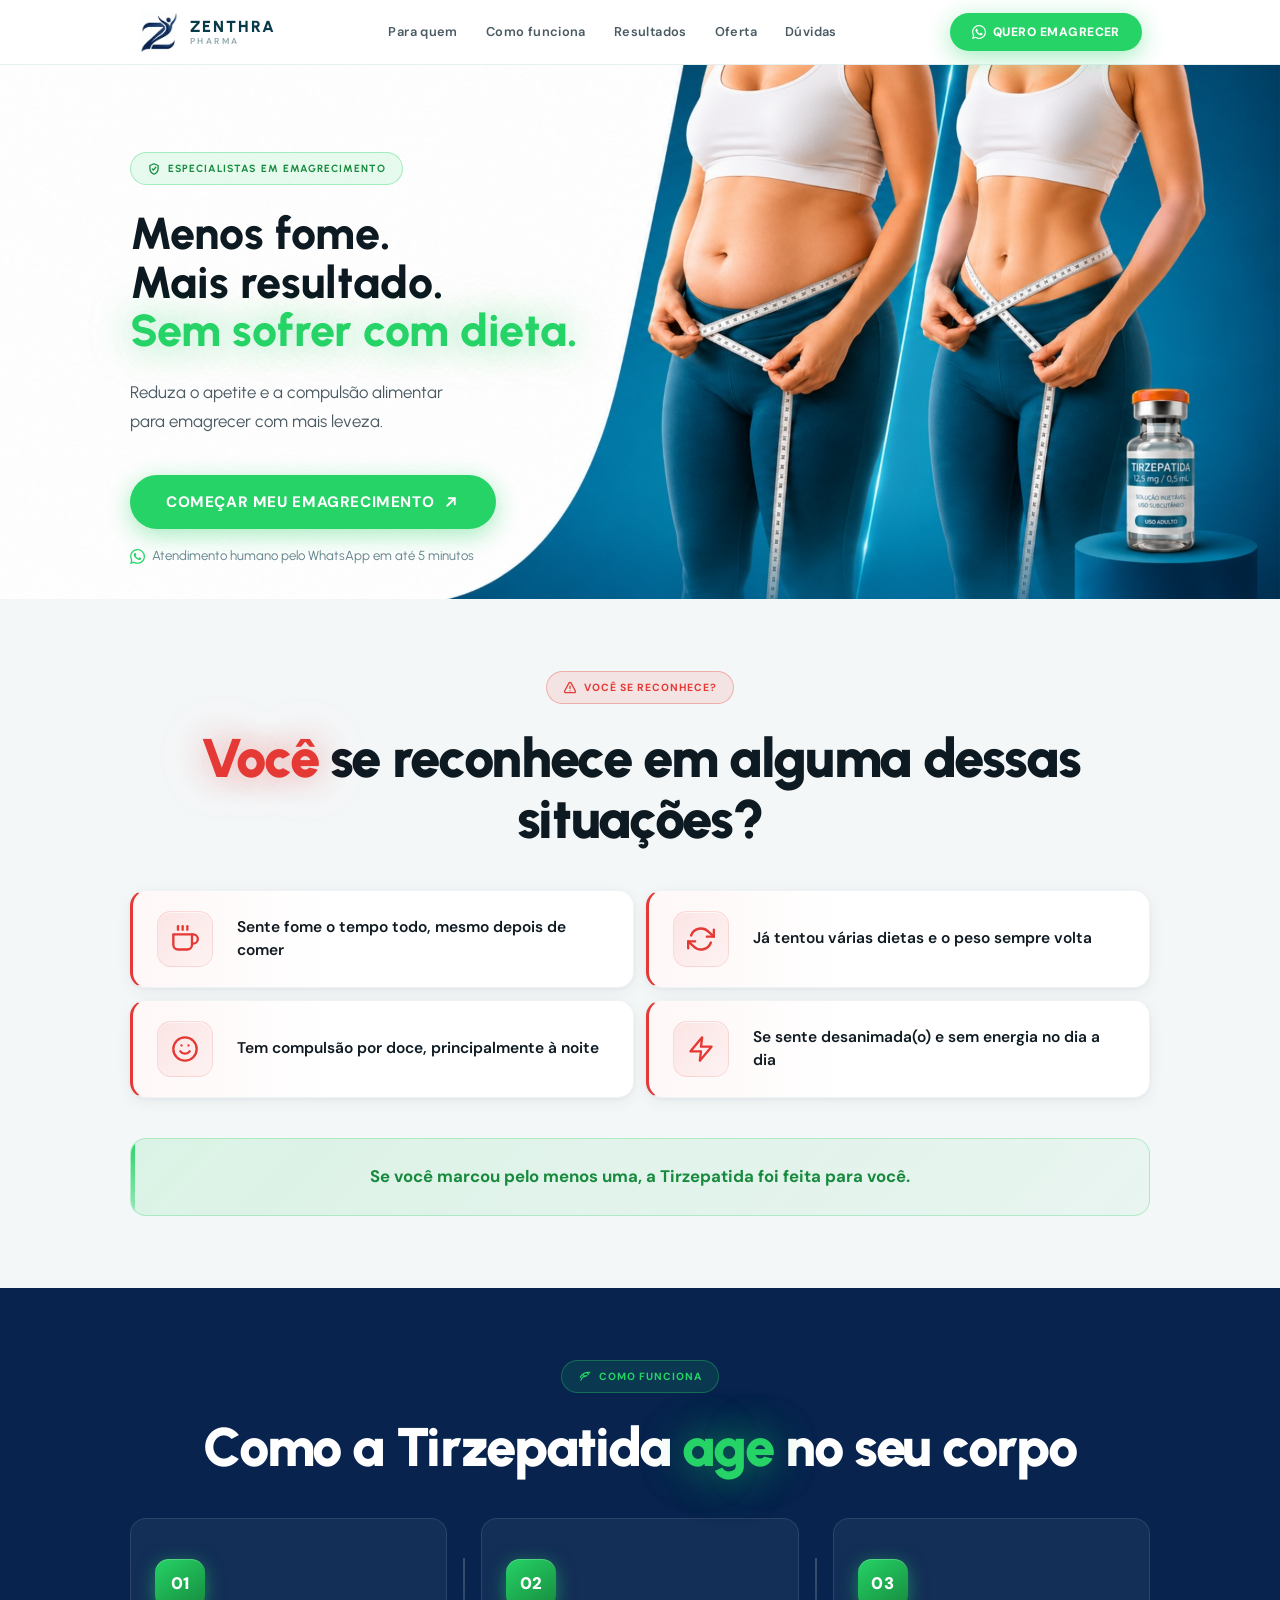
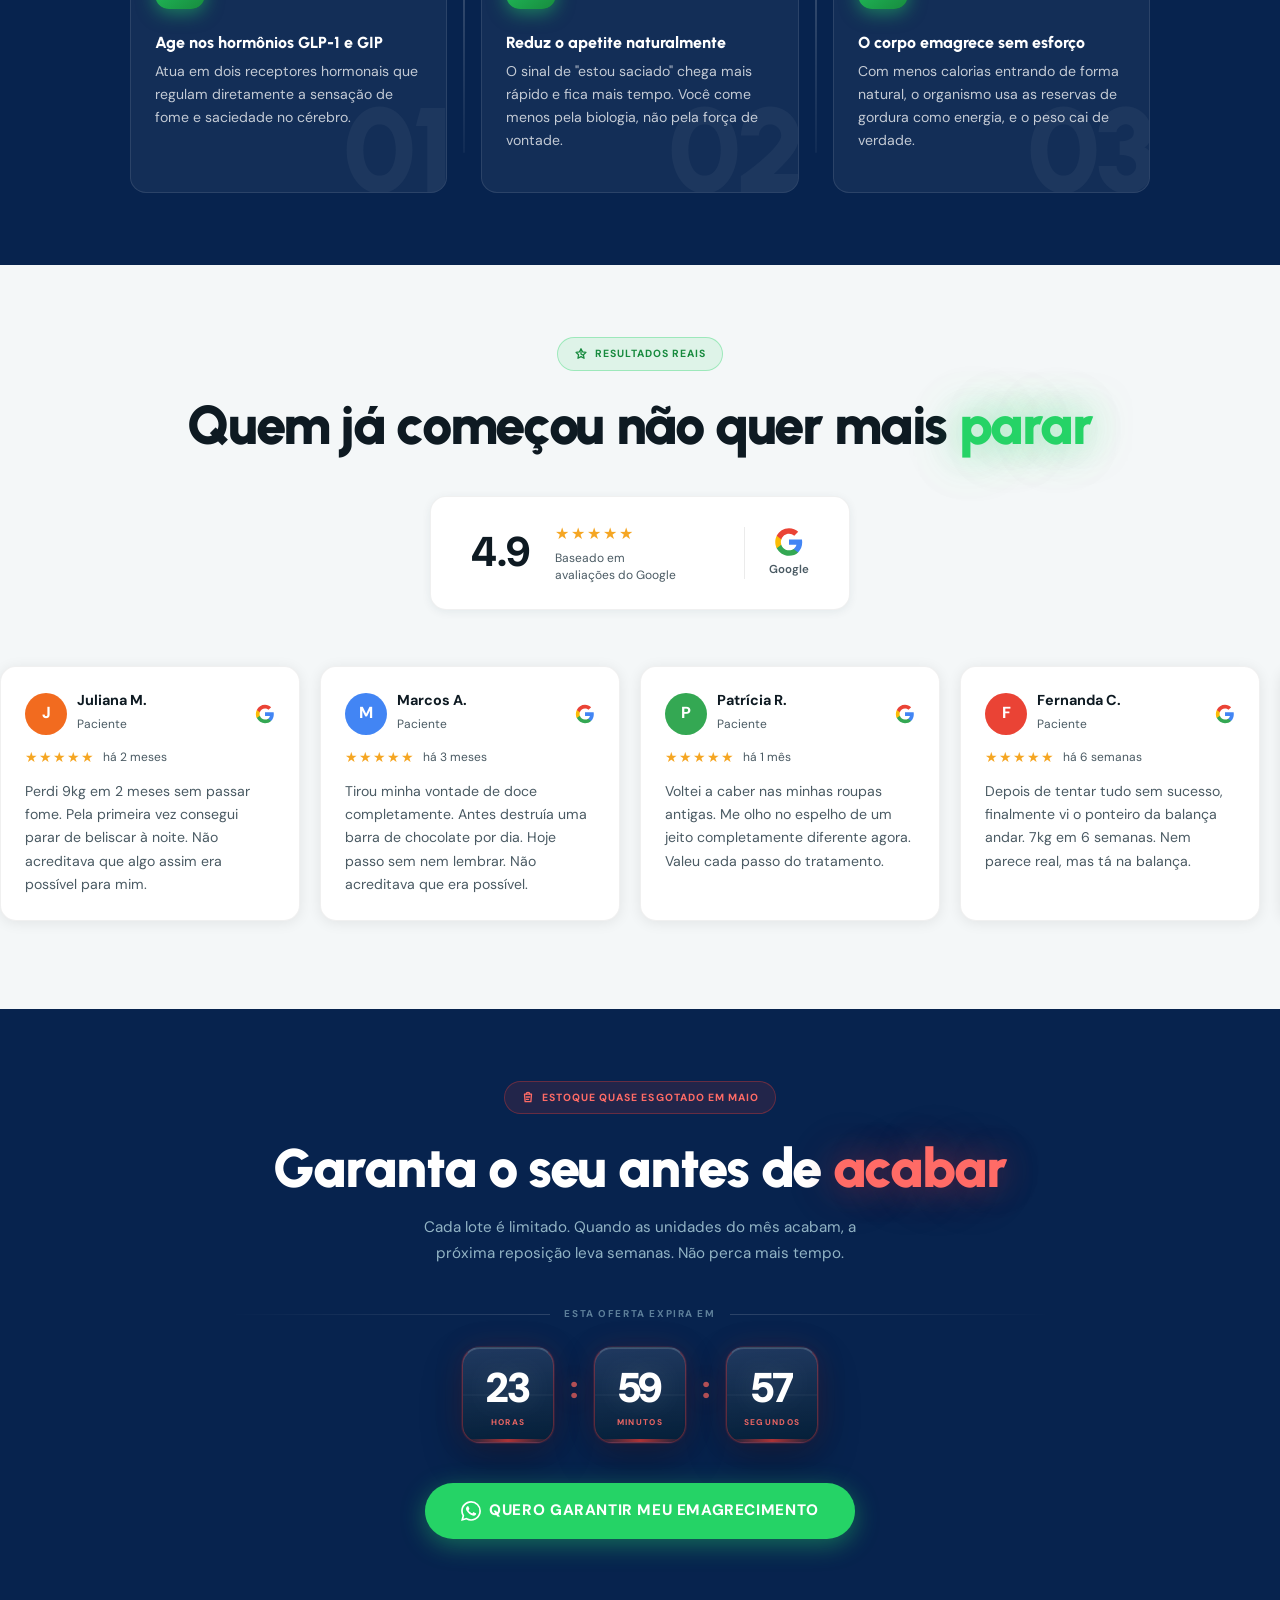
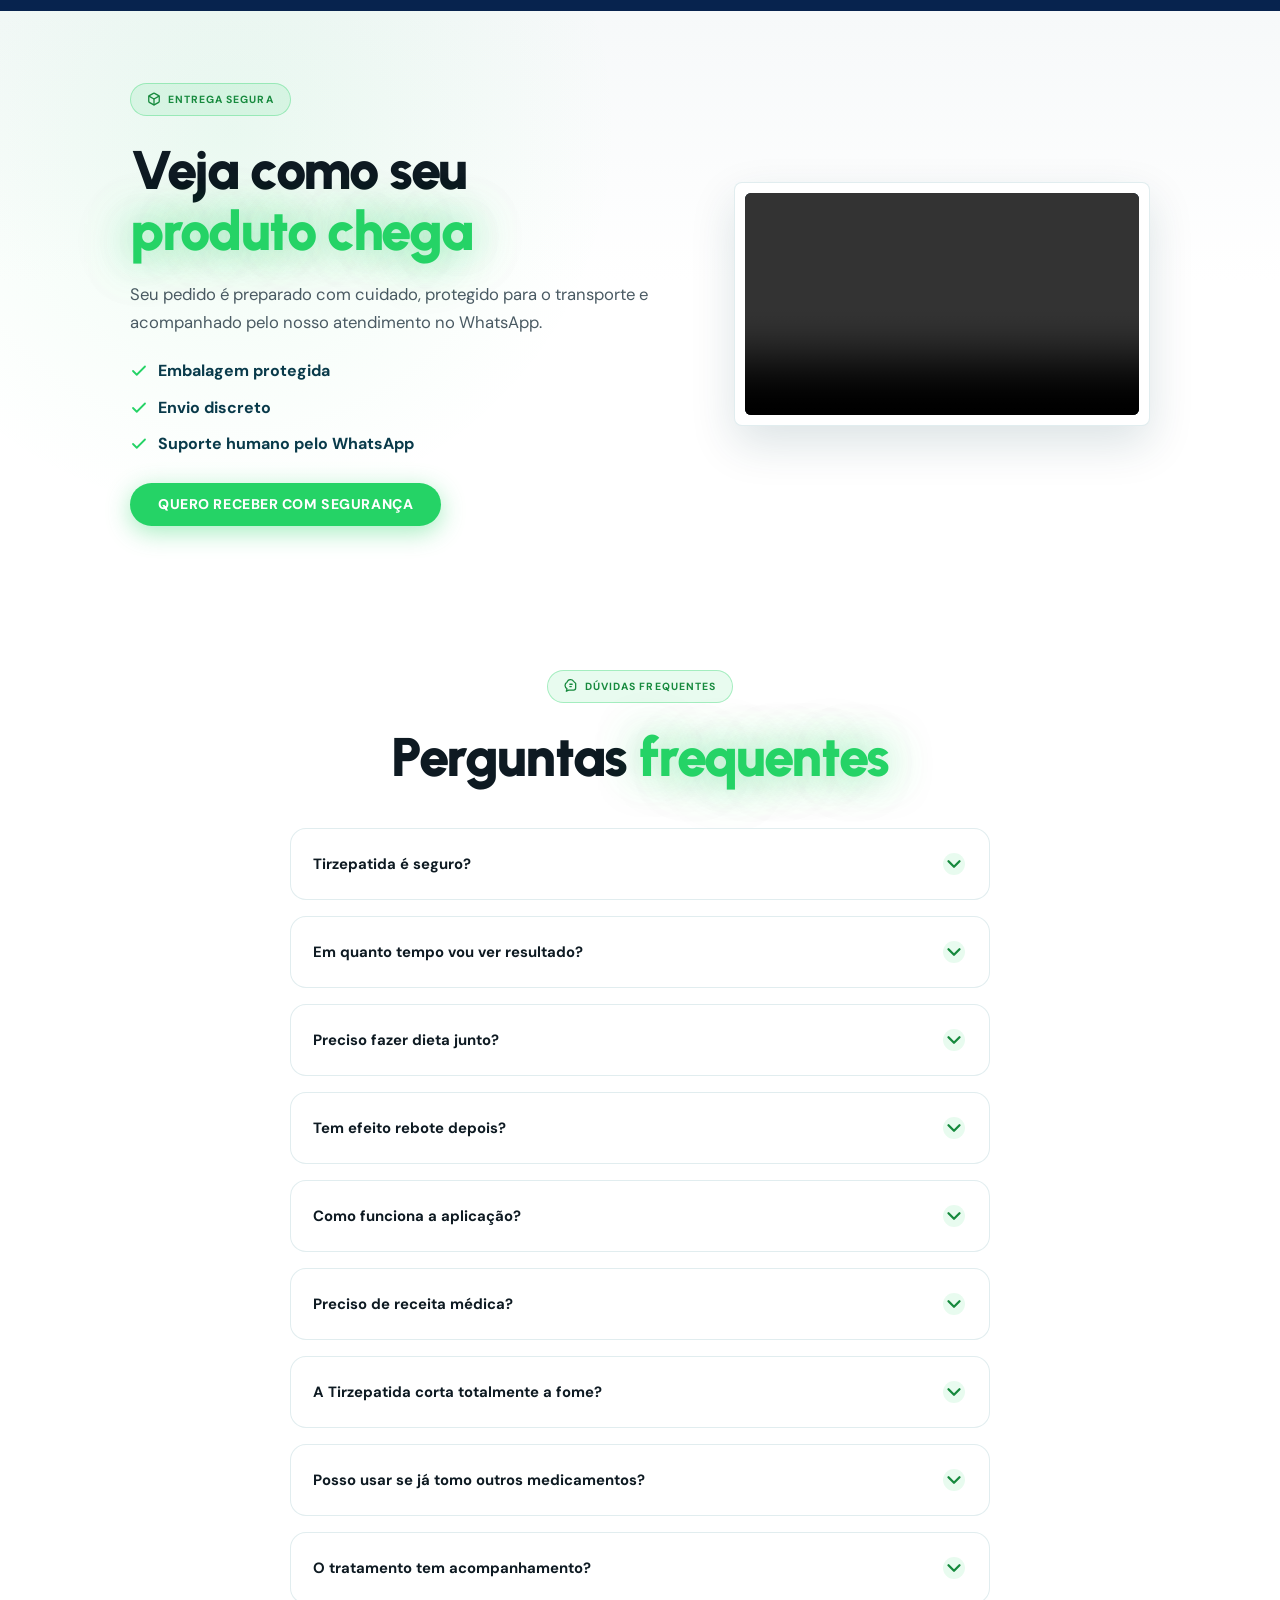
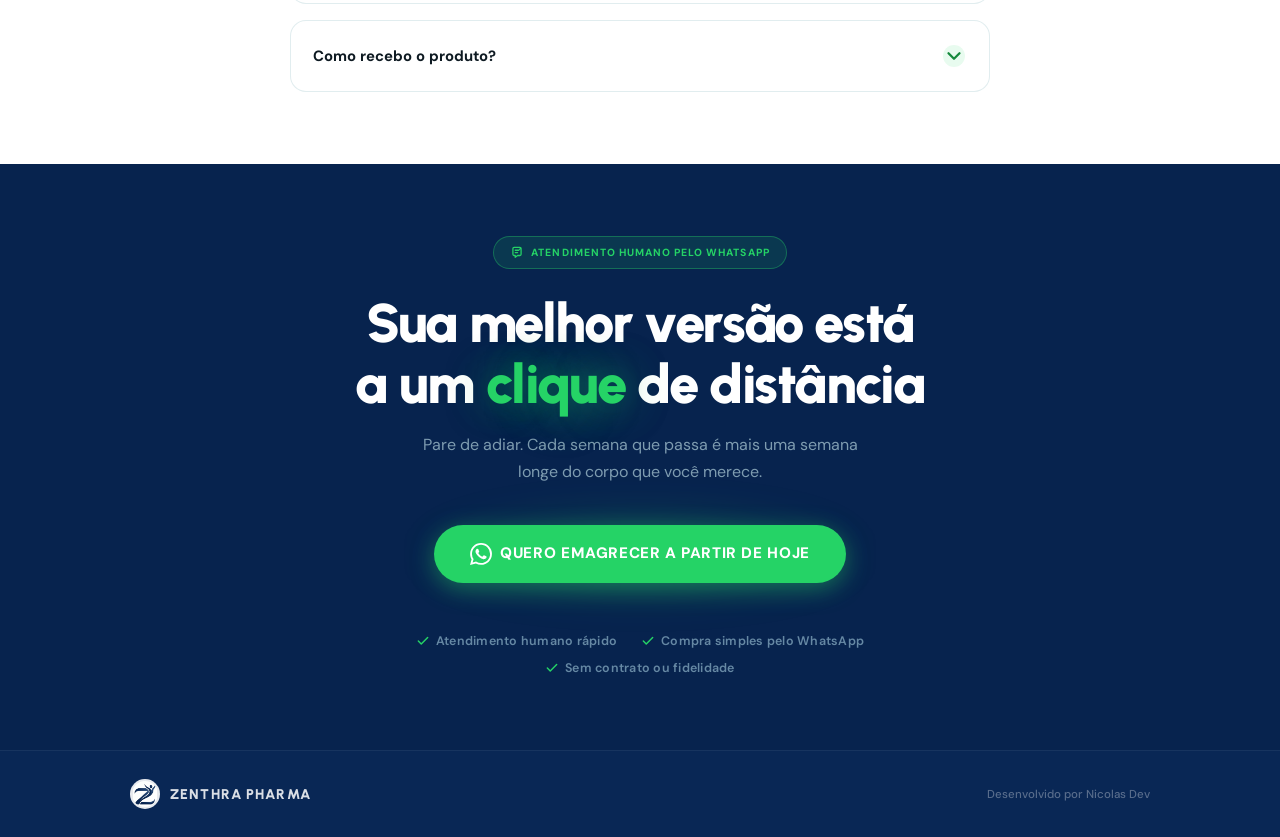
==== index.html @ 583a5536 "ok" ====
﻿<!DOCTYPE html>
<html lang="pt-BR">
<head>
  <meta charset="UTF-8">
  <meta name="viewport" content="width=device-width, initial-scale=1.0">
  <meta name="description" content="Tirzepatida 15mg/0,5mL. Reduza a fome, elimine a compulsão e emagreça com leveza. Atendimento humano pelo WhatsApp em até 5 minutos.">
  <title>Tirzepatida | Emagreça sem passar fome | Atendimento Humano</title>

  <!-- Open Graph -->
  <meta property="og:title" content="Tirzepatida | Emagreça sem passar fome | Atendimento Humano">
  <meta property="og:description" content="Tirzepatida age direto no cérebro reduzindo o apetite e a compulsão alimentar. Atendimento humano pelo WhatsApp em até 5 minutos.">
  <meta property="og:type" content="website">
  <meta property="og:image" content="og-image.jpg">
  <meta property="og:locale" content="pt_BR">
  <meta name="twitter:card" content="summary_large_image">
  <meta name="twitter:title" content="Tirzepatida | Emagreça sem passar fome | Atendimento Humano">
  <meta name="twitter:description" content="Tirzepatida age direto no cérebro reduzindo o apetite e a compulsão alimentar.">

  <!--
  ============================================================
  META PIXEL: cole seu Pixel ID abaixo e descomente o bloco
  ============================================================
  <script>
    !function(f,b,e,v,n,t,s){if(f.fbq)return;n=f.fbq=function(){n.callMethod?
    n.callMethod.apply(n,arguments):n.queue.push(arguments)};if(!f._fbq)f._fbq=n;
    n.push=n;n.loaded=!0;n.version='2.0';n.queue=[];t=b.createElement(e);t.async=!0;
    t.src=v;s=b.getElementsByTagName(e)[0];s.parentNode.insertBefore(t,s)}(window,
    document,'script','https://connect.facebook.net/en_US/fbevents.js');
    fbq('init', 'SEU_PIXEL_ID_AQUI');
    fbq('track', 'PageView');
  </script>
  <noscript>
    <img height="1" width="1" style="display:none"
    src="https://www.facebook.com/tr?id=SEU_PIXEL_ID_AQUI&ev=PageView&noscript=1"/>
  </noscript>
  -->

  <link rel="icon" type="image/png" href="logozenthra.PNG">
  <link rel="preconnect" href="https://fonts.googleapis.com">
  <link rel="preconnect" href="https://fonts.gstatic.com" crossorigin>
  <link href="https://fonts.googleapis.com/css2?family=Urbanist:wght@700;800;900&family=DM+Sans:ital,opsz,wght@0,9..40,400;0,9..40,500;0,9..40,600;0,9..40,700;1,9..40,400&display=swap" rel="stylesheet">
  <link rel="stylesheet" href="style.css">
</head>
<body>

  <header class="site-header" aria-label="Cabeçalho principal">
    <div class="container">
      <div class="site-header__inner">
        <a href="#hero" class="site-header__brand" aria-label="Ir para o início">
          <img class="site-header__logo" src="logozenthra.PNG" alt="" aria-hidden="true">
          <div class="site-header__brand-text">
            <span class="site-header__name">Zenthra</span>
            <span class="site-header__sub">Pharma</span>
          </div>
        </a>

        <nav class="site-header__nav" aria-label="Navegação principal">
          <a href="#dores">Para quem</a>
          <a href="#como-funciona">Como funciona</a>
          <a href="#depoimentos">Resultados</a>
          <a href="#urgencia">Oferta</a>
          <a href="#faq">Dúvidas</a>
        </nav>

        <button class="site-header__hamburger" id="hamburgerBtn" aria-label="Abrir menu" aria-expanded="false">
          <span></span><span></span><span></span>
        </button>

        <a
          href="https://wa.me/554399626440?text=Ol%C3%A1!%20Vim%20pela%20p%C3%A1gina%20e%20quero%20comprar%20Tirzepatida.%20Pode%20me%20passar%20valores%20e%20disponibilidade%3F"
          class="site-header__cta"
          target="_blank"
          rel="noopener noreferrer"
        >
          <svg width="14" height="14" viewBox="0 0 24 24" fill="currentColor" aria-hidden="true"><path d="M17.472 14.382c-.297-.149-1.758-.867-2.03-.967-.273-.099-.471-.148-.67.15-.197.297-.767.966-.94 1.164-.173.199-.347.223-.644.075-.297-.15-1.255-.463-2.39-1.475-.883-.788-1.48-1.761-1.653-2.059-.173-.297-.018-.458.13-.606.134-.133.298-.347.446-.52.149-.174.198-.298.298-.497.099-.198.05-.371-.025-.52-.075-.149-.669-1.612-.916-2.207-.242-.579-.487-.5-.669-.51-.173-.008-.371-.01-.57-.01-.198 0-.52.074-.792.372-.272.297-1.04 1.016-1.04 2.479 0 1.462 1.065 2.875 1.213 3.074.149.198 2.096 3.2 5.077 4.487.709.306 1.262.489 1.694.625.712.227 1.36.195 1.871.118.571-.085 1.758-.719 2.006-1.413.248-.694.248-1.289.173-1.413-.074-.124-.272-.198-.57-.347m-5.421 7.403h-.004a9.87 9.87 0 01-5.031-1.378l-.361-.214-3.741.982.998-3.648-.235-.374a9.86 9.86 0 01-1.51-5.26c.001-5.45 4.436-9.884 9.888-9.884 2.64 0 5.122 1.03 6.988 2.898a9.825 9.825 0 012.893 6.994c-.003 5.45-4.437 9.884-9.885 9.884m8.413-18.297A11.815 11.815 0 0012.05 0C5.495 0 .16 5.335.157 11.892c0 2.096.547 4.142 1.588 5.945L.057 24l6.305-1.654a11.882 11.882 0 005.683 1.448h.005c6.554 0 11.89-5.335 11.893-11.893a11.821 11.821 0 00-3.48-8.413z"/></svg>
          Quero emagrecer
        </a>
      </div>
    </div>
  </header>

  <!-- Mobile nav overlay -->
  <div class="mobile-nav" id="mobileNav" aria-hidden="true">
    <nav>
      <a href="#dores">Para quem</a>
      <a href="#como-funciona">Como funciona</a>
      <a href="#depoimentos">Resultados</a>
      <a href="#urgencia">Oferta</a>
      <a href="#faq">Dúvidas</a>
      <a
        href="https://wa.me/554399626440?text=Ol%C3%A1!%20Vim%20pela%20p%C3%A1gina%20e%20quero%20comprar%20Tirzepatida.%20Pode%20me%20passar%20valores%20e%20disponibilidade%3F"
        class="btn btn--wpp btn--pulse mobile-nav__cta"
        target="_blank" rel="noopener noreferrer"
      >Quero emagrecer</a>
    </nav>
  </div>

  <div class="product-modal" id="productModal" aria-hidden="true">
    <button class="product-modal__backdrop" type="button" aria-label="Fechar foto" data-product-modal-close></button>
    <div class="product-modal__dialog" role="dialog" aria-modal="true" aria-label="Foto da ampola de Tirzepatida">
      <button class="product-modal__close" type="button" aria-label="Fechar foto" data-product-modal-close>
        <span></span>
        <span></span>
      </button>
      <img src="tirzex1.webp" alt="Ampola de Tirzepatida">
    </div>
  </div>

  <!-- ═══════════════════════════════════
       SEÇÃO 1: HERO
  ═══════════════════════════════════ -->
  <section class="hero" id="hero">
    <div class="hero__bg-orb hero__bg-orb--1" aria-hidden="true"></div>
    <div class="hero__bg-orb hero__bg-orb--2" aria-hidden="true"></div>
    <div class="container">
      <div class="hero__inner">

        <div class="hero__content fade-left">
          <div class="badge">
            <svg width="14" height="14" viewBox="0 0 24 24" fill="none" stroke="currentColor" stroke-width="2.2" stroke-linecap="round" stroke-linejoin="round" aria-hidden="true"><path d="M12 3l7 3v5c0 4.6-2.9 8.1-7 10-4.1-1.9-7-5.4-7-10V6l7-3z"/><path d="M9 12l2 2 4-5"/></svg>
            ESPECIALISTAS EM EMAGRECIMENTO
          </div>
          <h1 class="hero__headline">
            <span class="btn__text-desktop">Menos fome.<br>Mais resultado. <span class="hero__headline-highlight">Sem sofrer com dieta.</span></span>
            <span class="btn__text-mobile">Menos fome.<br>Mais resultado.<br><span class="hero__headline-highlight">Sem sofrer com dieta.</span></span>
          </h1>
          <p class="hero__subheadline">
            Reduza o apetite e a compulsão alimentar<br>
            para emagrecer com mais leveza.
          </p>
          <a
            href="https://wa.me/554399626440?text=Ol%C3%A1!%20Vim%20pela%20p%C3%A1gina%20e%20quero%20comprar%20Tirzepatida.%20Pode%20me%20passar%20valores%20e%20disponibilidade%3F"
            class="btn btn--wpp btn--lg btn--pulse btn-magnetic"
            target="_blank"
            rel="noopener noreferrer"
          >
            <span class="btn__text-mobile">QUERO EMAGRECER</span>
            <span class="btn__text-desktop">COMEÇAR MEU EMAGRECIMENTO</span>
            <svg width="18" height="18" viewBox="0 0 24 24" fill="none" stroke="currentColor" stroke-width="2.5" stroke-linecap="round" stroke-linejoin="round" aria-hidden="true">
              <path d="M7 17L17 7"/>
              <path d="M9 7h8v8"/>
            </svg>
          </a>
          <p class="hero__microcopy">
            <svg width="15" height="15" viewBox="0 0 24 24" fill="#25D366" aria-hidden="true">
              <path d="M17.472 14.382c-.297-.149-1.758-.867-2.03-.967-.273-.099-.471-.148-.67.15-.197.297-.767.966-.94 1.164-.173.199-.347.223-.644.075-.297-.15-1.255-.463-2.39-1.475-.883-.788-1.48-1.761-1.653-2.059-.173-.297-.018-.458.13-.606.134-.133.298-.347.446-.52.149-.174.198-.298.298-.497.099-.198.05-.371-.025-.52-.075-.149-.669-1.612-.916-2.207-.242-.579-.487-.5-.669-.51-.173-.008-.371-.01-.57-.01-.198 0-.52.074-.792.372-.272.297-1.04 1.016-1.04 2.479 0 1.462 1.065 2.875 1.213 3.074.149.198 2.096 3.2 5.077 4.487.709.306 1.262.489 1.694.625.712.227 1.36.195 1.871.118.571-.085 1.758-.719 2.006-1.413.248-.694.248-1.289.173-1.413-.074-.124-.272-.198-.57-.347m-5.421 7.403h-.004a9.87 9.87 0 01-5.031-1.378l-.361-.214-3.741.982.998-3.648-.235-.374a9.86 9.86 0 01-1.51-5.26c.001-5.45 4.436-9.884 9.888-9.884 2.64 0 5.122 1.03 6.988 2.898a9.825 9.825 0 012.893 6.994c-.003 5.45-4.437 9.884-9.885 9.884m8.413-18.297A11.815 11.815 0 0012.05 0C5.495 0 .16 5.335.157 11.892c0 2.096.547 4.142 1.588 5.945L.057 24l6.305-1.654a11.882 11.882 0 005.683 1.448h.005c6.554 0 11.89-5.335 11.893-11.893a11.821 11.821 0 00-3.48-8.413z"/>
            </svg>
            Atendimento humano pelo WhatsApp em até 5 minutos
          </p>
        </div>

        <button
          type="button"
          class="hero__product-mobile fade-up"
          aria-label="Abrir foto da ampola de Tirzepatida"
          data-product-modal-open
        >
          <img
            src="tirzex1.webp"
            alt="Ampola de Tirzepatida"
            loading="eager"
          >
          <span class="hero__product-zoom" aria-hidden="true">
            <svg width="13" height="13" viewBox="0 0 24 24" fill="none" stroke="currentColor" stroke-width="2.4" stroke-linecap="round" stroke-linejoin="round">
              <circle cx="11" cy="11" r="7"></circle>
              <path d="M21 21l-4.35-4.35"></path>
              <path d="M11 8v6"></path>
              <path d="M8 11h6"></path>
            </svg>
          </span>
        </button>

        <div class="hero__visual fade-right" aria-hidden="true">
          <div class="before-after">
            <div class="before-after__panel">
              <div class="before-after__img before-after__img--before">
                <svg width="52" height="52" viewBox="0 0 24 24" fill="rgba(255,255,255,0.25)">
                  <path d="M12 2a5 5 0 1 0 5 5 5 5 0 0 0-5-5zm0 8a3 3 0 1 1 3-3 3 3 0 0 1-3 3zm9 11v-1a7 7 0 0 0-7-7h-4a7 7 0 0 0-7 7v1h2v-1a5 5 0 0 1 5-5h4a5 5 0 0 1 5 5v1z"/>
                </svg>
              </div>
              <span class="before-after__label">ANTES</span>
            </div>
            <div class="before-after__arrow" aria-hidden="true">
              <svg width="24" height="24" viewBox="0 0 24 24" fill="none" stroke="#F26B1F" stroke-width="2.5" stroke-linecap="round" stroke-linejoin="round">
                <line x1="5" y1="12" x2="19" y2="12"/><polyline points="12 5 19 12 12 19"/>
              </svg>
            </div>
            <div class="before-after__panel">
              <div class="before-after__img before-after__img--after">
                <svg width="52" height="52" viewBox="0 0 24 24" fill="rgba(255,255,255,0.35)">
                  <path d="M12 2a5 5 0 1 0 5 5 5 5 0 0 0-5-5zm0 8a3 3 0 1 1 3-3 3 3 0 0 1-3 3zm9 11v-1a7 7 0 0 0-7-7h-4a7 7 0 0 0-7 7v1h2v-1a5 5 0 0 1 5-5h4a5 5 0 0 1 5 5v1z"/>
                </svg>
              </div>
              <span class="before-after__label before-after__label--after">DEPOIS</span>
            </div>
          </div>
          <div class="hero__vial-wrap">
            <div class="hero__vial">
              <div class="vial">
                <div class="vial__cap"></div>
                <div class="vial__neck"></div>
                <div class="vial__body">
                  <div class="vial__liquid"></div>
                  <div class="vial__text">
                    <span class="vial__name">Tirzepatida</span>
                    <span class="vial__dose">15mg/0,5mL</span>
                    <span class="vial__sub">Solução injetável</span>
                  </div>
                </div>
                <div class="vial__base"></div>
              </div>
            </div>
          </div>
        </div>

      </div>
    </div>
    <div class="hero__wave" aria-hidden="true">
      <svg viewBox="0 0 1440 72" fill="none" xmlns="http://www.w3.org/2000/svg" preserveAspectRatio="none">
        <path d="M0,36 C240,72 480,0 720,36 C960,72 1200,0 1440,36 L1440,72 L0,72 Z" fill="#F4F7F8"/>
      </svg>
    </div>
  </section>

  <!-- ═══════════════════════════════════
       SEÇÃO 2: DORES
  ═══════════════════════════════════ -->
  <section class="dores" id="dores">
    <div class="container">
      <div class="badge fade-up">
        <svg width="14" height="14" viewBox="0 0 24 24" fill="none" stroke="currentColor" stroke-width="2.2" stroke-linecap="round" stroke-linejoin="round" aria-hidden="true"><path d="M10.3 3.3L2.8 17.1A2 2 0 0 0 4.6 20h14.8a2 2 0 0 0 1.8-2.9L13.7 3.3a2 2 0 0 0-3.4 0z"/><path d="M12 9v4"/><path d="M12 17h.01"/></svg>
        VOCÊ SE RECONHECE?
      </div>
      <h2 class="section-title fade-up"><span class="mobile-title-line"><span class="title-highlight title-highlight--red">Você</span> se reconhece em</span><span class="mobile-title-line"> alguma dessas situações?</span></h2>
      <div class="dores__grid">

        <article class="dor-card fade-up">
          <div class="dor-card__icon" aria-hidden="true">
            <svg width="28" height="28" viewBox="0 0 24 24" fill="none" stroke="#F26B1F" stroke-width="2" stroke-linecap="round" stroke-linejoin="round">
              <path d="M18 8h1a4 4 0 0 1 0 8h-1"/><path d="M2 8h16v9a4 4 0 0 1-4 4H6a4 4 0 0 1-4-4V8z"/>
              <line x1="6" y1="1" x2="6" y2="4"/><line x1="10" y1="1" x2="10" y2="4"/><line x1="14" y1="1" x2="14" y2="4"/>
            </svg>
          </div>
          <p>Sente fome o tempo todo, mesmo depois de comer</p>
        </article>

        <article class="dor-card fade-up">
          <div class="dor-card__icon" aria-hidden="true">
            <svg width="28" height="28" viewBox="0 0 24 24" fill="none" stroke="#F26B1F" stroke-width="2" stroke-linecap="round" stroke-linejoin="round">
              <polyline points="23 4 23 10 17 10"/><polyline points="1 20 1 14 7 14"/>
              <path d="M3.51 9a9 9 0 0 1 14.85-3.36L23 10M1 14l4.64 4.36A9 9 0 0 0 20.49 15"/>
            </svg>
          </div>
          <p>Já tentou várias dietas e o peso sempre volta</p>
        </article>

        <article class="dor-card fade-up">
          <div class="dor-card__icon" aria-hidden="true">
            <svg width="28" height="28" viewBox="0 0 24 24" fill="none" stroke="#F26B1F" stroke-width="2" stroke-linecap="round" stroke-linejoin="round">
              <circle cx="12" cy="12" r="10"/>
              <path d="M8 14s1.5 2 4 2 4-2 4-2"/>
              <line x1="9" y1="9" x2="9.01" y2="9"/><line x1="15" y1="9" x2="15.01" y2="9"/>
            </svg>
          </div>
          <p>Tem compulsão por doce, principalmente à noite</p>
        </article>

        <article class="dor-card fade-up">
          <div class="dor-card__icon" aria-hidden="true">
            <svg width="28" height="28" viewBox="0 0 24 24" fill="none" stroke="#F26B1F" stroke-width="2" stroke-linecap="round" stroke-linejoin="round">
              <polygon points="13 2 3 14 12 14 11 22 21 10 12 10 13 2"/>
            </svg>
          </div>
          <p>Se sente desanimada(o) e sem energia no dia a dia</p>
        </article>

      </div>
      <p class="dores__fechamento fade-up">
        Se você marcou pelo menos uma, a Tirzepatida foi feita para você.
      </p>
    </div>
  </section>

  <!-- ═══════════════════════════════════
       SEÇÃO 4: COMO FUNCIONA
  ═══════════════════════════════════ -->
  <section class="como-funciona" id="como-funciona">
    <div class="container">
      <div class="badge badge--dark fade-up">
        <svg width="14" height="14" viewBox="0 0 24 24" fill="none" stroke="currentColor" stroke-width="2.2" stroke-linecap="round" stroke-linejoin="round" aria-hidden="true"><path d="M4 14c3.5-6 8.5-8.5 16-8"/><path d="M5 19c1.5-4.5 5-7 10.5-7.5"/><path d="M9 10l3 3"/><path d="M15 6l3 3"/></svg>
        COMO FUNCIONA
      </div>
      <h2 class="section-title fade-up" style="color:#fff"><span class="mobile-title-line">Como a Tirzepatida <span class="title-highlight title-highlight--green">age</span></span> <span class="mobile-title-line">no seu corpo</span></h2>
      <div class="passos">

        <div class="passo fade-up">
          <div class="passo__num" aria-hidden="true">01</div>
          <div class="passo__body">
            <h3>Age nos hormônios GLP-1 e GIP</h3>
            <p>Atua em dois receptores hormonais que regulam diretamente a sensação de fome e saciedade no cérebro.</p>
          </div>
        </div>

        <div class="passo__conector" aria-hidden="true"></div>

        <div class="passo fade-up">
          <div class="passo__num" aria-hidden="true">02</div>
          <div class="passo__body">
            <h3>Reduz o apetite naturalmente</h3>
            <p>O sinal de "estou saciado" chega mais rápido e fica mais tempo. Você come menos pela biologia, não pela força de vontade.</p>
          </div>
        </div>

        <div class="passo__conector" aria-hidden="true"></div>

        <div class="passo fade-up">
          <div class="passo__num" aria-hidden="true">03</div>
          <div class="passo__body">
            <h3>O corpo emagrece sem esforço</h3>
            <p>Com menos calorias entrando de forma natural, o organismo usa as reservas de gordura como energia, e o peso cai de verdade.</p>
          </div>
        </div>

      </div>
    </div>
  </section>

  <!-- ═══════════════════════════════════
       SEÇÃO 5: DEPOIMENTOS (estilo Google Reviews)
  ═══════════════════════════════════ -->
  <section class="depoimentos" id="depoimentos">
    <div class="container">
      <div class="badge fade-up">
        <svg width="14" height="14" viewBox="0 0 24 24" fill="none" stroke="currentColor" stroke-width="2.2" stroke-linecap="round" stroke-linejoin="round" aria-hidden="true"><path d="M12 3l2.6 5.3 5.9.9-4.3 4.2 1 5.9L12 16.5l-5.2 2.8 1-5.9-4.3-4.2 5.9-.9L12 3z"/><path d="M12 8v4l2.5 1.5"/></svg>
        RESULTADOS REAIS
      </div>
      <h2 class="section-title fade-up"><span class="mobile-title-line">Quem já começou não</span> <span class="mobile-title-line">quer mais <span class="title-highlight title-highlight--green">parar</span></span></h2>

      <!-- Card resumo Google Rating -->
      <div class="google-summary fade-up">
        <div class="google-summary__score">4.9</div>
        <div class="google-summary__middle">
          <div class="google-summary__stars">&#9733;&#9733;&#9733;&#9733;&#9733;</div>
          <p>Baseado em<br>avaliações do Google</p>
        </div>
        <div class="google-summary__logo" aria-hidden="true">
          <svg width="30" height="30" viewBox="0 0 24 24">
            <path d="M22.56 12.25c0-.78-.07-1.53-.2-2.25H12v4.26h5.92c-.26 1.37-1.04 2.53-2.21 3.31v2.77h3.57c2.08-1.92 3.28-4.74 3.28-8.09z" fill="#4285F4"/>
            <path d="M12 23c2.97 0 5.46-.98 7.28-2.66l-3.57-2.77c-.98.66-2.23 1.06-3.71 1.06-2.86 0-5.29-1.93-6.16-4.53H2.18v2.84C3.99 20.53 7.7 23 12 23z" fill="#34A853"/>
            <path d="M5.84 14.09c-.22-.66-.35-1.36-.35-2.09s.13-1.43.35-2.09V7.07H2.18C1.43 8.55 1 10.22 1 12s.43 3.45 1.18 4.93l2.85-2.22.81-.62z" fill="#FBBC05"/>
            <path d="M12 5.38c1.62 0 3.06.56 4.21 1.64l3.15-3.15C17.45 2.09 14.97 1 12 1 7.7 1 3.99 3.47 2.18 7.07l3.66 2.84c.87-2.6 3.3-4.53 6.16-4.53z" fill="#EA4335"/>
          </svg>
          <span>Google</span>
        </div>
      </div>
  </div><!-- /container -->

  <!-- Carrossel em borda a borda -->
  <div class="depo-carousel-wrap fade-up">
    <div class="depo-track" id="depoTrack">

          <article class="depo-card">
            <div class="depo-card__top">
              <div class="depo-card__avatar" style="--av:#F26B1F">J</div>
              <div class="depo-card__meta"><strong>Juliana M.</strong><span>Paciente</span></div>
              <svg class="depo-card__glogo" width="20" height="20" viewBox="0 0 24 24" aria-hidden="true"><path d="M22.56 12.25c0-.78-.07-1.53-.2-2.25H12v4.26h5.92c-.26 1.37-1.04 2.53-2.21 3.31v2.77h3.57c2.08-1.92 3.28-4.74 3.28-8.09z" fill="#4285F4"/><path d="M12 23c2.97 0 5.46-.98 7.28-2.66l-3.57-2.77c-.98.66-2.23 1.06-3.71 1.06-2.86 0-5.29-1.93-6.16-4.53H2.18v2.84C3.99 20.53 7.7 23 12 23z" fill="#34A853"/><path d="M5.84 14.09c-.22-.66-.35-1.36-.35-2.09s.13-1.43.35-2.09V7.07H2.18C1.43 8.55 1 10.22 1 12s.43 3.45 1.18 4.93l2.85-2.22.81-.62z" fill="#FBBC05"/><path d="M12 5.38c1.62 0 3.06.56 4.21 1.64l3.15-3.15C17.45 2.09 14.97 1 12 1 7.7 1 3.99 3.47 2.18 7.07l3.66 2.84c.87-2.6 3.3-4.53 6.16-4.53z" fill="#EA4335"/></svg>
            </div>
            <div class="depo-card__rating"><span class="depo-card__stars">&#9733;&#9733;&#9733;&#9733;&#9733;</span><span class="depo-card__time">há 2 meses</span></div>
            <p class="depo-card__text">Perdi 9kg em 2 meses sem passar fome. Pela primeira vez consegui parar de beliscar à noite. Não acreditava que algo assim era possível para mim.</p>
          </article>

          <article class="depo-card">
            <div class="depo-card__top">
              <div class="depo-card__avatar" style="--av:#4285F4">M</div>
              <div class="depo-card__meta"><strong>Marcos A.</strong><span>Paciente</span></div>
              <svg class="depo-card__glogo" width="20" height="20" viewBox="0 0 24 24" aria-hidden="true"><path d="M22.56 12.25c0-.78-.07-1.53-.2-2.25H12v4.26h5.92c-.26 1.37-1.04 2.53-2.21 3.31v2.77h3.57c2.08-1.92 3.28-4.74 3.28-8.09z" fill="#4285F4"/><path d="M12 23c2.97 0 5.46-.98 7.28-2.66l-3.57-2.77c-.98.66-2.23 1.06-3.71 1.06-2.86 0-5.29-1.93-6.16-4.53H2.18v2.84C3.99 20.53 7.7 23 12 23z" fill="#34A853"/><path d="M5.84 14.09c-.22-.66-.35-1.36-.35-2.09s.13-1.43.35-2.09V7.07H2.18C1.43 8.55 1 10.22 1 12s.43 3.45 1.18 4.93l2.85-2.22.81-.62z" fill="#FBBC05"/><path d="M12 5.38c1.62 0 3.06.56 4.21 1.64l3.15-3.15C17.45 2.09 14.97 1 12 1 7.7 1 3.99 3.47 2.18 7.07l3.66 2.84c.87-2.6 3.3-4.53 6.16-4.53z" fill="#EA4335"/></svg>
            </div>
            <div class="depo-card__rating"><span class="depo-card__stars">&#9733;&#9733;&#9733;&#9733;&#9733;</span><span class="depo-card__time">há 3 meses</span></div>
            <p class="depo-card__text">Tirou minha vontade de doce completamente. Antes destruía uma barra de chocolate por dia. Hoje passo sem nem lembrar. Não acreditava que era possível.</p>
          </article>

          <article class="depo-card">
            <div class="depo-card__top">
              <div class="depo-card__avatar" style="--av:#34A853">P</div>
              <div class="depo-card__meta"><strong>Patrícia R.</strong><span>Paciente</span></div>
              <svg class="depo-card__glogo" width="20" height="20" viewBox="0 0 24 24" aria-hidden="true"><path d="M22.56 12.25c0-.78-.07-1.53-.2-2.25H12v4.26h5.92c-.26 1.37-1.04 2.53-2.21 3.31v2.77h3.57c2.08-1.92 3.28-4.74 3.28-8.09z" fill="#4285F4"/><path d="M12 23c2.97 0 5.46-.98 7.28-2.66l-3.57-2.77c-.98.66-2.23 1.06-3.71 1.06-2.86 0-5.29-1.93-6.16-4.53H2.18v2.84C3.99 20.53 7.7 23 12 23z" fill="#34A853"/><path d="M5.84 14.09c-.22-.66-.35-1.36-.35-2.09s.13-1.43.35-2.09V7.07H2.18C1.43 8.55 1 10.22 1 12s.43 3.45 1.18 4.93l2.85-2.22.81-.62z" fill="#FBBC05"/><path d="M12 5.38c1.62 0 3.06.56 4.21 1.64l3.15-3.15C17.45 2.09 14.97 1 12 1 7.7 1 3.99 3.47 2.18 7.07l3.66 2.84c.87-2.6 3.3-4.53 6.16-4.53z" fill="#EA4335"/></svg>
            </div>
            <div class="depo-card__rating"><span class="depo-card__stars">&#9733;&#9733;&#9733;&#9733;&#9733;</span><span class="depo-card__time">há 1 mês</span></div>
            <p class="depo-card__text">Voltei a caber nas minhas roupas antigas. Me olho no espelho de um jeito completamente diferente agora. Valeu cada passo do tratamento.</p>
          </article>

          <article class="depo-card">
            <div class="depo-card__top">
              <div class="depo-card__avatar" style="--av:#EA4335">F</div>
              <div class="depo-card__meta"><strong>Fernanda C.</strong><span>Paciente</span></div>
              <svg class="depo-card__glogo" width="20" height="20" viewBox="0 0 24 24" aria-hidden="true"><path d="M22.56 12.25c0-.78-.07-1.53-.2-2.25H12v4.26h5.92c-.26 1.37-1.04 2.53-2.21 3.31v2.77h3.57c2.08-1.92 3.28-4.74 3.28-8.09z" fill="#4285F4"/><path d="M12 23c2.97 0 5.46-.98 7.28-2.66l-3.57-2.77c-.98.66-2.23 1.06-3.71 1.06-2.86 0-5.29-1.93-6.16-4.53H2.18v2.84C3.99 20.53 7.7 23 12 23z" fill="#34A853"/><path d="M5.84 14.09c-.22-.66-.35-1.36-.35-2.09s.13-1.43.35-2.09V7.07H2.18C1.43 8.55 1 10.22 1 12s.43 3.45 1.18 4.93l2.85-2.22.81-.62z" fill="#FBBC05"/><path d="M12 5.38c1.62 0 3.06.56 4.21 1.64l3.15-3.15C17.45 2.09 14.97 1 12 1 7.7 1 3.99 3.47 2.18 7.07l3.66 2.84c.87-2.6 3.3-4.53 6.16-4.53z" fill="#EA4335"/></svg>
            </div>
            <div class="depo-card__rating"><span class="depo-card__stars">&#9733;&#9733;&#9733;&#9733;&#9733;</span><span class="depo-card__time">há 6 semanas</span></div>
            <p class="depo-card__text">Depois de tentar tudo sem sucesso, finalmente vi o ponteiro da balança andar. 7kg em 6 semanas. Nem parece real, mas tá na balança.</p>
          </article>

          <article class="depo-card">
            <div class="depo-card__top">
              <div class="depo-card__avatar" style="--av:#9C27B0">R</div>
              <div class="depo-card__meta"><strong>Roberto S.</strong><span>Paciente</span></div>
              <svg class="depo-card__glogo" width="20" height="20" viewBox="0 0 24 24" aria-hidden="true"><path d="M22.56 12.25c0-.78-.07-1.53-.2-2.25H12v4.26h5.92c-.26 1.37-1.04 2.53-2.21 3.31v2.77h3.57c2.08-1.92 3.28-4.74 3.28-8.09z" fill="#4285F4"/><path d="M12 23c2.97 0 5.46-.98 7.28-2.66l-3.57-2.77c-.98.66-2.23 1.06-3.71 1.06-2.86 0-5.29-1.93-6.16-4.53H2.18v2.84C3.99 20.53 7.7 23 12 23z" fill="#34A853"/><path d="M5.84 14.09c-.22-.66-.35-1.36-.35-2.09s.13-1.43.35-2.09V7.07H2.18C1.43 8.55 1 10.22 1 12s.43 3.45 1.18 4.93l2.85-2.22.81-.62z" fill="#FBBC05"/><path d="M12 5.38c1.62 0 3.06.56 4.21 1.64l3.15-3.15C17.45 2.09 14.97 1 12 1 7.7 1 3.99 3.47 2.18 7.07l3.66 2.84c.87-2.6 3.3-4.53 6.16-4.53z" fill="#EA4335"/></svg>
            </div>
            <div class="depo-card__rating"><span class="depo-card__stars">&#9733;&#9733;&#9733;&#9733;&#9733;</span><span class="depo-card__time">há 2 meses</span></div>
            <p class="depo-card__text">A saciedade que esse tratamento dá é diferente de tudo que já tentei. Como menos e me sinto mais satisfeito. E o melhor: sem esforço nenhum.</p>
          </article>

          <article class="depo-card">
            <div class="depo-card__top">
              <div class="depo-card__avatar" style="--av:#0B6B7A">A</div>
              <div class="depo-card__meta"><strong>Ana L.</strong><span>Paciente</span></div>
              <svg class="depo-card__glogo" width="20" height="20" viewBox="0 0 24 24" aria-hidden="true"><path d="M22.56 12.25c0-.78-.07-1.53-.2-2.25H12v4.26h5.92c-.26 1.37-1.04 2.53-2.21 3.31v2.77h3.57c2.08-1.92 3.28-4.74 3.28-8.09z" fill="#4285F4"/><path d="M12 23c2.97 0 5.46-.98 7.28-2.66l-3.57-2.77c-.98.66-2.23 1.06-3.71 1.06-2.86 0-5.29-1.93-6.16-4.53H2.18v2.84C3.99 20.53 7.7 23 12 23z" fill="#34A853"/><path d="M5.84 14.09c-.22-.66-.35-1.36-.35-2.09s.13-1.43.35-2.09V7.07H2.18C1.43 8.55 1 10.22 1 12s.43 3.45 1.18 4.93l2.85-2.22.81-.62z" fill="#FBBC05"/><path d="M12 5.38c1.62 0 3.06.56 4.21 1.64l3.15-3.15C17.45 2.09 14.97 1 12 1 7.7 1 3.99 3.47 2.18 7.07l3.66 2.84c.87-2.6 3.3-4.53 6.16-4.53z" fill="#EA4335"/></svg>
            </div>
            <div class="depo-card__rating"><span class="depo-card__stars">&#9733;&#9733;&#9733;&#9733;&#9733;</span><span class="depo-card__time">há 4 meses</span></div>
            <p class="depo-card__text">Nunca pensei que conseguiria largar a compulsão por doce à noite. Com a Tirzepatida, simplesmente parou. É como se a chave tivesse virado.</p>
          </article>

          <article class="depo-card">
            <div class="depo-card__top">
              <div class="depo-card__avatar" style="--av:#FF8F00">C</div>
              <div class="depo-card__meta"><strong>Carlos M.</strong><span>Paciente</span></div>
              <svg class="depo-card__glogo" width="20" height="20" viewBox="0 0 24 24" aria-hidden="true"><path d="M22.56 12.25c0-.78-.07-1.53-.2-2.25H12v4.26h5.92c-.26 1.37-1.04 2.53-2.21 3.31v2.77h3.57c2.08-1.92 3.28-4.74 3.28-8.09z" fill="#4285F4"/><path d="M12 23c2.97 0 5.46-.98 7.28-2.66l-3.57-2.77c-.98.66-2.23 1.06-3.71 1.06-2.86 0-5.29-1.93-6.16-4.53H2.18v2.84C3.99 20.53 7.7 23 12 23z" fill="#34A853"/><path d="M5.84 14.09c-.22-.66-.35-1.36-.35-2.09s.13-1.43.35-2.09V7.07H2.18C1.43 8.55 1 10.22 1 12s.43 3.45 1.18 4.93l2.85-2.22.81-.62z" fill="#FBBC05"/><path d="M12 5.38c1.62 0 3.06.56 4.21 1.64l3.15-3.15C17.45 2.09 14.97 1 12 1 7.7 1 3.99 3.47 2.18 7.07l3.66 2.84c.87-2.6 3.3-4.53 6.16-4.53z" fill="#EA4335"/></svg>
            </div>
            <div class="depo-card__rating"><span class="depo-card__stars">&#9733;&#9733;&#9733;&#9733;&#9733;</span><span class="depo-card__time">há 5 meses</span></div>
            <p class="depo-card__text">Cinco meses de tratamento e 18kg a menos. A energia que voltou na minha vida é indescritível. Me sinto 10 anos mais novo, sem exagero.</p>
          </article>

          <article class="depo-card">
            <div class="depo-card__top">
              <div class="depo-card__avatar" style="--av:#E91E63">B</div>
              <div class="depo-card__meta"><strong>Beatriz N.</strong><span>Paciente</span></div>
              <svg class="depo-card__glogo" width="20" height="20" viewBox="0 0 24 24" aria-hidden="true"><path d="M22.56 12.25c0-.78-.07-1.53-.2-2.25H12v4.26h5.92c-.26 1.37-1.04 2.53-2.21 3.31v2.77h3.57c2.08-1.92 3.28-4.74 3.28-8.09z" fill="#4285F4"/><path d="M12 23c2.97 0 5.46-.98 7.28-2.66l-3.57-2.77c-.98.66-2.23 1.06-3.71 1.06-2.86 0-5.29-1.93-6.16-4.53H2.18v2.84C3.99 20.53 7.7 23 12 23z" fill="#34A853"/><path d="M5.84 14.09c-.22-.66-.35-1.36-.35-2.09s.13-1.43.35-2.09V7.07H2.18C1.43 8.55 1 10.22 1 12s.43 3.45 1.18 4.93l2.85-2.22.81-.62z" fill="#FBBC05"/><path d="M12 5.38c1.62 0 3.06.56 4.21 1.64l3.15-3.15C17.45 2.09 14.97 1 12 1 7.7 1 3.99 3.47 2.18 7.07l3.66 2.84c.87-2.6 3.3-4.53 6.16-4.53z" fill="#EA4335"/></svg>
            </div>
            <div class="depo-card__rating"><span class="depo-card__stars">&#9733;&#9733;&#9733;&#9733;&#9733;</span><span class="depo-card__time">há 6 semanas</span></div>
            <p class="depo-card__text">Em 6 semanas senti a diferença real. A fome ficou mais fácil de controlar e a ansiedade por comida praticamente sumiu do meu dia a dia.</p>
          </article>

          <article class="depo-card">
            <div class="depo-card__top">
              <div class="depo-card__avatar" style="--av:#4285F4">T</div>
              <div class="depo-card__meta"><strong>Thiago O.</strong><span>Paciente</span></div>
              <svg class="depo-card__glogo" width="20" height="20" viewBox="0 0 24 24" aria-hidden="true"><path d="M22.56 12.25c0-.78-.07-1.53-.2-2.25H12v4.26h5.92c-.26 1.37-1.04 2.53-2.21 3.31v2.77h3.57c2.08-1.92 3.28-4.74 3.28-8.09z" fill="#4285F4"/><path d="M12 23c2.97 0 5.46-.98 7.28-2.66l-3.57-2.77c-.98.66-2.23 1.06-3.71 1.06-2.86 0-5.29-1.93-6.16-4.53H2.18v2.84C3.99 20.53 7.7 23 12 23z" fill="#34A853"/><path d="M5.84 14.09c-.22-.66-.35-1.36-.35-2.09s.13-1.43.35-2.09V7.07H2.18C1.43 8.55 1 10.22 1 12s.43 3.45 1.18 4.93l2.85-2.22.81-.62z" fill="#FBBC05"/><path d="M12 5.38c1.62 0 3.06.56 4.21 1.64l3.15-3.15C17.45 2.09 14.97 1 12 1 7.7 1 3.99 3.47 2.18 7.07l3.66 2.84c.87-2.6 3.3-4.53 6.16-4.53z" fill="#EA4335"/></svg>
            </div>
            <div class="depo-card__rating"><span class="depo-card__stars">&#9733;&#9733;&#9733;&#9733;&#9733;</span><span class="depo-card__time">há 3 meses</span></div>
            <p class="depo-card__text">Indicaria para todo mundo preso nesse ciclo de dieta e frustração. Aqui é diferente de verdade. Não é força de vontade, é ciência funcionando.</p>
          </article>

          <article class="depo-card">
            <div class="depo-card__top">
              <div class="depo-card__avatar" style="--av:#34A853">L</div>
              <div class="depo-card__meta"><strong>Larissa P.</strong><span>Paciente</span></div>
              <svg class="depo-card__glogo" width="20" height="20" viewBox="0 0 24 24" aria-hidden="true"><path d="M22.56 12.25c0-.78-.07-1.53-.2-2.25H12v4.26h5.92c-.26 1.37-1.04 2.53-2.21 3.31v2.77h3.57c2.08-1.92 3.28-4.74 3.28-8.09z" fill="#4285F4"/><path d="M12 23c2.97 0 5.46-.98 7.28-2.66l-3.57-2.77c-.98.66-2.23 1.06-3.71 1.06-2.86 0-5.29-1.93-6.16-4.53H2.18v2.84C3.99 20.53 7.7 23 12 23z" fill="#34A853"/><path d="M5.84 14.09c-.22-.66-.35-1.36-.35-2.09s.13-1.43.35-2.09V7.07H2.18C1.43 8.55 1 10.22 1 12s.43 3.45 1.18 4.93l2.85-2.22.81-.62z" fill="#FBBC05"/><path d="M12 5.38c1.62 0 3.06.56 4.21 1.64l3.15-3.15C17.45 2.09 14.97 1 12 1 7.7 1 3.99 3.47 2.18 7.07l3.66 2.84c.87-2.6 3.3-4.53 6.16-4.53z" fill="#EA4335"/></svg>
            </div>
            <div class="depo-card__rating"><span class="depo-card__stars">&#9733;&#9733;&#9733;&#9733;&#9733;</span><span class="depo-card__time">há 3 meses</span></div>
            <p class="depo-card__text">Três meses de tratamento e 12kg a menos. Minha médica ficou impressionada com a evolução. Eu mesmo não acreditei quando vi os números.</p>
          </article>

          <article class="depo-card">
            <div class="depo-card__top">
              <div class="depo-card__avatar" style="--av:#F26B1F">E</div>
              <div class="depo-card__meta"><strong>Eduardo K.</strong><span>Paciente</span></div>
              <svg class="depo-card__glogo" width="20" height="20" viewBox="0 0 24 24" aria-hidden="true"><path d="M22.56 12.25c0-.78-.07-1.53-.2-2.25H12v4.26h5.92c-.26 1.37-1.04 2.53-2.21 3.31v2.77h3.57c2.08-1.92 3.28-4.74 3.28-8.09z" fill="#4285F4"/><path d="M12 23c2.97 0 5.46-.98 7.28-2.66l-3.57-2.77c-.98.66-2.23 1.06-3.71 1.06-2.86 0-5.29-1.93-6.16-4.53H2.18v2.84C3.99 20.53 7.7 23 12 23z" fill="#34A853"/><path d="M5.84 14.09c-.22-.66-.35-1.36-.35-2.09s.13-1.43.35-2.09V7.07H2.18C1.43 8.55 1 10.22 1 12s.43 3.45 1.18 4.93l2.85-2.22.81-.62z" fill="#FBBC05"/><path d="M12 5.38c1.62 0 3.06.56 4.21 1.64l3.15-3.15C17.45 2.09 14.97 1 12 1 7.7 1 3.99 3.47 2.18 7.07l3.66 2.84c.87-2.6 3.3-4.53 6.16-4.53z" fill="#EA4335"/></svg>
            </div>
            <div class="depo-card__rating"><span class="depo-card__stars">&#9733;&#9733;&#9733;&#9733;&#9733;</span><span class="depo-card__time">há 4 meses</span></div>
            <p class="depo-card__text">O que mais me surpreendeu foi a ausência da fome compulsiva à tarde. Antes era impossível não beliscar. Agora passo a tarde tranquilo sem pensar em comida.</p>
          </article>

          <article class="depo-card">
            <div class="depo-card__top">
              <div class="depo-card__avatar" style="--av:#EA4335">C</div>
              <div class="depo-card__meta"><strong>Camila F.</strong><span>Paciente</span></div>
              <svg class="depo-card__glogo" width="20" height="20" viewBox="0 0 24 24" aria-hidden="true"><path d="M22.56 12.25c0-.78-.07-1.53-.2-2.25H12v4.26h5.92c-.26 1.37-1.04 2.53-2.21 3.31v2.77h3.57c2.08-1.92 3.28-4.74 3.28-8.09z" fill="#4285F4"/><path d="M12 23c2.97 0 5.46-.98 7.28-2.66l-3.57-2.77c-.98.66-2.23 1.06-3.71 1.06-2.86 0-5.29-1.93-6.16-4.53H2.18v2.84C3.99 20.53 7.7 23 12 23z" fill="#34A853"/><path d="M5.84 14.09c-.22-.66-.35-1.36-.35-2.09s.13-1.43.35-2.09V7.07H2.18C1.43 8.55 1 10.22 1 12s.43 3.45 1.18 4.93l2.85-2.22.81-.62z" fill="#FBBC05"/><path d="M12 5.38c1.62 0 3.06.56 4.21 1.64l3.15-3.15C17.45 2.09 14.97 1 12 1 7.7 1 3.99 3.47 2.18 7.07l3.66 2.84c.87-2.6 3.3-4.53 6.16-4.53z" fill="#EA4335"/></svg>
            </div>
            <div class="depo-card__rating"><span class="depo-card__stars">&#9733;&#9733;&#9733;&#9733;&#9733;</span><span class="depo-card__time">há 7 semanas</span></div>
            <p class="depo-card__text">Resultado real, sem sofrimento. Finalmente entendi que o problema não era falta de disciplina, era biológico. A Tirzepatida resolveu o que eu não conseguia sozinha.</p>
          </article>

        </div>

        <!-- Setas (mobile) -->
        <div class="depo-nav" aria-label="Navegação dos depoimentos">
          <button class="depo-nav__btn" id="depoPrev" aria-label="Depoimento anterior">
            <svg width="16" height="16" viewBox="0 0 24 24" fill="none" stroke="currentColor" stroke-width="2.5" stroke-linecap="round" stroke-linejoin="round"><polyline points="15 18 9 12 15 6"/></svg>
          </button>
          <button class="depo-nav__btn" id="depoNext" aria-label="Próximo depoimento">
            <svg width="16" height="16" viewBox="0 0 24 24" fill="none" stroke="currentColor" stroke-width="2.5" stroke-linecap="round" stroke-linejoin="round"><polyline points="9 18 15 12 9 6"/></svg>
          </button>
        </div>
      </div>
  </section>

  <!-- ═══════════════════════════════════
       SEÇÃO 6: URGÊNCIA + OFERTA
  ═══════════════════════════════════ -->
  <section class="urgencia" id="urgencia">
    <div class="urg-bg" aria-hidden="true">
      <div class="urg-bg__orb urg-bg__orb--1"></div>
      <div class="urg-bg__orb urg-bg__orb--2"></div>
    </div>

    <div class="container">
      <div class="urgencia__inner fade-up">

        <div class="urgencia__panel">

          <div class="badge badge--dark">
            <svg width="14" height="14" viewBox="0 0 24 24" fill="none" stroke="currentColor" stroke-width="2.2" stroke-linecap="round" stroke-linejoin="round" aria-hidden="true"><path d="M6 7h12l-1 13H7L6 7z"/><path d="M9 7a3 3 0 0 1 6 0"/><path d="M9 12h6"/><path d="M9 16h4"/></svg>
            ESTOQUE QUASE ESGOTADO EM MAIO
          </div>

          <h2><span class="mobile-title-line">Garanta o seu antes</span> <span class="mobile-title-line">de <span class="title-highlight title-highlight--red">acabar</span></span></h2>
          <p>Cada lote é limitado. Quando as unidades do mês acabam, a próxima reposição leva semanas. Não perca mais tempo.</p>

          <div class="urgencia__divider" aria-hidden="true">
            <span>ESTA OFERTA EXPIRA EM</span>
          </div>

          <div class="countdown" id="countdown" aria-label="Tempo restante da oferta">
            <div class="countdown__unit">
              <div class="countdown__card">
                <span class="countdown__num" id="cd-hours">23</span>
                <span class="countdown__card-label">HORAS</span>
              </div>
            </div>
            <span class="countdown__sep" aria-hidden="true">:</span>
            <div class="countdown__unit">
              <div class="countdown__card">
                <span class="countdown__num" id="cd-minutes">59</span>
                <span class="countdown__card-label">MINUTOS</span>
              </div>
            </div>
            <span class="countdown__sep" aria-hidden="true">:</span>
            <div class="countdown__unit">
              <div class="countdown__card">
                <span class="countdown__num" id="cd-seconds">59</span>
                <span class="countdown__card-label">SEGUNDOS</span>
              </div>
            </div>
          </div>

          <a
            href="https://wa.me/554399626440?text=Ol%C3%A1!%20Quero%20garantir%20minha%20Tirzepatida%20antes%20do%20estoque%20acabar.%20Pode%20me%20passar%20as%20op%C3%A7%C3%B5es%3F"
            class="btn btn--wpp btn--lg btn--pulse btn-magnetic"
            target="_blank"
            rel="noopener noreferrer"
          >
            <svg width="20" height="20" viewBox="0 0 24 24" fill="currentColor" aria-hidden="true"><path d="M17.472 14.382c-.297-.149-1.758-.867-2.03-.967-.273-.099-.471-.148-.67.15-.197.297-.767.966-.94 1.164-.173.199-.347.223-.644.075-.297-.15-1.255-.463-2.39-1.475-.883-.788-1.48-1.761-1.653-2.059-.173-.297-.018-.458.13-.606.134-.133.298-.347.446-.52.149-.174.198-.298.298-.497.099-.198.05-.371-.025-.52-.075-.149-.669-1.612-.916-2.207-.242-.579-.487-.5-.669-.51-.173-.008-.371-.01-.57-.01-.198 0-.52.074-.792.372-.272.297-1.04 1.016-1.04 2.479 0 1.462 1.065 2.875 1.213 3.074.149.198 2.096 3.2 5.077 4.487.709.306 1.262.489 1.694.625.712.227 1.36.195 1.871.118.571-.085 1.758-.719 2.006-1.413.248-.694.248-1.289.173-1.413-.074-.124-.272-.198-.57-.347m-5.421 7.403h-.004a9.87 9.87 0 01-5.031-1.378l-.361-.214-3.741.982.998-3.648-.235-.374a9.86 9.86 0 01-1.51-5.26c.001-5.45 4.436-9.884 9.888-9.884 2.64 0 5.122 1.03 6.988 2.898a9.825 9.825 0 012.893 6.994c-.003 5.45-4.437 9.884-9.885 9.884m8.413-18.297A11.815 11.815 0 0012.05 0C5.495 0 .16 5.335.157 11.892c0 2.096.547 4.142 1.588 5.945L.057 24l6.305-1.654a11.882 11.882 0 005.683 1.448h.005c6.554 0 11.89-5.335 11.893-11.893a11.821 11.821 0 00-3.48-8.413z"/></svg>
            <span class="btn__text-mobile">GARANTIR MINHA VAGA</span>
            <span class="btn__text-desktop">QUERO GARANTIR MEU EMAGRECIMENTO</span>
          </a>

        </div>
      </div>
    </div>
  </section>

  <!-- ═══════════════════════════════════
       SEÇÃO 7: ENTREGA
  ═══════════════════════════════════ -->
  <section class="entrega" id="entrega">
    <div class="container">
      <div class="entrega__inner">
        <div class="entrega__content fade-left">
          <div class="badge">
            <svg width="14" height="14" viewBox="0 0 24 24" fill="none" stroke="currentColor" stroke-width="2.2" stroke-linecap="round" stroke-linejoin="round" aria-hidden="true"><path d="M21 8a2 2 0 0 0-1-1.73l-7-4a2 2 0 0 0-2 0l-7 4A2 2 0 0 0 3 8v8a2 2 0 0 0 1 1.73l7 4a2 2 0 0 0 2 0l7-4A2 2 0 0 0 21 16Z"/><path d="M3.3 7 12 12l8.7-5"/><path d="M12 22V12"/></svg>
            ENTREGA SEGURA
          </div>
          <h2 class="section-title"><span class="mobile-title-line">Veja como seu</span> <span class="mobile-title-line"><span class="title-highlight title-highlight--green">produto chega</span></span></h2>
          <p>Seu pedido é preparado com cuidado, protegido para o transporte e acompanhado pelo nosso atendimento no WhatsApp.</p>
        </div>

        <div class="entrega__video-wrap fade-right">
          <video class="entrega__video" src="entrega-zenthra.mp4" controls playsinline preload="metadata"></video>
          <div class="entrega__video-hint" aria-hidden="true">
            <span>Clique para assistir</span>
          </div>
        </div>

        <div class="entrega__details fade-left">
          <ul class="entrega__list" aria-label="Cuidados na entrega">
            <li>
              <svg width="18" height="18" viewBox="0 0 24 24" fill="none" stroke="#25D366" stroke-width="2.4" stroke-linecap="round" stroke-linejoin="round" aria-hidden="true"><path d="M20 6 9 17l-5-5"/></svg>
              Embalagem protegida
            </li>
            <li>
              <svg width="18" height="18" viewBox="0 0 24 24" fill="none" stroke="#25D366" stroke-width="2.4" stroke-linecap="round" stroke-linejoin="round" aria-hidden="true"><path d="M20 6 9 17l-5-5"/></svg>
              Envio discreto
            </li>
            <li>
              <svg width="18" height="18" viewBox="0 0 24 24" fill="none" stroke="#25D366" stroke-width="2.4" stroke-linecap="round" stroke-linejoin="round" aria-hidden="true"><path d="M20 6 9 17l-5-5"/></svg>
              Suporte humano pelo WhatsApp
            </li>
          </ul>
          <a
            href="https://wa.me/554399626440?text=Ol%C3%A1!%20Vim%20pela%20p%C3%A1gina%20e%20quero%20comprar%20Tirzepatida.%20Pode%20me%20passar%20valores%20e%20disponibilidade%3F"
            class="btn btn--wpp btn--pulse"
            target="_blank"
            rel="noopener noreferrer"
          >Quero receber com segurança</a>
        </div>
      </div>
    </div>
  </section>

  <!-- ═══════════════════════════════════
       SEÇÃO 7: FAQ
  ═══════════════════════════════════ -->
  <section class="faq" id="faq">
    <div class="container">
      <div class="badge fade-up">
        <svg width="14" height="14" viewBox="0 0 24 24" fill="none" stroke="currentColor" stroke-width="2.2" stroke-linecap="round" stroke-linejoin="round" aria-hidden="true"><path d="M5 5.5A6.5 6.5 0 0 1 16.5 4L20 7.5v8A3.5 3.5 0 0 1 16.5 19H8l-4 2 1.2-4.2A6.5 6.5 0 0 1 5 5.5z"/><path d="M10 9h4"/><path d="M10 13h2.5"/></svg>
        DÚVIDAS FREQUENTES
      </div>
      <h2 class="section-title fade-up">Perguntas <span class="title-highlight title-highlight--green">frequentes</span></h2>
      <div class="faq__list" role="list">

        <div class="faq__item fade-up" role="listitem">
          <button class="faq__btn" aria-expanded="false" aria-controls="faq-1">
            Tirzepatida é seguro?
            <svg class="faq__chevron" width="20" height="20" viewBox="0 0 24 24" fill="none" stroke="currentColor" stroke-width="2.5" stroke-linecap="round" stroke-linejoin="round" aria-hidden="true">
              <polyline points="6 9 12 15 18 9"/>
            </svg>
          </button>
          <div class="faq__panel" id="faq-1" role="region" hidden>
            <p>Sim. Tirzepatida é um medicamento com ampla base de estudos clínicos, aprovado por agências regulatórias internacionais. Como qualquer medicamento, deve ser usado com prescrição e acompanhamento médico. Quer tirar dúvidas com nosso especialista? <a href="https://wa.me/554399626440?text=Ol%C3%A1!%20Tenho%20interesse%20em%20comprar%20Tirzepatida%20e%20quero%20entender%20melhor%20as%20op%C3%A7%C3%B5es%20dispon%C3%ADveis." target="_blank" rel="noopener">Fale agora pelo WhatsApp &rarr;</a></p>
          </div>
        </div>

        <div class="faq__item fade-up" role="listitem">
          <button class="faq__btn" aria-expanded="false" aria-controls="faq-2">
            Em quanto tempo vou ver resultado?
            <svg class="faq__chevron" width="20" height="20" viewBox="0 0 24 24" fill="none" stroke="currentColor" stroke-width="2.5" stroke-linecap="round" stroke-linejoin="round" aria-hidden="true">
              <polyline points="6 9 12 15 18 9"/>
            </svg>
          </button>
          <div class="faq__panel" id="faq-2" role="region" hidden>
            <p>A maioria das pessoas nota redução do apetite já nas primeiras semanas. Resultados visíveis na balança costumam aparecer a partir do primeiro mês. Os melhores resultados se consolidam ao longo do tratamento. Quer saber o que esperar no seu caso? <a href="https://wa.me/554399626440?text=Ol%C3%A1!%20Quero%20comprar%20Tirzepatida%20e%20saber%20qual%20op%C3%A7%C3%A3o%20%C3%A9%20mais%20indicada%20para%20come%C3%A7ar." target="_blank" rel="noopener">Fale agora pelo WhatsApp &rarr;</a></p>
          </div>
        </div>

        <div class="faq__item fade-up" role="listitem">
          <button class="faq__btn" aria-expanded="false" aria-controls="faq-3">
            Preciso fazer dieta junto?
            <svg class="faq__chevron" width="20" height="20" viewBox="0 0 24 24" fill="none" stroke="currentColor" stroke-width="2.5" stroke-linecap="round" stroke-linejoin="round" aria-hidden="true">
              <polyline points="6 9 12 15 18 9"/>
            </svg>
          </button>
          <div class="faq__panel" id="faq-3" role="region" hidden>
            <p>Não existe regra rígida. Alimentação equilibrada favorece e potencializa os resultados, mas o ponto positivo é que, com a fome reduzida, comer melhor fica muito mais fácil. Você não precisa de força de vontade; a Tirzepatida auxilia nessa parte. Tem dúvidas? <a href="https://wa.me/554399626440?text=Ol%C3%A1!%20Quero%20comprar%20Tirzepatida.%20Pode%20me%20enviar%20valores%2C%20formas%20de%20pagamento%20e%20disponibilidade%3F" target="_blank" rel="noopener">Fale pelo WhatsApp &rarr;</a></p>
          </div>
        </div>

        <div class="faq__item fade-up" role="listitem">
          <button class="faq__btn" aria-expanded="false" aria-controls="faq-4">
            Tem efeito rebote depois?
            <svg class="faq__chevron" width="20" height="20" viewBox="0 0 24 24" fill="none" stroke="currentColor" stroke-width="2.5" stroke-linecap="round" stroke-linejoin="round" aria-hidden="true">
              <polyline points="6 9 12 15 18 9"/>
            </svg>
          </button>
          <div class="faq__panel" id="faq-4" role="region" hidden>
            <p>O peso perdido durante o tratamento se mantém enquanto os hábitos adquiridos são preservados. Com a fome controlada, criar novos hábitos fica muito mais simples. A saída do tratamento é feita de forma gradual, com orientação médica. Quer entender melhor? <a href="https://wa.me/554399626440?text=Ol%C3%A1!%20Tenho%20interesse%20na%20Tirzepatida%20e%20quero%20garantir%20minha%20unidade.%20Como%20fa%C3%A7o%20para%20comprar%3F" target="_blank" rel="noopener">Fale agora &rarr;</a></p>
          </div>
        </div>

        <div class="faq__item fade-up" role="listitem">
          <button class="faq__btn" aria-expanded="false" aria-controls="faq-5">
            Como funciona a aplicação?
            <svg class="faq__chevron" width="20" height="20" viewBox="0 0 24 24" fill="none" stroke="currentColor" stroke-width="2.5" stroke-linecap="round" stroke-linejoin="round" aria-hidden="true">
              <polyline points="6 9 12 15 18 9"/>
            </svg>
          </button>
          <div class="faq__panel" id="faq-5" role="region" hidden>
            <p>A aplicação é subcutânea (sob a pele), geralmente uma vez por semana, em locais como abdômen, coxa ou braço. A agulha é fina e o procedimento é simples. Nosso time orienta você em cada passo. Ficou alguma dúvida? <a href="https://wa.me/554399626440?text=Ol%C3%A1!%20Quero%20comprar%20Tirzepatida%20e%20receber%20as%20informa%C3%A7%C3%B5es%20para%20fazer%20meu%20pedido." target="_blank" rel="noopener">Fale com a gente &rarr;</a></p>
          </div>
        </div>

        <div class="faq__item fade-up" role="listitem">
          <button class="faq__btn" aria-expanded="false" aria-controls="faq-6">
            Preciso de receita médica?
            <svg class="faq__chevron" width="20" height="20" viewBox="0 0 24 24" fill="none" stroke="currentColor" stroke-width="2.5" stroke-linecap="round" stroke-linejoin="round" aria-hidden="true">
              <polyline points="6 9 12 15 18 9"/>
            </svg>
          </button>
          <div class="faq__panel" id="faq-6" role="region" hidden>
            <p>Sim. A Tirzepatida deve ser usada com prescrição e acompanhamento profissional. Nosso atendimento tira suas dúvidas iniciais e orienta o caminho correto para começar com segurança. <a href="https://wa.me/554399626440?text=Ol%C3%A1!%20Quero%20comprar%20Tirzepatida.%20Pode%20me%20passar%20as%20op%C3%A7%C3%B5es%20dispon%C3%ADveis%20hoje%3F" target="_blank" rel="noopener">Fale pelo WhatsApp &rarr;</a></p>
          </div>
        </div>

        <div class="faq__item fade-up" role="listitem">
          <button class="faq__btn" aria-expanded="false" aria-controls="faq-7">
            A Tirzepatida corta totalmente a fome?
            <svg class="faq__chevron" width="20" height="20" viewBox="0 0 24 24" fill="none" stroke="currentColor" stroke-width="2.5" stroke-linecap="round" stroke-linejoin="round" aria-hidden="true">
              <polyline points="6 9 12 15 18 9"/>
            </svg>
          </button>
          <div class="faq__panel" id="faq-7" role="region" hidden>
            <p>O objetivo não é zerar a fome, e sim ajudar no controle do apetite e da saciedade. Assim, comer por impulso tende a ficar mais fácil de controlar durante o tratamento. <a href="https://wa.me/554399626440?text=Ol%C3%A1!%20Tenho%20interesse%20em%20comprar%20Tirzepatida%20para%20emagrecimento.%20Pode%20me%20atender%3F" target="_blank" rel="noopener">Tirar dúvidas agora &rarr;</a></p>
          </div>
        </div>

        <div class="faq__item fade-up" role="listitem">
          <button class="faq__btn" aria-expanded="false" aria-controls="faq-8">
            Posso usar se já tomo outros medicamentos?
            <svg class="faq__chevron" width="20" height="20" viewBox="0 0 24 24" fill="none" stroke="currentColor" stroke-width="2.5" stroke-linecap="round" stroke-linejoin="round" aria-hidden="true">
              <polyline points="6 9 12 15 18 9"/>
            </svg>
          </button>
          <div class="faq__panel" id="faq-8" role="region" hidden>
            <p>Depende do seu histórico de saúde e dos medicamentos em uso. Por isso, a avaliação profissional é indispensável antes de iniciar. Nossa equipe pode entender seu caso e orientar os próximos passos. <a href="https://wa.me/554399626440?text=Ol%C3%A1!%20Quero%20comprar%20Tirzepatida%20e%20gostaria%20de%20ver%20valores%20e%20condi%C3%A7%C3%B5es." target="_blank" rel="noopener">Conversar com a equipe &rarr;</a></p>
          </div>
        </div>

        <div class="faq__item fade-up" role="listitem">
          <button class="faq__btn" aria-expanded="false" aria-controls="faq-9">
            O tratamento tem acompanhamento?
            <svg class="faq__chevron" width="20" height="20" viewBox="0 0 24 24" fill="none" stroke="currentColor" stroke-width="2.5" stroke-linecap="round" stroke-linejoin="round" aria-hidden="true">
              <polyline points="6 9 12 15 18 9"/>
            </svg>
          </button>
          <div class="faq__panel" id="faq-9" role="region" hidden>
            <p>Sim. Você recebe orientação para iniciar, aplicar corretamente e acompanhar sua evolução ao longo das semanas. O atendimento é feito de forma simples e humanizada pelo WhatsApp. <a href="https://wa.me/554399626440?text=Ol%C3%A1!%20Quero%20garantir%20minha%20Tirzepatida%20com%20voc%C3%AAs.%20Pode%20me%20mostrar%20as%20op%C3%A7%C3%B5es%3F" target="_blank" rel="noopener">Ver como funciona &rarr;</a></p>
          </div>
        </div>

        <div class="faq__item fade-up" role="listitem">
          <button class="faq__btn" aria-expanded="false" aria-controls="faq-10">
            Como recebo o produto?
            <svg class="faq__chevron" width="20" height="20" viewBox="0 0 24 24" fill="none" stroke="currentColor" stroke-width="2.5" stroke-linecap="round" stroke-linejoin="round" aria-hidden="true">
              <polyline points="6 9 12 15 18 9"/>
            </svg>
          </button>
          <div class="faq__panel" id="faq-10" role="region" hidden>
            <p>Depois da confirmação do atendimento, nossa equipe informa as opções de envio, prazo e cuidados de recebimento. Tudo é combinado diretamente pelo WhatsApp para você acompanhar com tranquilidade. <a href="https://wa.me/554399626440?text=Ol%C3%A1!%20Quero%20comprar%20Tirzepatida%20e%20saber%20as%20op%C3%A7%C3%B5es%20de%20entrega%20e%20pagamento." target="_blank" rel="noopener">Consultar envio &rarr;</a></p>
          </div>
        </div>

      </div>
    </div>
  </section>

  <!-- ═══════════════════════════════════
       SEÇÃO 8: CTA FINAL
  ═══════════════════════════════════ -->
  <section class="cta-final" id="cta-final">
    <div class="cta-final__orb cta-final__orb--1" aria-hidden="true"></div>
    <div class="cta-final__orb cta-final__orb--2" aria-hidden="true"></div>

    <div class="container">
      <div class="cta-final__inner fade-up">

        <div class="badge badge--dark">
          <svg width="14" height="14" viewBox="0 0 24 24" fill="none" stroke="currentColor" stroke-width="2.2" stroke-linecap="round" stroke-linejoin="round" aria-hidden="true"><path d="M7 4h10a2 2 0 0 1 2 2v10a2 2 0 0 1-2 2h-4l-4 3v-3H7a2 2 0 0 1-2-2V6a2 2 0 0 1 2-2z"/><path d="M9 9h6"/><path d="M9 13h4"/><path d="M16.5 7.5l1.5-1.5"/></svg>
          ATENDIMENTO HUMANO PELO WHATSAPP
        </div>

        <h2>
          Sua melhor versão está<br>
          a um <span class="cta-final__highlight title-highlight title-highlight--green">clique</span> de distância
        </h2>

        <p>Pare de adiar. Cada semana que passa é mais uma semana longe do corpo que você merece.</p>

        <div class="cta-final__btn-wrap">
          <div class="cta-final__glow" aria-hidden="true"></div>
          <a
            href="https://wa.me/554399626440?text=Ol%C3%A1!%20Vim%20pela%20p%C3%A1gina%20e%20quero%20comprar%20Tirzepatida.%20Pode%20me%20passar%20valores%20e%20disponibilidade%3F"
            class="btn btn--wpp btn--lg btn--pulse btn-magnetic"
            target="_blank"
            rel="noopener noreferrer"
          >
            <svg width="22" height="22" viewBox="0 0 24 24" fill="currentColor" aria-hidden="true">
              <path d="M17.472 14.382c-.297-.149-1.758-.867-2.03-.967-.273-.099-.471-.148-.67.15-.197.297-.767.966-.94 1.164-.173.199-.347.223-.644.075-.297-.15-1.255-.463-2.39-1.475-.883-.788-1.48-1.761-1.653-2.059-.173-.297-.018-.458.13-.606.134-.133.298-.347.446-.52.149-.174.198-.298.298-.497.099-.198.05-.371-.025-.52-.075-.149-.669-1.612-.916-2.207-.242-.579-.487-.5-.669-.51-.173-.008-.371-.01-.57-.01-.198 0-.52.074-.792.372-.272.297-1.04 1.016-1.04 2.479 0 1.462 1.065 2.875 1.213 3.074.149.198 2.096 3.2 5.077 4.487.709.306 1.262.489 1.694.625.712.227 1.36.195 1.871.118.571-.085 1.758-.719 2.006-1.413.248-.694.248-1.289.173-1.413-.074-.124-.272-.198-.57-.347m-5.421 7.403h-.004a9.87 9.87 0 01-5.031-1.378l-.361-.214-3.741.982.998-3.648-.235-.374a9.86 9.86 0 01-1.51-5.26c.001-5.45 4.436-9.884 9.888-9.884 2.64 0 5.122 1.03 6.988 2.898a9.825 9.825 0 012.893 6.994c-.003 5.45-4.437 9.884-9.885 9.884m8.413-18.297A11.815 11.815 0 0012.05 0C5.495 0 .16 5.335.157 11.892c0 2.096.547 4.142 1.588 5.945L.057 24l6.305-1.654a11.882 11.882 0 005.683 1.448h.005c6.554 0 11.89-5.335 11.893-11.893a11.821 11.821 0 00-3.48-8.413z"/>
            </svg>
            <span class="btn__text-mobile">QUERO EMAGRECER</span>
            <span class="btn__text-desktop">QUERO EMAGRECER A PARTIR DE HOJE</span>
          </a>
        </div>

        <ul class="cta-final__trust" aria-label="Garantias">
          <li>
            <svg width="14" height="14" viewBox="0 0 24 24" fill="none" stroke="currentColor" stroke-width="2.5" stroke-linecap="round" stroke-linejoin="round" aria-hidden="true"><polyline points="20 6 9 17 4 12"/></svg>
            Atendimento humano rápido
          </li>
          <li>
            <svg width="14" height="14" viewBox="0 0 24 24" fill="none" stroke="currentColor" stroke-width="2.5" stroke-linecap="round" stroke-linejoin="round" aria-hidden="true"><polyline points="20 6 9 17 4 12"/></svg>
            Compra simples pelo WhatsApp
          </li>
          <li>
            <svg width="14" height="14" viewBox="0 0 24 24" fill="none" stroke="currentColor" stroke-width="2.5" stroke-linecap="round" stroke-linejoin="round" aria-hidden="true"><polyline points="20 6 9 17 4 12"/></svg>
            Sem contrato ou fidelidade
          </li>
        </ul>

      </div>
    </div>
  </section>

  <!-- ═══════════════════════════════════
       SEÇÃO 9: FOOTER
  ═══════════════════════════════════ -->
  <footer class="footer">
    <div class="container">
      <div class="footer__inner">
        <a href="#hero" class="footer__brand" aria-label="Voltar ao topo">
          <img src="logozenthra.PNG" alt="" aria-hidden="true">
          <span>Zenthra Pharma</span>
        </a>
        <p class="footer__dev">Desenvolvido por Nicolas Dev</p>
      </div>
    </div>
  </footer>

  <!-- ═══════════════════════════════════
       BOTÃO FLUTUANTE WHATSAPP
  ═══════════════════════════════════ -->
  <a
    href="https://wa.me/554399626440?text=Ol%C3%A1!%20Vim%20pela%20p%C3%A1gina%20e%20quero%20comprar%20Tirzepatida.%20Pode%20me%20passar%20valores%20e%20disponibilidade%3F"
    class="wpp-fab"
    target="_blank"
    rel="noopener noreferrer"
    aria-label="Falar pelo WhatsApp"
    id="wpp-fab"
  >
    <svg width="26" height="26" viewBox="0 0 24 24" fill="currentColor" aria-hidden="true">
      <path d="M17.472 14.382c-.297-.149-1.758-.867-2.03-.967-.273-.099-.471-.148-.67.15-.197.297-.767.966-.94 1.164-.173.199-.347.223-.644.075-.297-.15-1.255-.463-2.39-1.475-.883-.788-1.48-1.761-1.653-2.059-.173-.297-.018-.458.13-.606.134-.133.298-.347.446-.52.149-.174.198-.298.298-.497.099-.198.05-.371-.025-.52-.075-.149-.669-1.612-.916-2.207-.242-.579-.487-.5-.669-.51-.173-.008-.371-.01-.57-.01-.198 0-.52.074-.792.372-.272.297-1.04 1.016-1.04 2.479 0 1.462 1.065 2.875 1.213 3.074.149.198 2.096 3.2 5.077 4.487.709.306 1.262.489 1.694.625.712.227 1.36.195 1.871.118.571-.085 1.758-.719 2.006-1.413.248-.694.248-1.289.173-1.413-.074-.124-.272-.198-.57-.347m-5.421 7.403h-.004a9.87 9.87 0 01-5.031-1.378l-.361-.214-3.741.982.998-3.648-.235-.374a9.86 9.86 0 01-1.51-5.26c.001-5.45 4.436-9.884 9.888-9.884 2.64 0 5.122 1.03 6.988 2.898a9.825 9.825 0 012.893 6.994c-.003 5.45-4.437 9.884-9.885 9.884m8.413-18.297A11.815 11.815 0 0012.05 0C5.495 0 .16 5.335.157 11.892c0 2.096.547 4.142 1.588 5.945L.057 24l6.305-1.654a11.882 11.882 0 005.683 1.448h.005c6.554 0 11.89-5.335 11.893-11.893a11.821 11.821 0 00-3.48-8.413z"/>
    </svg>
  </a>

  <script src="script.js"></script>
</body>
</html>
---- style.css ----
/* ═══════════════════════════════════════════
   VARIÁVEIS GLOBAIS
═══════════════════════════════════════════ */
:root {
  --c-primary:      #0B6B7A;
  --c-secondary:    #093A4A;
  --c-cta:          #F26B1F;
  --c-cta-dark:     #d95a0f;
  --c-bg:           #FFFFFF;
  --c-bg-alt:       #F4F7F8;
  --c-title:        #0E1A22;
  --c-body:         #4A5A63;
  --c-wpp:          #25D366;
  --c-wpp-dark:     #1eaa52;
  --c-star:         #F5A623;
  --c-white:        #FFFFFF;
  --c-border:       rgba(11,107,122,0.12);

  --r-pill:  999px;
  --r-card:  16px;
  --r-sm:    8px;

  --sh-sm:  0 2px 10px rgba(9,58,74,0.07);
  --sh-md:  0 6px 24px rgba(9,58,74,0.11);
  --sh-lg:  0 12px 48px rgba(9,58,74,0.16);
  --sh-cta: 0 6px 24px rgba(242,107,31,0.38);
  --sh-wpp: 0 6px 24px rgba(37,211,102,0.42);

  --gap:    20px;
  --sp-xs:  8px;
  --sp-sm:  16px;
  --sp-md:  24px;
  --sp-lg:  40px;
  --sp-xl:  72px;

  --font-display: 'Urbanist', sans-serif;
  --font:         'DM Sans', sans-serif;
  --max-w:  1100px;
  --pad:    20px;
}

/* ═══════════════════════════════════════════
   RESET
═══════════════════════════════════════════ */
*, *::before, *::after {
  box-sizing: border-box;
  margin: 0;
  padding: 0;
}

html {
  scroll-behavior: smooth;
  -webkit-text-size-adjust: 100%;
  font-size: 16px;
  max-width: 100%;
  overflow-x: hidden;
}

body {
  font-family: var(--font);
  color: var(--c-body);
  background: var(--c-bg);
  line-height: 1.65;
  overflow-x: hidden;
  max-width: 100%;
  -webkit-font-smoothing: antialiased;
}

img {
  max-width: 100%;
  height: auto;
  display: block;
}

h1, h2, h3 {
  font-family: var(--font-display);
}

a {
  color: inherit;
  text-decoration: none;
}

button {
  font-family: inherit;
  border: none;
  background: none;
  cursor: pointer;
}

/* ═══════════════════════════════════════════
   UTILITÁRIOS
═══════════════════════════════════════════ */
.container {
  width: 100%;
  max-width: var(--max-w);
  margin: 0 auto;
  padding: 0 var(--pad);
  min-width: 0;
}

.section-title {
  font-size: clamp(2rem, 5.5vw, 3.4rem);
  font-weight: 900;
  color: var(--c-title);
  text-align: center;
  line-height: 1.12;
  letter-spacing: -0.025em;
  margin-bottom: var(--sp-lg);
  max-width: 100%;
  overflow-wrap: break-word;
}

.section-title--nowrap {
  white-space: nowrap;
}

.section-title--single-line {
  font-size: clamp(1.9rem, 4.2vw, 3.1rem);
  white-space: nowrap;
}

.title-highlight {
  position: relative;
  display: inline-block;
}

.title-highlight--green {
  color: #25D366;
  text-shadow: 0 0 40px rgba(37,211,102,0.55), 0 0 80px rgba(37,211,102,0.2);
}

.title-highlight--red {
  color: #E53935;
  text-shadow: 0 0 36px rgba(229,57,53,0.45), 0 0 72px rgba(229,57,53,0.18);
}

.urgencia .title-highlight--red {
  color: #FF6B66;
}

.mobile-title-line {
  display: inline;
}


/* Badge universal */
.badge {
  display: flex;
  align-items: center;
  justify-content: center;
  gap: 7px;
  width: fit-content;
  margin: 0 auto var(--sp-md);
  background: rgba(37,211,102,0.1);
  color: #178a3e;
  font-size: 0.65rem;
  font-weight: 700;
  letter-spacing: 0.1em;
  padding: 7px 16px;
  border-radius: var(--r-pill);
  border: 1px solid rgba(37,211,102,0.35);
  text-transform: uppercase;
}

.badge--dark {
  background: rgba(255,255,255,0.1);
  color: rgba(255,255,255,0.82);
  border-color: rgba(255,255,255,0.22);
}

.badge svg {
  flex-shrink: 0;
  display: block;
  stroke-width: 2.2;
}

.hero__content .badge {
  margin-left: 0;
}

/* ═══════════════════════════════════════════
   SCROLL REVEAL (fade-up / left / right / scale)
═══════════════════════════════════════════ */
.fade-up,
.fade-left,
.fade-right,
.fade-scale {
  opacity: 0;
  transition: opacity 0.42s ease, transform 0.42s ease;
}

.fade-up    { transform: translateY(18px); }
.fade-left  { transform: translateX(-24px); }
.fade-right { transform: translateX(24px); }
.fade-scale { transform: scale(0.88); }

.fade-up.is-visible,
.fade-left.is-visible,
.fade-right.is-visible,
.fade-scale.is-visible {
  opacity: 1;
  transform: none;
}

.fade-up:nth-child(2),
.fade-left:nth-child(2),
.fade-right:nth-child(2)  { transition-delay: 0.08s; }
.fade-up:nth-child(3),
.fade-left:nth-child(3),
.fade-right:nth-child(3)  { transition-delay: 0.16s; }
.fade-up:nth-child(4)     { transition-delay: 0.24s; }

/* ═══════════════════════════════════════════
   BOTÕES
═══════════════════════════════════════════ */
.btn {
  display: inline-flex;
  align-items: center;
  justify-content: center;
  gap: 8px;
  padding: 14px 28px;
  border-radius: var(--r-pill);
  font-family: var(--font);
  font-weight: 800;
  font-size: 0.88rem;
  letter-spacing: 0.04em;
  text-transform: uppercase;
  line-height: 1;
  white-space: nowrap;
  cursor: pointer;
  transition: transform 0.2s ease, box-shadow 0.2s ease, background-color 0.2s ease;
  text-decoration: none;
}

.btn--lg {
  padding: 18px 36px;
  font-size: 0.95rem;
}

/* Texto responsivo nos botões */
.btn__text-mobile { display: none; }
.btn__text-desktop { display: inline; }
.btn__icon-desktop { display: inline-block; flex-shrink: 0; }

@media (max-width: 899px) {
  .btn__text-mobile  { display: inline; }
  .btn__text-desktop { display: none; }
  .btn__icon-desktop { display: none; }
  .btn--lg {
    padding: 16px 28px;
    font-size: 0.93rem;
    white-space: nowrap;
  }
}

.btn--cta {
  background: var(--c-wpp);
  color: var(--c-white);
  box-shadow: var(--sh-wpp);
}

.btn--cta:hover,
.btn--cta:focus-visible {
  background: var(--c-wpp-dark);
  transform: translateY(-2px);
  box-shadow: 0 8px 32px rgba(37,211,102,0.55);
}

.btn--wpp {
  background: var(--c-wpp);
  color: var(--c-white);
  box-shadow: var(--sh-wpp);
}

.btn--wpp:hover,
.btn--wpp:focus-visible {
  background: var(--c-wpp-dark);
  transform: translateY(-2px);
  box-shadow: 0 8px 32px rgba(37,211,102,0.55);
}

@keyframes pulse-btn {
  0%, 100% {
    box-shadow: var(--sh-wpp);
  }
  50% {
    box-shadow: 0 6px 32px rgba(37,211,102,0.55), 0 0 0 10px rgba(37,211,102,0.1);
  }
}

.btn--pulse {
  animation: pulse-btn 2.8s ease-in-out infinite;
}

/* ═══════════════════════════════════════════
   HEADER
═══════════════════════════════════════════ */
.site-header {
  position: fixed;
  top: 0;
  left: 0;
  right: 0;
  z-index: 200;
  background: #fff;
  border-bottom: 1px solid rgba(11,107,122,0.1);
  transition: box-shadow 0.3s ease;
}

.site-header.is-scrolled {
  box-shadow: 0 2px 20px rgba(9,58,74,0.1);
}

.site-header__inner {
  min-height: 64px;
  display: flex;
  align-items: center;
  justify-content: space-between;
  gap: var(--sp-sm);
  padding: 0 4px;
}

.site-header__brand {
  display: inline-flex;
  align-items: center;
  gap: 10px;
  flex-shrink: 0;
  text-decoration: none;
}

.site-header__logo {
  width: 42px;
  height: 42px;
  display: block;
  object-fit: contain;
  flex-shrink: 0;
}

.site-header__brand-text {
  display: flex;
  flex-direction: column;
  gap: 2px;
  line-height: 1;
}

.site-header__name {
  font-family: var(--font-display);
  font-size: 1rem;
  font-weight: 800;
  color: var(--c-secondary);
  letter-spacing: 0.12em;
  text-transform: uppercase;
  line-height: 1;
}

.site-header__sub {
  font-size: 0.54rem;
  font-weight: 600;
  color: rgba(9,58,74,0.45);
  letter-spacing: 0.28em;
  text-transform: uppercase;
  line-height: 1;
}

.site-header__nav {
  display: none;
  align-items: center;
  gap: 4px;
}

.site-header__nav a {
  position: relative;
  padding: 6px 12px;
  color: var(--c-body);
  font-size: 0.8rem;
  font-weight: 600;
  letter-spacing: 0.03em;
  transition: color 0.2s ease;
}

.site-header__nav a::after {
  content: '';
  position: absolute;
  bottom: 0;
  left: 12px;
  right: 12px;
  height: 1.5px;
  background: var(--c-primary);
  transform: scaleX(0);
  transform-origin: left;
  transition: transform 0.25s ease;
}

.site-header__nav a:hover,
.site-header__nav a:focus-visible {
  color: var(--c-primary);
}

.site-header__nav a:hover::after,
.site-header__nav a:focus-visible::after {
  transform: scaleX(1);
}

.site-header__cta {
  display: inline-flex;
  align-items: center;
  justify-content: center;
  gap: 7px;
  padding: 11px 18px;
  border-radius: var(--r-pill);
  background: var(--c-wpp);
  color: var(--c-white);
  box-shadow: var(--sh-wpp);
  font-family: var(--font);
  font-size: 0.72rem;
  font-weight: 800;
  letter-spacing: 0.04em;
  text-transform: uppercase;
  line-height: 1;
  white-space: nowrap;
  animation: pulse-btn 2.8s ease-in-out infinite;
  transition: transform 0.2s ease, box-shadow 0.2s ease, background-color 0.2s ease;
}

.site-header__cta:hover,
.site-header__cta:focus-visible {
  background: var(--c-wpp-dark);
  transform: translateY(-1px);
  box-shadow: 0 8px 28px rgba(37,211,102,0.52);
}

.site-header__cta svg {
  flex-shrink: 0;
}

@media (max-width: 380px) {
  .site-header__brand-text { display: none; }
  .site-header__cta { padding: 10px 12px; font-size: 0.66rem; gap: 5px; }
}

@media (max-width: 899px) {
  .site-header__inner {
    gap: 8px;
    padding: 0;
  }

  .site-header__brand {
    gap: 8px;
    min-width: 0;
  }

  .site-header__logo {
    width: 38px;
    height: 38px;
  }

  .site-header__name {
    font-size: 0.82rem;
    letter-spacing: 0.1em;
  }

  .site-header__sub {
    font-size: 0.48rem;
    letter-spacing: 0.22em;
  }

  .site-header__hamburger {
    width: 34px;
    height: 34px;
    padding: 5px;
  }

  .site-header__cta {
    display: none;
  }
}

/* ═══════════════════════════════════════════
   SEÇÃO 1: HERO
═══════════════════════════════════════════ */

.hero {
  position: relative;
  font-family: var(--font-display);
  background: #fff url("banner1.jpg") center top / cover no-repeat;
  height: calc(100vw * 900 / 1920);
  padding: clamp(128px, 13vw, 152px) 0 0;
  overflow: hidden;
}

.hero::before {
  content: none;
}

.hero__bg-orb {
  display: none;
}

.hero__bg-orb--1 {
  width: 520px;
  height: 520px;
  background: radial-gradient(circle, rgba(255,255,255,0.05) 0%, transparent 70%);
  top: -160px;
  right: -160px;
}

.hero__bg-orb--2 {
  width: 300px;
  height: 300px;
  background: radial-gradient(circle, rgba(242,107,31,0.08) 0%, transparent 70%);
  bottom: 60px;
  left: -80px;
}

.hero__inner {
  display: flex;
  flex-direction: column;
  align-items: flex-start;
  gap: var(--sp-lg);
  position: relative;
  z-index: 1;
}

.hero__content {
  text-align: left;
  max-width: 580px;
}

.hero__badge {
  display: inline-block;
  background: rgba(11,107,122,0.08);
  color: var(--c-primary);
  font-size: 0.65rem;
  font-weight: 600;
  letter-spacing: 0.14em;
  padding: 6px 16px;
  border-radius: var(--r-pill);
  border: 1px solid rgba(11,107,122,0.14);
  margin-bottom: var(--sp-sm);
}

.hero__headline {
  font-size: clamp(2rem, 5vw, 2.8rem);
  font-weight: 800;
  color: var(--c-title);
  line-height: 1.08;
  margin-bottom: var(--sp-md);
}

.hero__headline-highlight {
  display: inline-block;
  color: #25D366;
  text-shadow: 0 0 40px rgba(37,211,102,0.55), 0 0 80px rgba(37,211,102,0.2);
  white-space: nowrap;
}

.hero__subheadline {
  font-size: clamp(0.95rem, 2.2vw, 1.05rem);
  color: var(--c-body);
  line-height: 1.7;
  margin-bottom: var(--sp-lg);
}

.hero__microcopy {
  display: flex;
  align-items: center;
  justify-content: flex-start;
  gap: 7px;
  font-size: 0.82rem;
  color: rgba(9,58,74,0.64);
  margin-top: var(--sp-sm);
  flex-wrap: wrap;
}

/* Before/After visual */
.hero__visual {
  display: none;
  flex-direction: column;
  align-items: center;
  gap: var(--sp-md);
  width: 100%;
  max-width: 440px;
}

.hero__product-mobile {
  display: none;
}

.product-modal {
  position: fixed;
  inset: 0;
  z-index: 300;
  display: flex;
  align-items: center;
  justify-content: center;
  padding: 22px;
  opacity: 0;
  pointer-events: none;
  transition: opacity 0.22s ease;
}

.product-modal.is-open {
  opacity: 1;
  pointer-events: auto;
}

.product-modal__backdrop {
  position: absolute;
  inset: 0;
  background: rgba(7,35,78,0.84);
  backdrop-filter: blur(6px);
}

.product-modal__dialog {
  position: relative;
  z-index: 1;
  width: min(88vw, 420px);
  max-height: 84vh;
  padding: 12px;
  border-radius: 8px;
  border: 1px solid rgba(37,211,102,0.34);
  background: #ffffff;
  box-shadow: 0 26px 70px rgba(0,0,0,0.34);
  transform: scale(0.96);
  transition: transform 0.22s cubic-bezier(.22,1,.36,1);
}

.product-modal.is-open .product-modal__dialog {
  transform: scale(1);
}

.product-modal__dialog img {
  width: 100%;
  max-height: calc(84vh - 24px);
  display: block;
  object-fit: contain;
  border-radius: 6px;
}

.product-modal__close {
  position: absolute;
  top: -14px;
  right: -14px;
  width: 36px;
  height: 36px;
  display: flex;
  align-items: center;
  justify-content: center;
  border-radius: 999px;
  background: #25D366;
  box-shadow: 0 10px 24px rgba(0,0,0,0.24);
  z-index: 2;
}

.product-modal__close span {
  position: absolute;
  width: 16px;
  height: 2px;
  border-radius: 2px;
  background: #ffffff;
}

.product-modal__close span:first-child {
  transform: rotate(45deg);
}

.product-modal__close span:last-child {
  transform: rotate(-45deg);
}

.before-after {
  display: flex;
  align-items: flex-end;
  gap: 12px;
  width: 100%;
}

.before-after__panel {
  flex: 1;
  display: flex;
  flex-direction: column;
  align-items: center;
  gap: 8px;
}

.before-after__img {
  width: 100%;
  aspect-ratio: 2/3;
  border-radius: 12px;
  display: flex;
  align-items: center;
  justify-content: center;
  position: relative;
  overflow: hidden;
}

.before-after__img--before {
  background: linear-gradient(175deg, #1a4055 0%, #0e2533 100%);
  border: 2px solid rgba(255,255,255,0.08);
  opacity: 0.75;
}

.before-after__img--after {
  background: linear-gradient(175deg, #11899a 0%, #0B6B7A 100%);
  border: 2px solid rgba(242,107,31,0.6);
  box-shadow: 0 0 28px rgba(242,107,31,0.2);
}

.before-after__arrow {
  flex-shrink: 0;
  display: flex;
  align-items: center;
  margin-bottom: 36px;
}

.before-after__label {
  font-size: 0.68rem;
  font-weight: 800;
  letter-spacing: 0.1em;
  color: rgba(255,255,255,0.5);
  background: rgba(255,255,255,0.08);
  padding: 4px 12px;
  border-radius: var(--r-pill);
}

.before-after__label--after {
  background: var(--c-cta);
  color: var(--c-white);
  opacity: 1;
}

/* Frasco do produto */
.hero__vial-wrap {
  display: flex;
  justify-content: center;
  margin-top: var(--sp-xs);
}

.vial {
  display: flex;
  flex-direction: column;
  align-items: center;
  filter: drop-shadow(0 8px 24px rgba(0,0,0,0.35));
}

.vial__cap {
  width: 22px;
  height: 18px;
  background: linear-gradient(180deg, #e0f4f8 0%, #9fd0db 100%);
  border-radius: 5px 5px 0 0;
}

.vial__neck {
  width: 16px;
  height: 8px;
  background: linear-gradient(180deg, #b8e4ec 0%, #8cc8d4 100%);
}

.vial__body {
  width: 58px;
  min-height: 110px;
  background: linear-gradient(160deg, rgba(13,120,138,0.85) 0%, rgba(9,58,74,0.95) 100%);
  border-radius: 6px;
  border: 1.5px solid rgba(255,255,255,0.2);
  display: flex;
  align-items: center;
  justify-content: center;
  text-align: center;
  position: relative;
  overflow: hidden;
}

.vial__liquid {
  position: absolute;
  bottom: 0;
  left: 0;
  right: 0;
  height: 55%;
  background: rgba(11,107,122,0.4);
  border-top: 1px solid rgba(255,255,255,0.1);
}

.vial__text {
  position: relative;
  z-index: 1;
  padding: 0 6px;
}

.vial__name {
  display: block;
  font-size: 0.6rem;
  font-weight: 800;
  color: rgba(255,255,255,0.95);
  letter-spacing: 0.04em;
  line-height: 1.3;
}

.vial__dose {
  display: block;
  font-size: 0.58rem;
  font-weight: 600;
  color: rgba(255,255,255,0.75);
  margin-top: 2px;
}

.vial__sub {
  display: block;
  font-size: 0.48rem;
  color: rgba(255,255,255,0.5);
  margin-top: 3px;
  line-height: 1.4;
}

.vial__base {
  width: 64px;
  height: 8px;
  background: linear-gradient(180deg, rgba(255,255,255,0.08) 0%, transparent 100%);
  border-radius: 0 0 6px 6px;
}

.hero__wave {
  display: none;
}

.hero__wave svg {
  width: 100%;
  display: block;
}

/* ═══════════════════════════════════════════
   SEÇÃO 2: DORES
═══════════════════════════════════════════ */
.dores {
  padding: var(--sp-xl) 0;
  background: var(--c-bg-alt);
  margin-top: -1px;
  position: relative;
  overflow: hidden;
}

/* ═══════════════════════════════════
   SEÇÃO 2: ENTREGA
═══════════════════════════════════ */
.entrega {
  padding: var(--sp-xl) 0;
  background: #ffffff;
  position: relative;
  overflow: hidden;
}

.entrega::before {
  content: '';
  position: absolute;
  inset: 0;
  background:
    radial-gradient(circle at 18% 20%, rgba(37,211,102,0.08) 0%, transparent 34%),
    linear-gradient(180deg, rgba(244,247,248,0.8) 0%, rgba(255,255,255,0) 46%);
  pointer-events: none;
}

.entrega > .container {
  position: relative;
  z-index: 1;
}

.entrega__inner {
  display: grid;
  grid-template-columns: minmax(0, 0.92fr) minmax(280px, 0.72fr);
  grid-template-areas:
    "content video"
    "details video";
  align-items: center;
  column-gap: clamp(28px, 6vw, 72px);
  row-gap: 0;
}

.entrega__content {
  grid-area: content;
  color: var(--c-title);
}

.entrega__details {
  grid-area: details;
}

.entrega__content .badge {
  margin-left: 0;
  margin-right: 0;
}

.entrega__content .section-title {
  color: var(--c-title);
  text-align: left;
  margin-bottom: 18px;
}

.entrega__content > p {
  max-width: 560px;
  color: var(--c-body);
  font-size: 1.04rem;
  line-height: 1.7;
  margin-bottom: 22px;
}

.entrega__list {
  display: grid;
  gap: 10px;
  margin: 0 0 26px;
  padding: 0;
  list-style: none;
}

.entrega__list li {
  display: flex;
  align-items: center;
  gap: 10px;
  color: var(--c-secondary);
  font-weight: 700;
}

.entrega__list svg {
  flex-shrink: 0;
}

.entrega__video-wrap {
  grid-area: video;
  position: relative;
  width: min(100%, 560px);
  justify-self: center;
  padding: 10px;
  border: 1px solid rgba(11,107,122,0.12);
  border-radius: 8px;
  background: #ffffff;
  box-shadow: 0 18px 46px rgba(9,58,74,0.14);
}

.entrega__video {
  width: 100%;
  aspect-ratio: 16 / 9;
  display: block;
  object-fit: cover;
  border-radius: 6px;
  background: #041e30;
}

.entrega__video-hint {
  display: none;
}

.entrega__video-wrap.is-started .entrega__video-hint {
  display: none;
}

.dores::before {
  display: none;
}

.dores > .container { position: relative; z-index: 1; }

.dores .badge {
  background: rgba(229,57,53,0.1);
  color: #E53935;
  border-color: rgba(229,57,53,0.32);
}

.dores__grid {
  display: grid;
  grid-template-columns: 1fr;
  gap: 12px;
  margin-bottom: var(--sp-lg);
}

.dor-card {
  display: flex;
  align-items: center;
  gap: var(--sp-md);
  background: var(--c-bg);
  border-radius: var(--r-card);
  padding: 20px var(--sp-md);
  box-shadow: 0 1px 4px rgba(9,58,74,0.05), 0 4px 16px rgba(9,58,74,0.06);
  border: 1px solid rgba(9,58,74,0.06);
  border-left: 3px solid #E53935;
  position: relative;
  overflow: hidden;
  transition: transform 0.3s cubic-bezier(.22,1,.36,1), box-shadow 0.3s ease;
}

.dor-card::after {
  content: '';
  position: absolute;
  inset: 0;
  background: linear-gradient(90deg, rgba(229,57,53,0.04) 0%, transparent 40%);
  pointer-events: none;
}

.dor-card:hover {
  transform: translateX(7px);
  box-shadow: 0 4px 20px rgba(229,57,53,0.14), 0 8px 32px rgba(9,58,74,0.08);
}

.dor-card__icon {
  flex-shrink: 0;
  width: 56px;
  height: 56px;
  background: linear-gradient(145deg, rgba(229,57,53,0.1) 0%, rgba(229,57,53,0.04) 100%);
  border-radius: 14px;
  border: 1px solid rgba(229,57,53,0.12);
  box-shadow: inset 0 1px 0 rgba(255,255,255,0.9);
  display: flex;
  align-items: center;
  justify-content: center;
  transition: transform 0.25s cubic-bezier(.34,1.56,.64,1);
}

.dor-card__icon svg {
  stroke: #E53935;
}

.dor-card:hover .dor-card__icon {
  transform: scale(1.1);
}

.dor-card p {
  font-size: 0.97rem;
  font-weight: 600;
  color: var(--c-title);
  line-height: 1.5;
  min-width: 0;
  overflow-wrap: anywhere;
}

.dores__fechamento {
  text-align: center;
  font-size: 1.05rem;
  font-weight: 700;
  color: #178a3e;
  background: linear-gradient(135deg, rgba(37,211,102,0.12) 0%, rgba(37,211,102,0.05) 100%);
  padding: var(--sp-md) var(--sp-lg);
  border-radius: var(--r-card);
  border: 1px solid rgba(37,211,102,0.28);
  position: relative;
  overflow: hidden;
}

.dores__fechamento::before {
  content: '';
  position: absolute;
  left: 0; top: 0; bottom: 0;
  width: 4px;
  background: linear-gradient(180deg, #25D366, rgba(37,211,102,0.35));
  border-radius: 0 2px 2px 0;
}

/* ═══════════════════════════════════════════
   SEÇÃO 3: BENEFÍCIOS
═══════════════════════════════════════════ */
.beneficios {
  padding: var(--sp-xl) 0;
  background: var(--c-bg);
  position: relative;
}

.beneficios::before {
  display: none;
}

.beneficios__grid {
  display: grid;
  grid-template-columns: 1fr;
  gap: var(--gap);
  position: relative;
}

.beneficio-card {
  text-align: center;
  padding: var(--sp-lg) var(--sp-md);
  background: #ffffff;
  border-radius: var(--r-card);
  box-shadow: 0 2px 4px rgba(9,58,74,0.04), 0 8px 24px rgba(9,58,74,0.07), 0 24px 48px rgba(9,58,74,0.04);
  border-top: 3px solid var(--c-primary);
  position: relative;
  overflow: hidden;
  transition: transform 0.32s cubic-bezier(.22,1,.36,1), box-shadow 0.32s cubic-bezier(.22,1,.36,1);
}

.beneficio-card::before {
  content: '';
  position: absolute;
  top: 0; left: 0; right: 0;
  height: 100%;
  background: linear-gradient(160deg, rgba(11,107,122,0.03) 0%, transparent 55%);
  pointer-events: none;
}

.beneficio-card::after {
  content: '';
  position: absolute;
  bottom: 0; left: 0; right: 0;
  height: 3px;
  background: linear-gradient(90deg, var(--c-primary), rgba(11,107,122,0));
  transform: scaleX(0);
  transform-origin: left;
  transition: transform 0.4s cubic-bezier(.22,1,.36,1);
}

.beneficio-card:hover {
  transform: translateY(-8px);
  box-shadow: 0 4px 8px rgba(9,58,74,0.05), 0 16px 40px rgba(9,58,74,0.1), 0 32px 64px rgba(9,58,74,0.06), 0 0 0 1px rgba(11,107,122,0.07);
}

.beneficio-card:hover::after {
  transform: scaleX(1);
}

.beneficio-card__icon {
  width: 76px;
  height: 76px;
  background: linear-gradient(145deg, rgba(11,107,122,0.12) 0%, rgba(9,58,74,0.06) 100%);
  border-radius: 22px;
  border: 1px solid rgba(11,107,122,0.12);
  box-shadow: 0 0 0 7px rgba(11,107,122,0.05), inset 0 1px 0 rgba(255,255,255,0.85), 0 4px 14px rgba(11,107,122,0.1);
  display: flex;
  align-items: center;
  justify-content: center;
  margin: 0 auto var(--sp-md);
  position: relative;
  transition: transform 0.32s cubic-bezier(.34,1.56,.64,1), box-shadow 0.32s ease;
}

.beneficio-card:hover .beneficio-card__icon {
  transform: scale(1.1) translateY(-3px);
  box-shadow: 0 0 0 10px rgba(11,107,122,0.07), 0 8px 22px rgba(11,107,122,0.18);
}

.beneficio-card h3 {
  font-size: 1rem;
  font-weight: 800;
  color: var(--c-title);
  margin-bottom: var(--sp-xs);
  line-height: 1.3;
}

.beneficio-card p {
  font-size: 0.88rem;
  color: var(--c-body);
  line-height: 1.65;
}

/* ═══════════════════════════════════════════
   SEÇÃO 4: COMO FUNCIONA
═══════════════════════════════════════════ */
.como-funciona {
  padding: var(--sp-xl) 0;
  background: #07234E;
  position: relative;
  overflow: hidden;
}

.como-funciona .badge {
  background: rgba(37,211,102,0.12);
  color: #25D366;
  border-color: rgba(37,211,102,0.35);
}

.como-funciona::before {
  display: none;
}

.como-funciona::after {
  display: none;
}

.passos {
  display: flex;
  flex-direction: column;
  gap: var(--sp-md);
  position: relative;
  counter-reset: passo-num;
}

.passo {
  display: flex;
  align-items: flex-start;
  gap: var(--sp-md);
  padding: var(--sp-md);
  background: rgba(255,255,255,0.05);
  border: 1px solid rgba(255,255,255,0.1);
  border-radius: var(--r-card);
  position: relative;
  overflow: hidden;
  transition: background 0.28s ease, border-color 0.28s ease, transform 0.28s cubic-bezier(.22,1,.36,1);
  counter-increment: passo-num;
}

.passo::before {
  content: counter(passo-num, decimal-leading-zero);
  position: absolute;
  right: -4px;
  bottom: -18px;
  font-size: 7.5rem;
  font-weight: 900;
  font-family: var(--font-display);
  color: rgba(255,255,255,0.045);
  line-height: 1;
  pointer-events: none;
  letter-spacing: -0.04em;
  user-select: none;
}

.passo:hover {
  background: rgba(255,255,255,0.085);
  border-color: rgba(255,255,255,0.16);
  transform: translateX(5px);
}

.passo__num {
  flex-shrink: 0;
  width: 50px;
  height: 50px;
  background: linear-gradient(145deg, #25D366 0%, #178a3e 100%);
  color: var(--c-white);
  border-radius: 14px;
  display: flex;
  align-items: center;
  justify-content: center;
  font-size: 1.05rem;
  font-weight: 900;
  box-shadow: 0 4px 18px rgba(37,211,102,0.5), inset 0 1px 0 rgba(255,255,255,0.22);
  letter-spacing: 0.02em;
  position: relative;
  z-index: 1;
  transition: transform 0.28s cubic-bezier(.34,1.56,.64,1), box-shadow 0.28s ease;
}

.passo:hover .passo__num {
  transform: scale(1.1);
  box-shadow: 0 6px 28px rgba(37,211,102,0.65), inset 0 1px 0 rgba(255,255,255,0.22);
}

.passo__body {
  position: relative;
  z-index: 1;
  min-width: 0;
}

.passo__body h3 {
  font-size: 1rem;
  font-weight: 800;
  color: var(--c-white);
  margin-bottom: 6px;
  line-height: 1.3;
}

.passo__body p {
  font-size: 0.88rem;
  color: rgba(255,255,255,0.75);
  line-height: 1.65;
  overflow-wrap: anywhere;
}

.passo__conector {
  width: 2px;
  height: 18px;
  background: linear-gradient(180deg, rgba(255,255,255,0.22), rgba(255,255,255,0.05));
  margin-left: 25px;
  border-radius: 2px;
}

/* ═══════════════════════════════════════════
   SEÇÃO 5: DEPOIMENTOS (estilo Google Reviews)
═══════════════════════════════════════════ */
.depoimentos {
  padding: var(--sp-xl) 0;
  background: var(--c-bg-alt);
}

/* --- Resumo de rating Google --- */
.google-summary {
  display: flex;
  align-items: center;
  gap: var(--sp-md);
  background: var(--c-bg);
  border-radius: var(--r-card);
  padding: var(--sp-md) var(--sp-lg);
  box-shadow: var(--sh-sm);
  border: 1px solid rgba(0,0,0,0.06);
  max-width: 420px;
  margin: 0 auto var(--sp-lg);
}

.google-summary__score {
  font-size: 2.6rem;
  font-weight: 800;
  color: var(--c-title);
  line-height: 1;
  flex-shrink: 0;
}

.google-summary__middle {
  flex: 1;
}

.google-summary__stars {
  color: var(--c-star);
  font-size: 1rem;
  letter-spacing: 2px;
  margin-bottom: 3px;
}

.google-summary__middle p {
  font-size: 0.75rem;
  color: var(--c-body);
  line-height: 1.45;
}

.google-summary__logo {
  display: flex;
  flex-direction: column;
  align-items: center;
  gap: 3px;
  flex-shrink: 0;
  border-left: 1px solid rgba(0,0,0,0.08);
  padding-left: var(--sp-md);
}

.google-summary__logo span {
  font-size: 0.72rem;
  color: var(--c-body);
  font-weight: 600;
}

/* --- Carrossel --- */
.depo-carousel-wrap {
  position: relative;
}

.depo-track {
  display: flex;
  justify-content: flex-start;
  gap: 14px;
  overflow-x: auto;
  scroll-snap-type: x mandatory;
  -webkit-overflow-scrolling: touch;
  scrollbar-width: none;
  padding: var(--sp-sm) max(40px, calc((100vw - 320px) / 2));
}

.depo-track::-webkit-scrollbar { display: none; }

/* Clones ficam ocultos no mobile */
.depo-card[data-clone] { display: none; }

/* --- Card individual --- */
.depo-card {
  flex: 0 0 calc(100vw - 80px);
  max-width: 320px;
  scroll-snap-align: center;
  background: var(--c-bg);
  border-radius: var(--r-card);
  padding: var(--sp-md);
  box-shadow: 0 2px 14px rgba(0,0,0,0.08);
  border: 1px solid rgba(0,0,0,0.06);
  display: flex;
  flex-direction: column;
  gap: 10px;
}

@keyframes depo-marquee {
  0%   { transform: translateX(0); }
  100% { transform: translateX(-50%); }
}

.depo-card__top {
  display: flex;
  align-items: center;
  gap: 10px;
}

.depo-card__avatar {
  width: 42px;
  height: 42px;
  background: var(--av, #0B6B7A);
  border-radius: 50%;
  display: flex;
  align-items: center;
  justify-content: center;
  font-size: 1rem;
  font-weight: 800;
  color: #fff;
  flex-shrink: 0;
  letter-spacing: 0;
}

.depo-card__meta {
  flex: 1;
  min-width: 0;
}

.depo-card__meta strong {
  display: block;
  font-size: 0.9rem;
  font-weight: 700;
  color: var(--c-title);
  line-height: 1.3;
}

.depo-card__meta span {
  font-size: 0.75rem;
  color: var(--c-body);
}

.depo-card__glogo {
  flex-shrink: 0;
}

.depo-card__rating {
  display: flex;
  align-items: center;
  gap: 8px;
}

.depo-card__stars {
  color: var(--c-star);
  font-size: 0.9rem;
  letter-spacing: 1px;
}

.depo-card__time {
  font-size: 0.75rem;
  color: var(--c-body);
}

.depo-card__text {
  font-size: 0.88rem;
  color: var(--c-body);
  line-height: 1.65;
}

/* --- Setas de navegação --- */
.depo-nav {
  display: flex;
  justify-content: center;
  gap: 10px;
  margin-top: var(--sp-md);
}

.depo-nav__btn {
  width: 40px;
  height: 40px;
  border-radius: 50%;
  background: var(--c-bg);
  border: 1px solid rgba(0,0,0,0.1);
  box-shadow: 0 2px 10px rgba(0,0,0,0.1);
  display: flex;
  align-items: center;
  justify-content: center;
  color: var(--c-title);
  transition: background 0.18s, box-shadow 0.18s, transform 0.18s;
}

.depo-nav__btn:hover {
  background: var(--c-bg-alt);
  box-shadow: 0 4px 16px rgba(0,0,0,0.14);
  transform: scale(1.06);
}

.depo-nav__btn:active {
  transform: scale(0.96);
}

/* ═══════════════════════════════════════════
   SEÇÃO 6: URGÊNCIA
═══════════════════════════════════════════ */
.urgencia {
  position: relative;
  padding: var(--sp-xl) 0;
  background: #07234E;
  overflow: hidden;
}

.urgencia::before {
  display: none;
}

.urg-bg { display: none; }

.urg-bg__orb {
  position: absolute;
  border-radius: 50%;
}

.urg-bg__orb--1 {
  width: 700px;
  height: 700px;
  background: radial-gradient(circle, rgba(242,107,31,0.18) 0%, rgba(242,107,31,0.04) 40%, transparent 65%);
  top: -260px;
  right: -200px;
  filter: blur(2px);
}

.urg-bg__orb--2 {
  width: 500px;
  height: 500px;
  background: radial-gradient(circle, rgba(11,107,122,0.28) 0%, rgba(9,58,74,0.1) 45%, transparent 68%);
  bottom: -160px;
  left: -140px;
  filter: blur(3px);
}

.urgencia__inner {
  text-align: center;
  max-width: 820px;
  margin: 0 auto;
  position: relative;
  z-index: 1;
}

/* Glass panel container */
.urgencia__panel {
  background: transparent;
  border: 0;
  border-radius: 0;
  padding: 0;
  box-shadow: none;
  position: relative;
  overflow: visible;
}

.urgencia__panel::before {
  display: none;
}

/* Badge da urgência herda de .badge.badge--dark */

.urgencia .badge {
  background: rgba(229,57,53,0.12);
  color: #FF6B66;
  border-color: rgba(229,57,53,0.35);
}

.urgencia__panel h2 {
  font-size: clamp(2rem, 5.5vw, 3.4rem);
  font-weight: 900;
  color: #ffffff;
  line-height: 1.12;
  margin-bottom: var(--sp-sm);
  letter-spacing: -0.02em;
  white-space: nowrap;
  text-align: center;
  width: 100%;
}

.urgencia__panel > p {
  color: rgba(200,235,242,0.72);
  font-size: 0.95rem;
  line-height: 1.7;
  margin-bottom: var(--sp-lg);
  max-width: 480px;
  margin-left: auto;
  margin-right: auto;
}

/* Divisor com label */
.urgencia__divider {
  display: flex;
  align-items: center;
  gap: 14px;
  margin-bottom: var(--sp-md);
}

.urgencia__divider::before,
.urgencia__divider::after {
  content: '';
  flex: 1;
  height: 1px;
  background: linear-gradient(90deg, transparent, rgba(255,255,255,0.15));
}

.urgencia__divider::after {
  background: linear-gradient(90deg, rgba(255,255,255,0.15), transparent);
}

.urgencia__divider span {
  font-size: 0.62rem;
  font-weight: 700;
  letter-spacing: 0.16em;
  color: rgba(180,220,230,0.5);
  text-transform: uppercase;
  white-space: nowrap;
  flex-shrink: 0;
}

/* Countdown */
.countdown {
  display: flex;
  align-items: center;
  justify-content: center;
  gap: 16px;
  margin-bottom: var(--sp-lg);
}

.countdown__unit {
  display: flex;
  flex-direction: column;
  align-items: center;
}

.countdown__card {
  display: flex;
  flex-direction: column;
  align-items: center;
  background: linear-gradient(175deg, rgba(255,255,255,0.1) 0%, rgba(4,30,48,0.7) 100%);
  border: 1px solid rgba(229,57,53,0.38);
  border-top-color: rgba(255,255,255,0.2);
  border-radius: 18px;
  padding: 20px 8px 14px;
  min-width: 92px;
  box-shadow:
    0 0 0 1px rgba(229,57,53,0.13),
    0 0 30px rgba(229,57,53,0.13),
    0 16px 40px rgba(0,0,0,0.3),
    inset 0 1px 0 rgba(255,255,255,0.15);
  position: relative;
  overflow: hidden;
  transition: box-shadow 0.3s ease, border-color 0.3s ease;
}

.countdown__card::before {
  content: '';
  position: absolute;
  bottom: 0; left: 0; right: 0;
  height: 3px;
  background: linear-gradient(90deg, transparent, rgba(229,57,53,0.75), transparent);
  border-radius: 0 0 18px 18px;
}

.countdown__card::after {
  content: '';
  position: absolute;
  top: 50%;
  left: 0; right: 0;
  height: 1px;
  background: rgba(255,255,255,0.06);
  transform: translateY(-50%);
}

.countdown__num {
  display: block;
  font-size: 2.6rem;
  font-weight: 900;
  color: #ffffff;
  font-variant-numeric: tabular-nums;
  letter-spacing: -0.03em;
  line-height: 1;
  margin-bottom: 10px;
  text-shadow: 0 0 30px rgba(255,255,255,0.15);
}

.countdown__card-label {
  font-size: 0.52rem;
  font-weight: 800;
  letter-spacing: 0.16em;
  color: rgba(255,107,102,0.9);
  text-transform: uppercase;
  line-height: 1;
}

.countdown__sep {
  font-size: 2rem;
  font-weight: 900;
  color: rgba(255,107,102,0.75);
  margin-bottom: 14px;
  text-shadow: 0 0 20px rgba(229,57,53,0.45);
  flex-shrink: 0;
}

/* ═══════════════════════════════════════════
   SEÇÃO 7: FAQ
═══════════════════════════════════════════ */
.faq {
  padding: var(--sp-xl) 0;
  background: var(--c-bg);
  position: relative;
}

.faq::before {
  display: none;
}

.faq__list {
  max-width: 700px;
  margin: 0 auto;
  display: flex;
  flex-direction: column;
  gap: var(--sp-sm);
  position: relative;
}

.faq__item {
  border: 1px solid var(--c-border);
  border-radius: var(--r-card);
  overflow: hidden;
  background: #ffffff;
  transition: box-shadow 0.28s ease, border-color 0.28s ease, transform 0.28s cubic-bezier(.22,1,.36,1);
}

.faq__item:hover {
  border-color: rgba(37,211,102,0.28);
  transform: translateX(3px);
}

.faq__item.is-open {
  box-shadow: 0 4px 18px rgba(9,58,74,0.08), 0 16px 32px rgba(9,58,74,0.05);
  border-color: rgba(37,211,102,0.38);
  border-left-width: 3px;
  border-left-color: #25D366;
  transform: none;
}

.faq__btn {
  width: 100%;
  display: flex;
  align-items: center;
  justify-content: space-between;
  gap: 12px;
  padding: var(--sp-md) var(--sp-md) var(--sp-md) calc(var(--sp-md) - 2px);
  text-align: left;
  font-size: 0.93rem;
  font-weight: 700;
  color: var(--c-title);
  transition: background 0.2s ease, color 0.2s ease;
}

.faq__btn:hover {
  background: rgba(37,211,102,0.04);
}

.faq__item.is-open .faq__btn {
  color: #178a3e;
  background: rgba(37,211,102,0.04);
}

.faq__chevron {
  flex-shrink: 0;
  width: 22px;
  height: 22px;
  background: rgba(37,211,102,0.1);
  border-radius: 50%;
  display: flex;
  align-items: center;
  justify-content: center;
  color: #178a3e;
  transition: transform 0.32s cubic-bezier(.22,1,.36,1), background 0.2s ease;
}

.faq__item.is-open .faq__chevron {
  transform: rotate(180deg);
  background: rgba(37,211,102,0.16);
}

.faq__panel {
  overflow: hidden;
  max-height: 0;
  transition: max-height 0.4s cubic-bezier(.22,1,.36,1), padding 0.2s ease;
  padding: 0 var(--sp-md);
}

.faq__panel:not([hidden]) {
  max-height: 500px;
  padding: 0 var(--sp-md) var(--sp-md);
}

.faq__panel[hidden] {
  display: block !important;
  max-height: 0;
  padding-bottom: 0;
  visibility: hidden;
  pointer-events: none;
}

.faq__panel p {
  font-size: 0.88rem;
  color: var(--c-body);
  line-height: 1.75;
  border-top: 1px solid rgba(37,211,102,0.16);
  padding-top: var(--sp-sm);
}

.faq__panel a {
  color: #178a3e;
  font-weight: 600;
  text-decoration: underline;
  text-underline-offset: 3px;
  transition: color 0.18s;
}

.faq__panel a:hover {
  color: #25D366;
}

/* ═══════════════════════════════════════════
   SEÇÃO 8: CTA FINAL
═══════════════════════════════════════════ */
.cta-final {
  padding: var(--sp-xl) 0;
  background: #07234E;
  position: relative;
  overflow: hidden;
}

.cta-final__orb {
  display: none;
}

.cta-final__orb--1 {
  width: 600px;
  height: 600px;
  background: radial-gradient(circle, rgba(37,211,102,0.12) 0%, rgba(37,211,102,0.03) 40%, transparent 68%);
  top: -200px;
  left: 50%;
  transform: translateX(-50%);
  filter: blur(1px);
}

.cta-final__orb--2 {
  width: 400px;
  height: 400px;
  background: radial-gradient(circle, rgba(242,107,31,0.14) 0%, transparent 65%);
  bottom: -120px;
  right: -100px;
  filter: blur(3px);
}

.cta-final__inner {
  text-align: center;
  max-width: 620px;
  margin: 0 auto;
  position: relative;
  z-index: 1;
}

.cta-final .badge {
  background: rgba(37,211,102,0.12);
  color: #25D366;
  border-color: rgba(37,211,102,0.35);
}

.cta-final__inner h2 {
  font-size: clamp(2rem, 5.5vw, 3.4rem);
  font-weight: 900;
  color: var(--c-white);
  line-height: 1.12;
  margin-bottom: var(--sp-sm);
  letter-spacing: -0.025em;
}


.cta-final__highlight {
  color: var(--c-wpp);
  text-shadow: 0 0 40px rgba(37,211,102,0.55), 0 0 80px rgba(37,211,102,0.2);
  position: relative;
  display: inline-block;
}

.cta-final__inner p {
  color: rgba(200,230,238,0.62);
  font-size: 1rem;
  line-height: 1.7;
  margin-bottom: var(--sp-lg);
  max-width: 460px;
  margin-left: auto;
  margin-right: auto;
}

.cta-final__btn-wrap {
  position: relative;
  display: inline-flex;
  justify-content: center;
  margin-bottom: var(--sp-md);
}

.cta-final__glow {
  position: absolute;
  inset: -20px -40px;
  background: radial-gradient(ellipse, rgba(37,211,102,0.35) 0%, transparent 65%);
  filter: blur(20px);
  pointer-events: none;
  border-radius: 50%;
  animation: glow-pulse 2.8s ease-in-out infinite;
}

@keyframes glow-pulse {
  0%, 100% { opacity: 0.7; transform: scale(1); }
  50%       { opacity: 1;   transform: scale(1.12); }
}

.cta-final__trust {
  list-style: none;
  display: none;
  align-items: center;
  justify-content: center;
  flex-wrap: wrap;
  gap: 6px 24px;
  margin-top: var(--sp-md);
}

.cta-final__trust li {
  display: inline-flex;
  align-items: center;
  gap: 6px;
  font-size: 0.78rem;
  font-weight: 600;
  color: rgba(180,220,235,0.55);
  letter-spacing: 0.02em;
}

.cta-final__trust li svg {
  color: var(--c-wpp);
  flex-shrink: 0;
}

/* ═══════════════════════════════════════════
   SEÇÃO 9: FOOTER
═══════════════════════════════════════════ */
.footer {
  padding: 28px 0;
  background: #092755;
  border-top: 1px solid rgba(255,255,255,0.06);
}

.footer__inner {
  display: flex;
  align-items: center;
  justify-content: space-between;
  flex-wrap: wrap;
  gap: 12px;
}

.footer__brand {
  display: inline-flex;
  align-items: center;
  gap: 10px;
  text-decoration: none;
}

.footer__brand img {
  width: 30px;
  height: 30px;
  object-fit: contain;
  border-radius: 50%;
  background: rgba(255,255,255,0.9);
  padding: 2px;
  flex-shrink: 0;
}

.footer__brand span {
  font-family: var(--font-display);
  font-size: 0.88rem;
  font-weight: 800;
  color: rgba(255,255,255,0.85);
  letter-spacing: 0.08em;
  text-transform: uppercase;
}

.footer__dev {
  font-size: 0.72rem;
  color: rgba(255,255,255,0.32);
  font-weight: 500;
  margin: 0;
}

/* ═══════════════════════════════════════════
   BOTÃO FLUTUANTE WHATSAPP
═══════════════════════════════════════════ */
@media (max-width: 520px) {
  .footer__inner {
    flex-direction: column;
    align-items: center;
    text-align: center;
    gap: 8px;
  }
}

.wpp-fab {
  position: fixed;
  bottom: 22px;
  right: 22px;
  z-index: 9999;
  width: 58px;
  height: 58px;
  background: var(--c-wpp);
  color: var(--c-white);
  border-radius: 50%;
  display: flex;
  align-items: center;
  justify-content: center;
  box-shadow: 0 4px 20px rgba(37,211,102,0.5);
  animation: fab-pulse 2.8s ease-in-out infinite;
  transition: transform 0.2s ease;
}

.wpp-fab:hover {
  transform: scale(1.12);
  animation-play-state: paused;
  box-shadow: 0 6px 28px rgba(37,211,102,0.65);
}

@keyframes fab-pulse {
  0%, 100% {
    box-shadow: 0 4px 20px rgba(37,211,102,0.5);
  }
  50% {
    box-shadow: 0 4px 20px rgba(37,211,102,0.5), 0 0 0 12px rgba(37,211,102,0.1);
  }
}

/* ═══════════════════════════════════════════
   RESPONSIVO: TABLET (≥ 640px)
═══════════════════════════════════════════ */
@media (min-width: 640px) {
  :root {
    --pad: 28px;
  }

  .dores__grid {
    grid-template-columns: 1fr 1fr;
  }

  .beneficios__grid {
    grid-template-columns: 1fr 1fr;
  }

}

/* ═══════════════════════════════════════════
   RESPONSIVO: DESKTOP (≥ 900px)
═══════════════════════════════════════════ */
@media (min-width: 900px) {
  :root {
    --pad: 40px;
  }

  .site-header__inner {
    padding: 0 8px;
  }

  .site-header__nav {
    display: flex;
  }

  .site-header__nav a {
    padding: 6px 8px;
    font-size: 0.72rem;
  }

  .site-header__cta {
    padding: 12px 16px;
    font-size: 0.7rem;
  }

  .hero__inner {
    flex-direction: row;
    align-items: center;
    gap: clamp(40px, 6vw, 80px);
  }

  .hero__content {
    text-align: left;
    flex: 1 1 auto;
    min-width: 0;
  }

  .hero__microcopy {
    justify-content: flex-start;
  }

  .hero__visual {
    flex: 0 0 380px;
    width: 380px;
  }

  .dores__grid {
    grid-template-columns: 1fr 1fr;
  }

  .beneficios__grid {
    grid-template-columns: repeat(4, 1fr);
  }

  .passos {
    flex-direction: row;
    align-items: stretch;
    gap: var(--sp-sm);
  }

  .passo {
    flex: 1;
    flex-direction: column;
    align-items: flex-start;
    text-align: left;
    padding: var(--sp-lg) var(--sp-md);
  }

  .passo:hover {
    transform: translateY(-5px);
  }

  .passo__conector {
    width: 2px;
    height: auto;
    min-height: 60px;
    background: linear-gradient(180deg, rgba(255,255,255,0.2), rgba(255,255,255,0.04));
    margin: var(--sp-lg) 0;
    flex-shrink: 0;
    border-radius: 2px;
  }

  /* Desktop: carrossel infinito da direita para esquerda */
  .depo-carousel-wrap {
    overflow: hidden;
  }

  .depo-track {
    overflow: visible;
    scroll-snap-type: none;
    width: max-content;
    gap: 20px;
    padding: var(--sp-sm) 0;
    animation: depo-marquee 60s linear infinite;
    will-change: transform;
  }

  .depo-track:hover {
    animation-play-state: paused;
  }

  .depo-card {
    flex: 0 0 300px;
    max-width: none;
    scroll-snap-align: none;
  }

  .depo-card[data-clone] {
    display: flex;
  }

  .depo-nav {
    display: none;
  }
}

/* ═══════════════════════════════════════════
   RESPONSIVO: WIDE (≥ 1100px)
═══════════════════════════════════════════ */
@media (min-width: 1080px) {
  .site-header__nav a {
    padding: 6px 12px;
    font-size: 0.8rem;
  }

  .site-header__cta {
    padding: 12px 22px;
    font-size: 0.76rem;
  }
}

@media (min-width: 1100px) {
  .before-after__img {
    aspect-ratio: 3/4;
  }
}

/* ═══════════════════════════════════════════
   ANIMAÇÕES & MICRO-INTERAÇÕES
═══════════════════════════════════════════ */

/* Scroll progress bar */
#scroll-progress {
  position: fixed;
  top: 0;
  left: 0;
  height: 2px;
  z-index: 100000;
  background: #092755;
  width: 100%;
  transform: scaleX(0);
  transform-origin: left center;
  pointer-events: none;
  will-change: transform;
}

/* Ripple */
.ripple {
  position: absolute;
  border-radius: 50%;
  background: rgba(255,255,255,0.32);
  transform: scale(0);
  animation: ripple-anim 0.6s ease-out forwards;
  pointer-events: none;
}

@keyframes ripple-anim {
  to { transform: scale(4); opacity: 0; }
}

/* Shimmer nos botões */
.btn,
.site-header__cta {
  position: relative;
  overflow: hidden;
}

.btn::after,
.site-header__cta::after {
  content: '';
  position: absolute;
  inset: 0;
  background: linear-gradient(105deg, transparent 35%, rgba(255,255,255,0.2) 50%, transparent 65%);
  transform: translateX(-110%);
}

.btn:hover::after,
.site-header__cta:hover::after {
  transform: translateX(110%);
  transition: transform 0.5s ease;
}

/* Countdown flip */
@keyframes flip-down {
  0%   { transform: translateY(0);   opacity: 1; }
  45%  { transform: translateY(-60%); opacity: 0; }
  55%  { transform: translateY(60%);  opacity: 0; }
  100% { transform: translateY(0);   opacity: 1; }
}

.countdown__num.is-flipping {
  animation: flip-down 0.38s cubic-bezier(.4,0,.2,1);
}

/* Ícone dos cards de benefício */
.beneficio-card__icon {
  transition: transform 0.3s cubic-bezier(.34,1.56,.64,1), background 0.3s ease;
}

.beneficio-card:hover .beneficio-card__icon {
  transform: scale(1.12) rotate(-4deg);
  background: linear-gradient(145deg, rgba(11,107,122,0.22) 0%, rgba(9,58,74,0.12) 100%);
}

/* Ícone dos cards de dor */
.dor-card__icon {
  transition: transform 0.25s cubic-bezier(.34,1.56,.64,1), background 0.25s ease;
}

.dor-card:hover .dor-card__icon {
  transform: scale(1.1);
  background: rgba(229,57,53,0.15);
}

/* Cards de depoimento no mobile */
.depo-card {
  transition: transform 0.25s ease, box-shadow 0.25s ease;
}

.depo-card:hover {
  transform: translateY(-4px);
  box-shadow: 0 8px 28px rgba(0,0,0,0.12);
}

/* Número do passo */
.passo__num {
  transition: transform 0.25s cubic-bezier(.34,1.56,.64,1), box-shadow 0.25s ease;
}

.passo:hover .passo__num {
  transform: scale(1.12);
  box-shadow: 0 6px 26px rgba(37,211,102,0.65);
}

/* Google summary hover */
.google-summary {
  transition: transform 0.22s ease, box-shadow 0.22s ease;
}

.google-summary:hover {
  transform: translateY(-3px);
  box-shadow: var(--sh-md);
}

/* FAQ item hover melhorado */
.faq__item:not(.is-open):hover {
  border-color: rgba(37,211,102,0.3);
  box-shadow: var(--sh-sm);
}

/* Dores fechamento hover */
.dores__fechamento {
  transition: background 0.25s ease, box-shadow 0.25s ease, transform 0.25s ease;
}

.dores__fechamento:hover {
  background: rgba(37,211,102,0.14);
  box-shadow: var(--sh-sm);
  transform: translateY(-2px);
}

/* ═══════════════════════════════════════════
   ACESSIBILIDADE
═══════════════════════════════════════════ */
@media (prefers-reduced-motion: reduce) {
  .fade-up {
    transition: none;
    opacity: 1;
    transform: none;
  }
  .btn--pulse,
  .wpp-fab {
    animation: none;
  }
  .btn::after,
  .site-header__cta::after {
    display: none;
  }
  .countdown__num.is-flipping {
    animation: none;
  }
}

@media (max-width: 899px) {
  .fade-up,
  .fade-left,
  .fade-right,
  .fade-scale {
    transition-duration: 0.28s;
  }

  .dor-card:hover,
  .passo:hover,
  .faq__item:hover,
  .depo-card:hover,
  .google-summary:hover,
  .dores__fechamento:hover {
    transform: none;
  }
}

:focus-visible {
  outline: 3px solid var(--c-cta);
  outline-offset: 3px;
  border-radius: 4px;
}

/* ═══════════════════════════════════════════
   HAMBURGER MENU (mobile)
═══════════════════════════════════════════ */
.site-header__hamburger {
  display: flex;
  flex-direction: column;
  gap: 5px;
  align-items: center;
  justify-content: center;
  width: 40px;
  height: 40px;
  padding: 6px;
  flex-shrink: 0;
  background: rgba(11,107,122,0.06);
  border: 1px solid rgba(11,107,122,0.12);
  border-radius: 8px;
  cursor: pointer;
}

.site-header__hamburger span {
  display: block;
  width: 22px;
  height: 2px;
  background: var(--c-secondary);
  border-radius: 2px;
  transition: transform 0.3s cubic-bezier(.22,1,.36,1), opacity 0.28s ease, background 0.28s ease;
}

.site-header__hamburger.is-open span {
  background: var(--c-secondary);
}

.site-header__hamburger.is-open span:nth-child(1) {
  transform: translateY(7px) rotate(45deg);
}
.site-header__hamburger.is-open span:nth-child(2) {
  opacity: 0;
  transform: scaleX(0);
}
.site-header__hamburger.is-open span:nth-child(3) {
  transform: translateY(-7px) rotate(-45deg);
}

@media (min-width: 900px) {
  .site-header__hamburger { display: none; }
  .cta-final__trust { display: flex; }
}

/* ═══════════════════════════════════════════
   MOBILE NAV OVERLAY
═══════════════════════════════════════════ */
.mobile-nav {
  position: fixed;
  top: 62px;
  left: 12px;
  right: 12px;
  z-index: 197;
  background: #ffffff;
  display: flex;
  flex-direction: column;
  align-items: stretch;
  justify-content: flex-start;
  padding: 10px;
  border: 1px solid rgba(11,107,122,0.12);
  border-radius: 8px;
  box-shadow: 0 18px 46px rgba(9,58,74,0.18);
  opacity: 0;
  transform: translateY(-10px);
  pointer-events: none;
  transition: opacity 0.22s ease, transform 0.22s cubic-bezier(.22,1,.36,1);
  overflow: hidden;
}

.mobile-nav::before {
  content: none;
}

.mobile-nav::after {
  content: none;
}

.mobile-nav.is-open {
  opacity: 1;
  transform: translateY(0);
  pointer-events: auto;
}

.mobile-nav nav {
  display: flex;
  flex-direction: column;
  align-items: stretch;
  gap: 2px;
  position: relative;
  z-index: 1;
}

.mobile-nav nav a:not(.mobile-nav__cta) {
  display: flex;
  align-items: center;
  width: 100%;
  font-family: var(--font);
  font-size: 0.95rem;
  font-weight: 700;
  color: var(--c-secondary);
  letter-spacing: 0;
  padding: 12px;
  border-bottom: 1px solid rgba(11,107,122,0.08);
  border-radius: 6px;
  transition: color 0.18s ease, background 0.18s ease;
  position: relative;
}

.mobile-nav nav a:not(.mobile-nav__cta):last-of-type {
  border-bottom: none;
}

.mobile-nav nav a:not(.mobile-nav__cta):hover {
  color: var(--c-primary);
  background: rgba(11,107,122,0.06);
}

.mobile-nav nav a:not(.mobile-nav__cta)::after {
  content: '→';
  margin-left: auto;
  font-size: 1.1rem;
  color: var(--c-cta);
  opacity: 0;
  transform: translateX(-8px);
  transition: opacity 0.2s ease, transform 0.25s cubic-bezier(.22,1,.36,1);
}

.mobile-nav nav a:not(.mobile-nav__cta):hover::after {
  opacity: 1;
  transform: translateX(0);
}

.mobile-nav__cta {
  margin-top: 10px;
  width: 100%;
  justify-content: center;
  min-height: 48px;
  font-size: 0.84rem;
}

.mobile-nav nav a:not(.mobile-nav__cta)::after,
.mobile-nav nav a:not(.mobile-nav__cta):hover::after {
  content: none;
}

@media (min-width: 900px) {
  .mobile-nav { display: none !important; }
}

/* ═══════════════════════════════════════════
   TILT 3D
═══════════════════════════════════════════ */
/* Mobile geral: hero, textos e secoes sem alterar depoimentos */
@media (max-width: 899px) {
  :root {
    --pad: 18px;
    --sp-xl: 56px;
    --sp-lg: 32px;
  }

  .site-header__inner {
    min-height: 62px;
  }

  .hero {
    display: flex;
    align-items: flex-end;
    min-height: auto;
    height: calc(100vw * 900 / 750);
    margin-top: 62px;
    padding: 0;
    background: #07234E url("Emagreça Rápido.jpg") center top / 100% auto no-repeat;
  }

  .hero::before {
    content: none;
  }

  .hero > .container {
    width: 100%;
  }

  .hero__inner {
    align-items: center;
    justify-content: flex-end;
    min-height: 0;
    height: 100%;
    gap: 0;
  }

  .hero__content {
    display: flex;
    flex-direction: column;
    align-items: center;
    width: 100%;
    max-width: 360px;
    margin: 0 auto;
    padding-bottom: 170px;
    text-align: center;
  }

  .hero__content .badge,
  .hero__headline,
  .hero__subheadline,
  .hero__microcopy,
  .hero__product-mobile {
    display: none;
  }

  .hero__content .badge {
    margin-left: auto;
    margin-right: auto;
    background: rgba(37,211,102,0.12);
    color: #25D366;
    border-color: rgba(37,211,102,0.28);
    box-shadow: none;
  }

  .hero__headline {
    font-size: clamp(1.6rem, 7.5vw, 2.48rem);
    line-height: 1.08;
    margin-bottom: 14px;
    color: #ffffff;
  }

  .hero__headline-highlight {
    white-space: normal;
  }

  .hero__subheadline {
    font-size: 0.92rem;
    line-height: 1.55;
    margin-bottom: 20px;
    max-width: 330px;
    margin-left: auto;
    margin-right: auto;
    color: #ffffff;
  }

  .hero__subheadline br {
    display: none;
  }

  .hero .btn {
    width: min(100%, 310px);
    min-height: 52px;
    padding: 16px 18px;
    font-size: 0.78rem;
    white-space: normal;
    line-height: 1.15;
    text-align: center;
  }

  .hero__microcopy {
    max-width: 330px;
    align-items: center;
    justify-content: center;
    font-size: 0.76rem;
    line-height: 1.35;
    margin-left: auto;
    margin-right: auto;
    color: #ffffff;
  }

  .hero__product-mobile {
    position: relative;
    display: none;
    align-items: center;
    justify-content: center;
    width: min(60vw, 210px);
    aspect-ratio: 1;
    margin: 8px auto 0;
    padding: 18px;
    border-radius: 8px;
    border: 1px solid rgba(37,211,102,0.32);
    background:
      radial-gradient(circle at 50% 32%, rgba(37,211,102,0.18) 0%, transparent 46%),
      linear-gradient(180deg, rgba(255,255,255,0.08), rgba(255,255,255,0.03));
    box-shadow: 0 20px 42px rgba(0,0,0,0.28), inset 0 1px 0 rgba(255,255,255,0.12);
    cursor: zoom-in;
    transition: transform 0.22s ease, border-color 0.22s ease, box-shadow 0.22s ease;
  }

  .hero__product-mobile:hover,
  .hero__product-mobile:focus-visible {
    transform: translateY(-2px);
    border-color: rgba(37,211,102,0.55);
    box-shadow: 0 24px 48px rgba(0,0,0,0.32), inset 0 1px 0 rgba(255,255,255,0.14);
  }

  .hero__product-mobile img {
    width: 100%;
    height: 100%;
    object-fit: cover;
    object-position: center;
    filter: drop-shadow(0 14px 20px rgba(0,0,0,0.32));
  }

  .hero__product-zoom {
    position: absolute;
    top: 8px;
    right: 8px;
    width: 24px;
    height: 24px;
    display: inline-flex;
    align-items: center;
    justify-content: center;
    border-radius: 999px;
    background: rgba(37,211,102,0.94);
    color: #ffffff;
    box-shadow: 0 6px 14px rgba(0,0,0,0.24);
    pointer-events: none;
  }

  .section-title {
    font-size: clamp(1.45rem, 6.5vw, 2.35rem);
    line-height: 1.16;
    margin-bottom: 28px;
    max-width: min(100%, 340px);
    margin-left: auto;
    margin-right: auto;
  }

  .section-title--nowrap {
    white-space: normal;
  }

  .section-title--single-line {
    font-size: clamp(1.45rem, 6.5vw, 2.35rem);
    white-space: normal;
  }

  .mobile-title-line {
    display: inline;
  }

  .dores,
  .entrega,
  .beneficios,
  .como-funciona,
  .urgencia,
  .faq,
  .cta-final {
    padding: 56px 0;
  }

  .dor-card {
    align-items: flex-start;
    gap: 14px;
    padding: 18px;
  }

  .entrega__inner {
    grid-template-columns: 1fr;
    grid-template-areas:
      "content"
      "video"
      "details";
    gap: 28px;
  }

  .entrega__content {
    text-align: center;
  }

  .entrega__content .badge {
    margin-left: auto;
    margin-right: auto;
  }

  .entrega__content .section-title {
    text-align: center;
  }

  .entrega__content > p {
    font-size: 0.94rem;
    line-height: 1.58;
    margin-left: auto;
    margin-right: auto;
  }

  .entrega__list {
    width: min(100%, 310px);
    margin-left: auto;
    margin-right: auto;
    text-align: left;
  }

  .entrega__list li {
    font-size: 0.9rem;
  }

  .entrega .btn {
    width: min(100%, 310px);
    min-height: 52px;
    padding: 16px 18px;
    font-size: 0.78rem;
    white-space: normal;
    line-height: 1.15;
    text-align: center;
  }

  .entrega__video-wrap {
    width: min(68vw, 230px);
  }

  .entrega__video {
    aspect-ratio: 9 / 16;
  }

  .entrega__video-hint {
    position: absolute;
    left: 50%;
    top: 50%;
    z-index: 2;
    display: inline-flex;
    align-items: center;
    justify-content: center;
    transform: translate(-50%, -50%);
    pointer-events: none;
  }

  .entrega__video-hint span {
    display: inline-flex;
    align-items: center;
    justify-content: center;
    min-height: 34px;
    padding: 8px 14px;
    border-radius: 999px;
    background: rgba(37,211,102,0.94);
    color: #ffffff;
    box-shadow: 0 10px 24px rgba(0,0,0,0.22);
    font-size: 0.72rem;
    font-weight: 800;
    line-height: 1;
    text-transform: uppercase;
    white-space: nowrap;
  }

  .dor-card p {
    font-size: 0.9rem;
    line-height: 1.42;
    max-width: calc(100% - 62px);
  }

  .dor-card__icon {
    width: 48px;
    height: 48px;
  }

  .beneficio-card {
    padding: 28px 18px;
  }

  .passo {
    gap: 14px;
    padding: 18px;
  }

  .passo__body h3 {
    font-size: 0.98rem;
  }

  .passo__body p {
    font-size: 0.84rem;
  }

  .urg-bg__orb--1,
  .urg-bg__orb--2 {
    opacity: 0.6;
  }

  .urgencia__inner {
    max-width: 100%;
  }

  .urgencia__panel {
    border-radius: 0;
    padding: 0;
  }

  .badge {
    font-size: 0.59rem;
    padding: 6px 13px;
    letter-spacing: 0.08em;
  }

  .urgencia__panel h2 {
    font-size: clamp(1.45rem, 6.5vw, 2.35rem);
    line-height: 1.14;
    white-space: normal;
    max-width: min(100%, 340px);
    margin-left: auto;
    margin-right: auto;
  }

  .urgencia__panel > p {
    font-size: 0.88rem;
  }

  .urgencia__divider span {
    font-size: 0.57rem;
    letter-spacing: 0.12em;
  }

  .countdown {
    width: 100%;
    gap: 6px;
    margin-bottom: 28px;
  }

  .countdown__unit {
    flex: 1 1 0;
    min-width: 0;
  }

  .countdown__card {
    width: 100%;
    min-width: 0;
    padding: 16px 6px 12px;
    border-radius: 14px;
  }

  .countdown__num {
    font-size: 2rem;
    margin-bottom: 8px;
  }

  .countdown__card-label {
    font-size: 0.48rem;
    letter-spacing: 0.12em;
  }

  .countdown__sep {
    font-size: 1.6rem;
    margin-bottom: 10px;
    flex: 0 0 auto;
  }

  .urgencia .btn,
  .cta-final .btn {
    width: min(100%, 340px);
    white-space: normal;
    line-height: 1.15;
    text-align: center;
    padding: 16px 18px;
  }

  .faq__btn {
    font-size: 0.88rem;
    line-height: 1.35;
  }

  .cta-final__inner h2 {
    font-size: clamp(1.45rem, 6.5vw, 2.35rem);
    max-width: min(100%, 340px);
    margin-left: auto;
    margin-right: auto;
  }

  .cta-final__inner p {
    font-size: 0.92rem;
    line-height: 1.6;
  }

  .cta-final__trust {
    gap: 6px 16px;
  }

  .cta-final__trust li {
    font-size: 0.72rem;
  }

  .cta-final__glow {
    inset: -12px -20px;
  }
}

@media (max-width: 420px) {
  .hero {
    min-height: auto;
    background-position: center top;
  }

  .hero__content {
    max-width: 100%;
  }

  .site-header__name {
    font-size: 0.76rem;
  }

  .site-header__sub {
    font-size: 0.44rem;
  }

  .site-header__cta {
    max-width: 118px;
    white-space: normal;
    line-height: 1.05;
    text-align: center;
  }

  .badge {
    max-width: 100%;
    text-align: center;
    line-height: 1.2;
  }

  .section-title,
  .urgencia__panel h2,
  .cta-final__inner h2 {
    font-size: clamp(1.35rem, 6.2vw, 1.9rem);
  }

  .section-title--single-line {
    font-size: clamp(1.35rem, 6.2vw, 1.9rem);
  }

  .dor-card {
    padding: 16px;
  }

  .countdown {
    gap: 4px;
  }

  .countdown__card {
    padding: 14px 4px 10px;
  }

  .countdown__num {
    font-size: 1.65rem;
  }

  .countdown__card-label {
    font-size: 0.42rem;
    letter-spacing: 0.08em;
  }

  .countdown__sep {
    font-size: 1.25rem;
  }
}

.tilt {
  transform-style: preserve-3d;
  will-change: transform;
}

.tilt:hover {
  transform: none; /* JS assumes full control */
}

/* ═══════════════════════════════════════════
   MAGNETIC GLOW
═══════════════════════════════════════════ */
.btn-magnetic::before {
  content: '';
  position: absolute;
  inset: 0;
  background: radial-gradient(circle at var(--mx, 50%) var(--my, 50%), rgba(255,255,255,0.28) 0%, transparent 60%);
  opacity: 0;
  transform: scale(0);
  transition: transform 0.4s ease, opacity 0.4s ease;
  pointer-events: none;
  border-radius: inherit;
  z-index: 0;
}

.btn-magnetic:hover::before {
  opacity: 1;
  transform: scale(2.5);
}

.btn-magnetic > * {
  position: relative;
  z-index: 1;
}

/* ═══════════════════════════════════════════
   STAR POP ANIMATION
═══════════════════════════════════════════ */
@keyframes star-pop {
  0%   { transform: scale(0) rotate(-30deg); opacity: 0; }
  70%  { transform: scale(1.2) rotate(5deg);  opacity: 1; }
  100% { transform: scale(1)   rotate(0deg);  opacity: 1; }
}

.star-item {
  display: inline-block;
  opacity: 0;
}

.star-item.is-popped {
  animation: star-pop 0.35s cubic-bezier(.34,1.56,.64,1) both;
  animation-delay: var(--star-delay, 0s);
}

/* ═══════════════════════════════════════════
   PULSE DOT (indicador online)
═══════════════════════════════════════════ */
.pulse-dot {
  display: inline-block;
  width: 8px;
  height: 8px;
  background: var(--c-wpp);
  border-radius: 50%;
  flex-shrink: 0;
  position: relative;
}

.pulse-dot::after {
  content: '';
  position: absolute;
  inset: 0;
  border-radius: 50%;
  background: var(--c-wpp);
  animation: pulse-ring 1.8s ease infinite;
}

@keyframes pulse-ring {
  0%   { transform: scale(1);   opacity: 0.6; }
  100% { transform: scale(2.2); opacity: 0; }
}

.hero__online {
  display: inline-flex;
  align-items: center;
  gap: 8px;
  font-size: 0.8rem;
  font-weight: 600;
  color: rgba(9,58,74,0.7);
  margin-top: var(--sp-sm);
}

/* Elevação + borda animada nos cards de benefício */
.beneficio-card {
  position: relative;
}

.beneficio-card::after {
  content: '';
  position: absolute;
  bottom: 0;
  left: 50%;
  width: 40px;
  height: 3px;
  background: var(--c-cta);
  border-radius: 2px;
  transform: translateX(-50%) scaleX(0);
  transition: transform 0.3s ease;
}

.beneficio-card:hover::after {
  transform: translateX(-50%) scaleX(1);
}
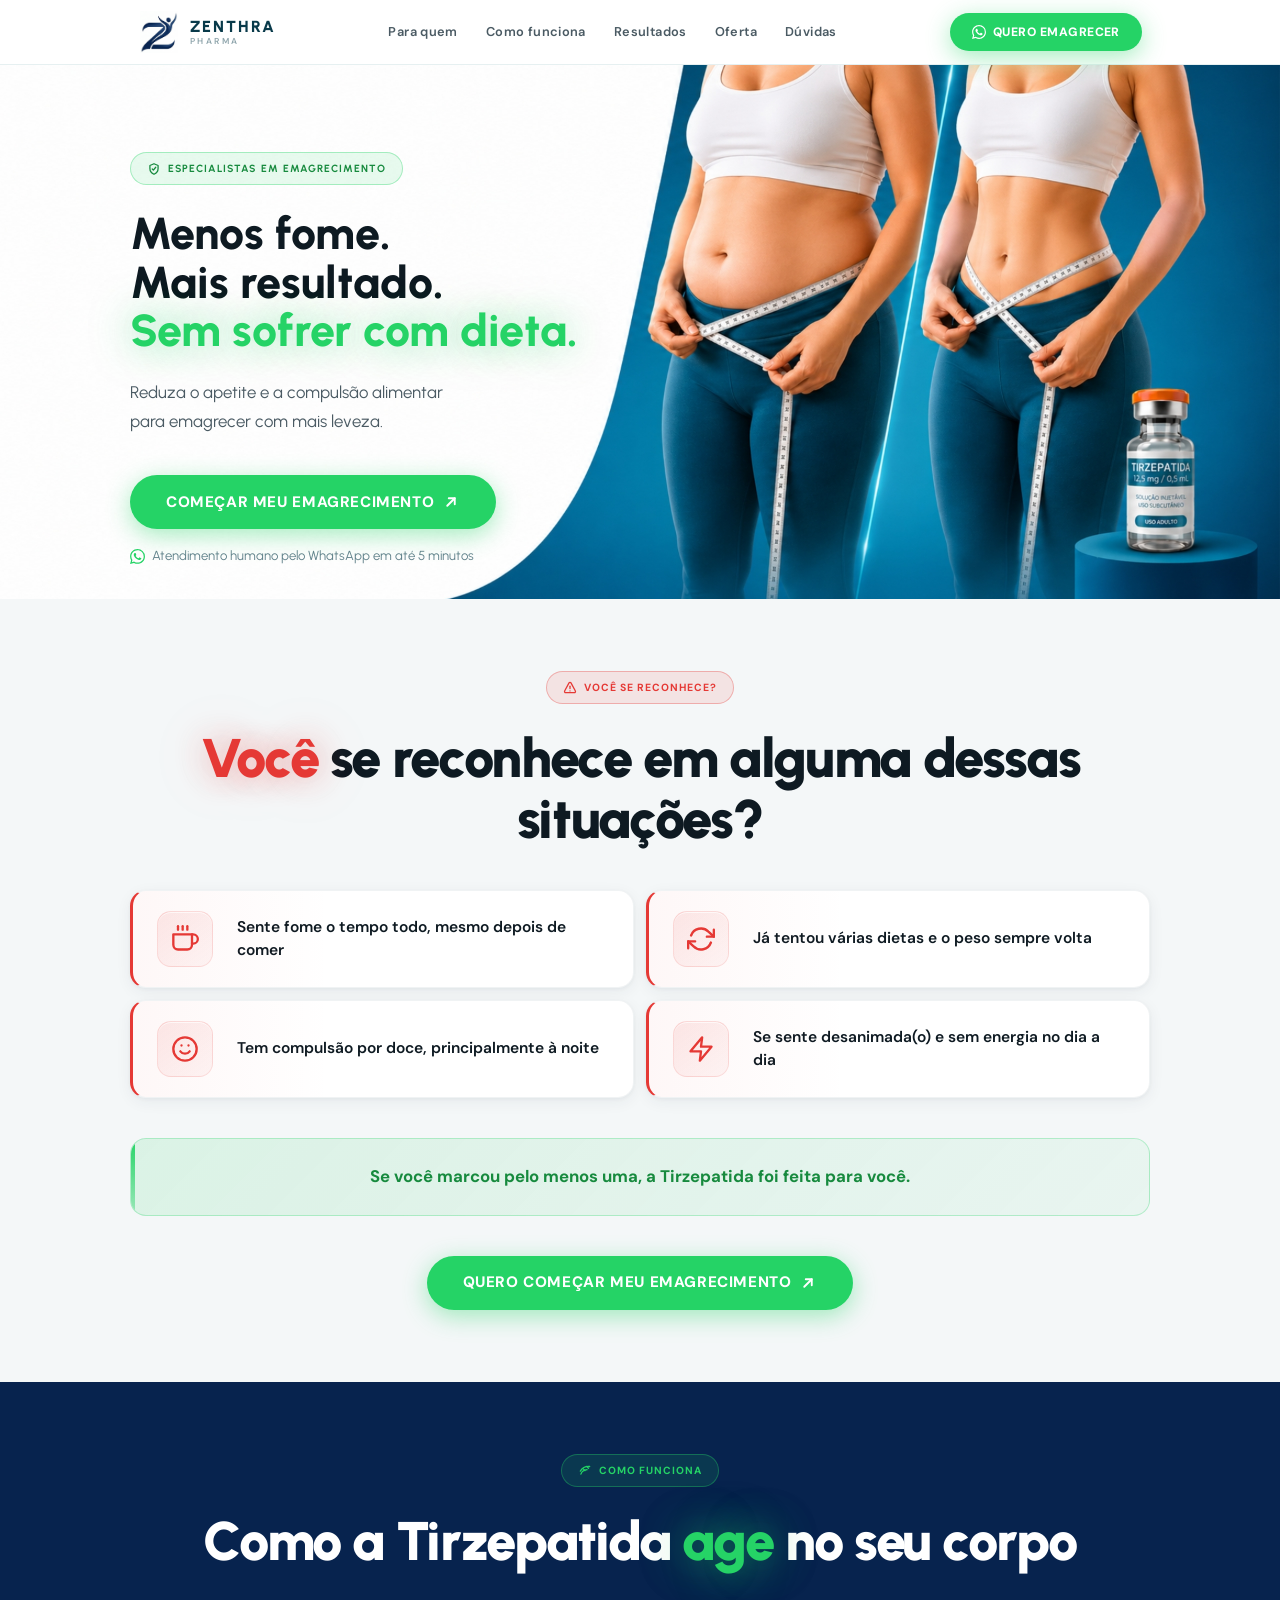
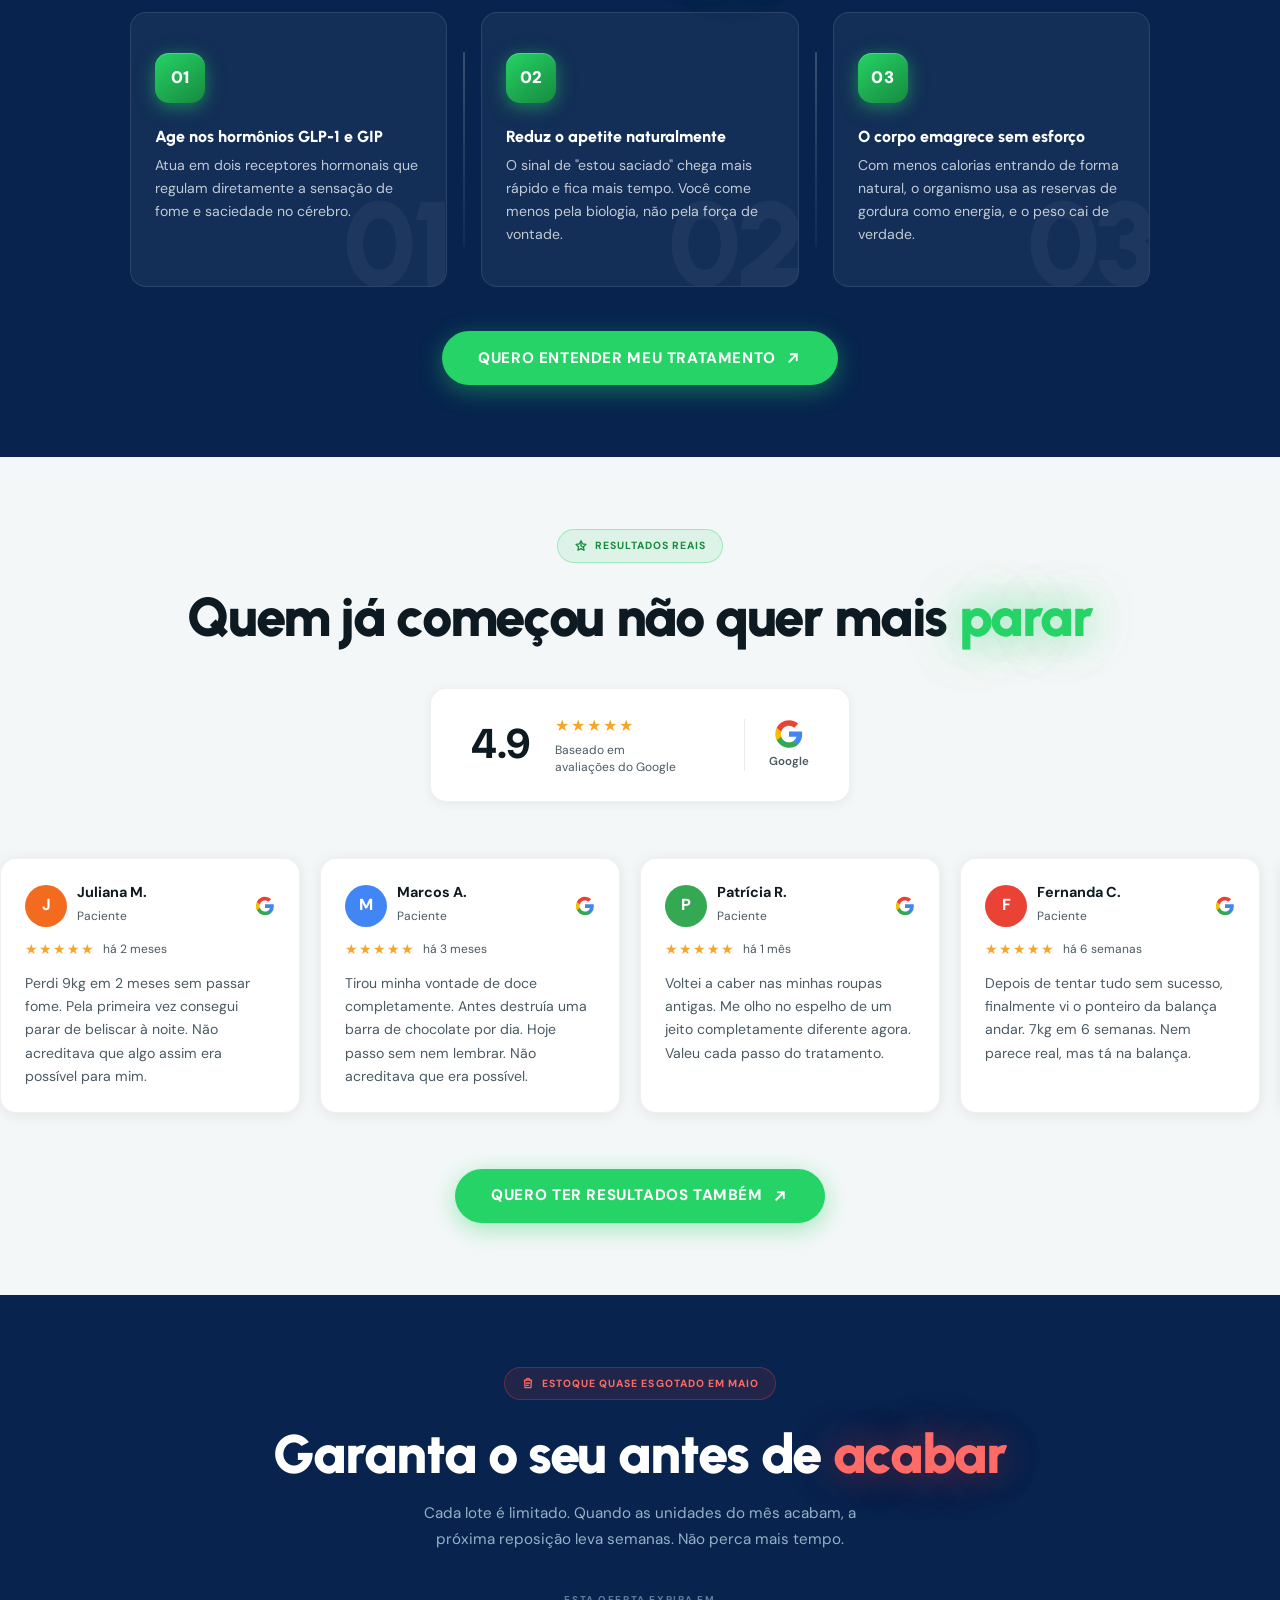
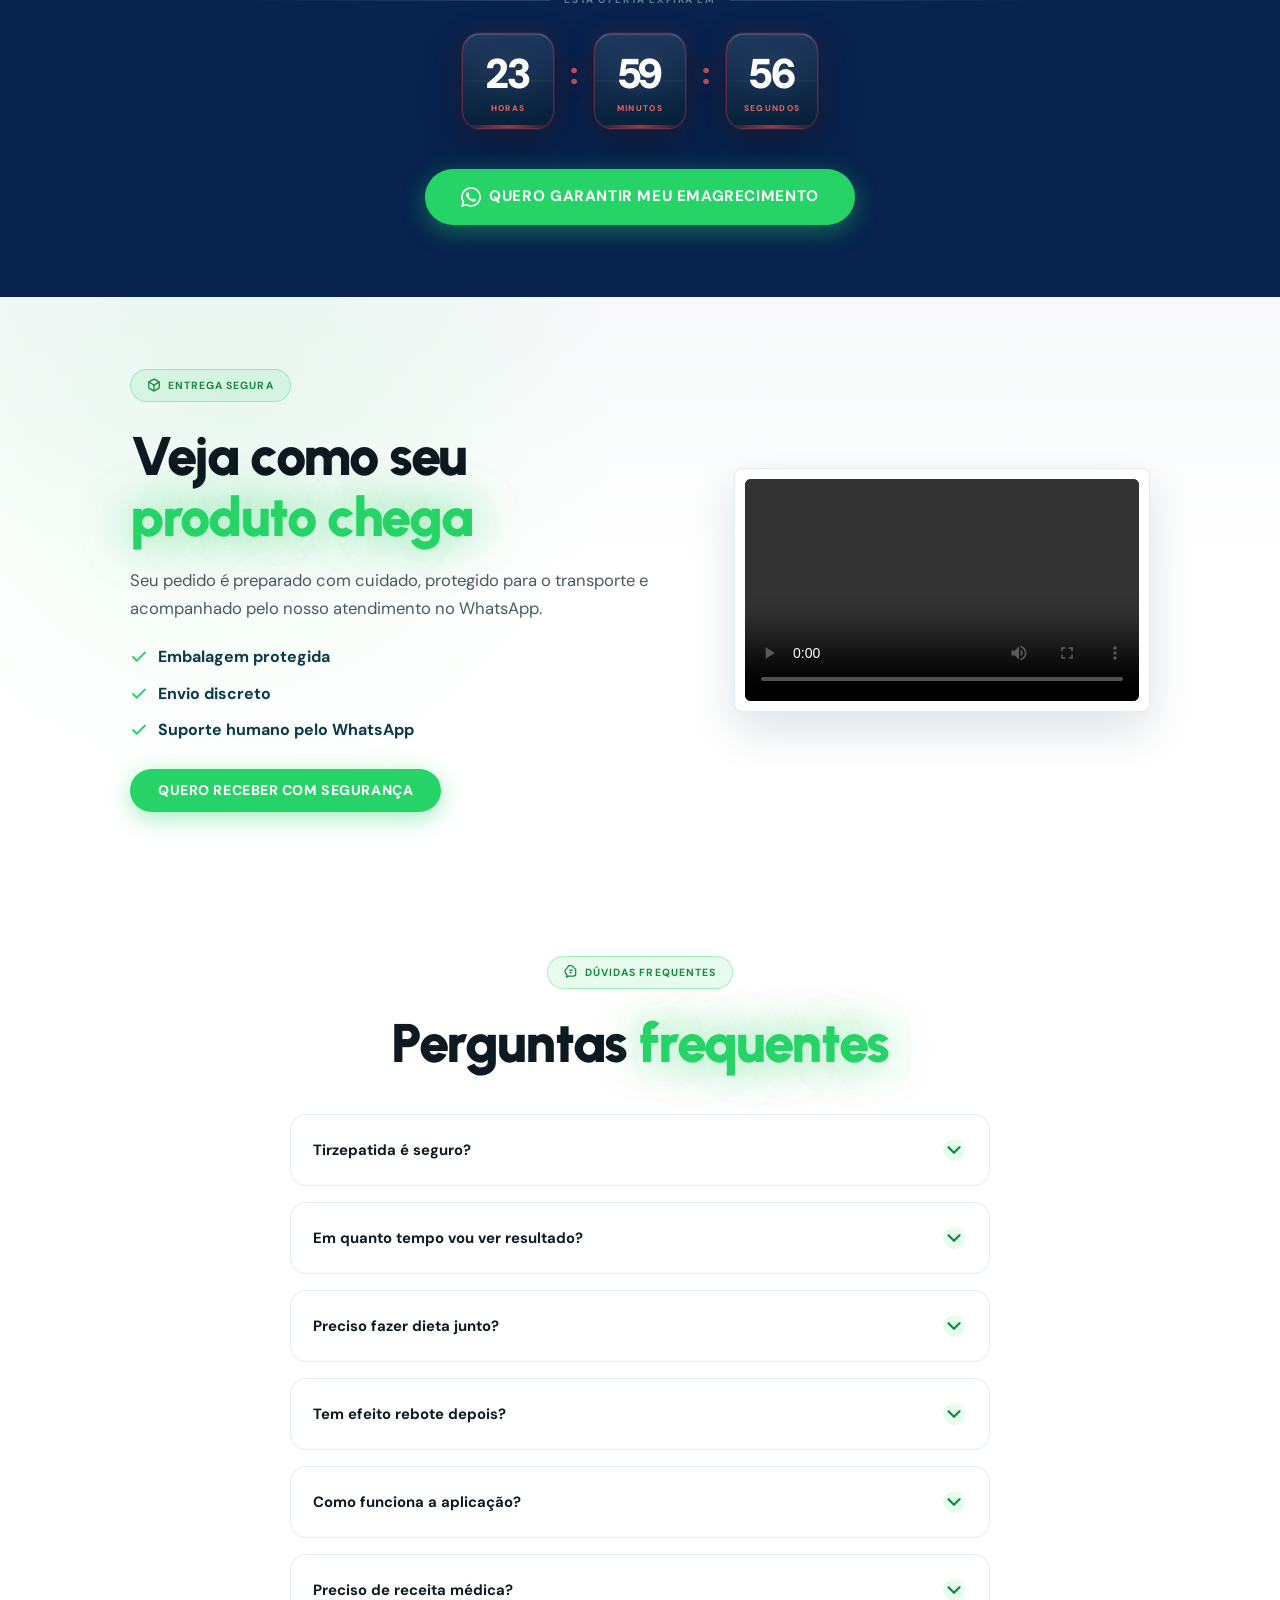
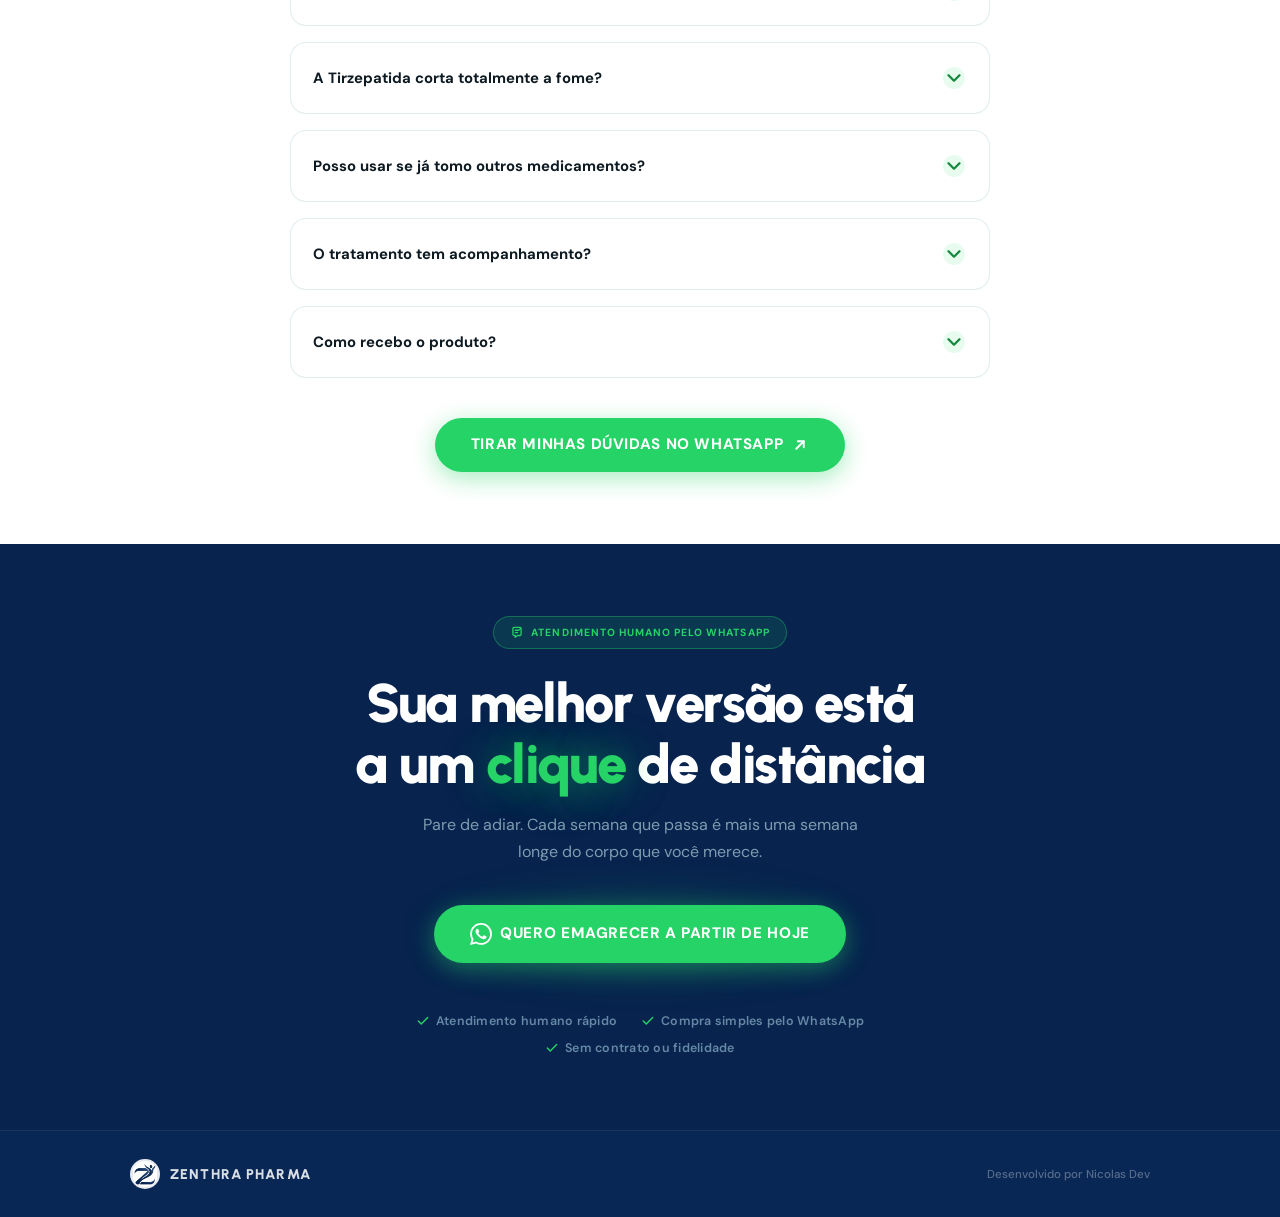
==== commit 319d697c: "ok" ====
--- a/index.html
+++ b/index.html
@@ -278,6 +278,21 @@
       <p class="dores__fechamento fade-up">
         Se você marcou pelo menos uma, a Tirzepatida foi feita para você.
       </p>
+      <div class="section-cta fade-up">
+        <a
+          href="https://wa.me/554399626440?text=Ol%C3%A1!%20Me%20reconheci%20nessas%20situa%C3%A7%C3%B5es%20e%20quero%20entender%20como%20come%C3%A7ar%20com%20a%20Tirzepatida."
+          class="btn btn--wpp btn--lg btn--pulse btn-magnetic"
+          target="_blank"
+          rel="noopener noreferrer"
+        >
+          <span class="btn__text-mobile">QUERO COMEÇAR</span>
+          <span class="btn__text-desktop">QUERO COMEÇAR MEU EMAGRECIMENTO</span>
+          <svg width="18" height="18" viewBox="0 0 24 24" fill="none" stroke="currentColor" stroke-width="2.5" stroke-linecap="round" stroke-linejoin="round" aria-hidden="true">
+            <path d="M7 17L17 7"/>
+            <path d="M9 7h8v8"/>
+          </svg>
+        </a>
+      </div>
     </div>
   </section>
 
@@ -321,6 +336,21 @@
           </div>
         </div>
 
+      </div>
+      <div class="section-cta section-cta--dark fade-up">
+        <a
+          href="https://wa.me/554399626440?text=Ol%C3%A1!%20Quero%20entender%20como%20a%20Tirzepatida%20pode%20funcionar%20no%20meu%20caso."
+          class="btn btn--wpp btn--lg btn--pulse btn-magnetic"
+          target="_blank"
+          rel="noopener noreferrer"
+        >
+          <span class="btn__text-mobile">TIRAR MINHAS DÚVIDAS</span>
+          <span class="btn__text-desktop">QUERO ENTENDER MEU TRATAMENTO</span>
+          <svg width="18" height="18" viewBox="0 0 24 24" fill="none" stroke="currentColor" stroke-width="2.5" stroke-linecap="round" stroke-linejoin="round" aria-hidden="true">
+            <path d="M7 17L17 7"/>
+            <path d="M9 7h8v8"/>
+          </svg>
+        </a>
       </div>
     </div>
   </section>
@@ -490,6 +520,21 @@
             <svg width="16" height="16" viewBox="0 0 24 24" fill="none" stroke="currentColor" stroke-width="2.5" stroke-linecap="round" stroke-linejoin="round"><polyline points="9 18 15 12 9 6"/></svg>
           </button>
         </div>
+      </div>
+      <div class="section-cta fade-up">
+        <a
+          href="https://wa.me/554399626440?text=Ol%C3%A1!%20Vi%20os%20resultados%20e%20quero%20saber%20como%20come%C3%A7ar%20meu%20emagrecimento."
+          class="btn btn--wpp btn--lg btn--pulse btn-magnetic"
+          target="_blank"
+          rel="noopener noreferrer"
+        >
+          <span class="btn__text-mobile">QUERO RESULTADOS</span>
+          <span class="btn__text-desktop">QUERO TER RESULTADOS TAMBÉM</span>
+          <svg width="18" height="18" viewBox="0 0 24 24" fill="none" stroke="currentColor" stroke-width="2.5" stroke-linecap="round" stroke-linejoin="round" aria-hidden="true">
+            <path d="M7 17L17 7"/>
+            <path d="M9 7h8v8"/>
+          </svg>
+        </a>
       </div>
   </section>
 
@@ -739,6 +784,21 @@
         </div>
 
       </div>
+      <div class="section-cta fade-up">
+        <a
+          href="https://wa.me/554399626440?text=Ol%C3%A1!%20Li%20as%20perguntas%20frequentes%20e%20quero%20tirar%20minhas%20d%C3%BAvidas%20sobre%20a%20Tirzepatida."
+          class="btn btn--wpp btn--lg btn--pulse btn-magnetic"
+          target="_blank"
+          rel="noopener noreferrer"
+        >
+          <span class="btn__text-mobile">TIRAR DÚVIDAS</span>
+          <span class="btn__text-desktop">TIRAR MINHAS DÚVIDAS NO WHATSAPP</span>
+          <svg width="18" height="18" viewBox="0 0 24 24" fill="none" stroke="currentColor" stroke-width="2.5" stroke-linecap="round" stroke-linejoin="round" aria-hidden="true">
+            <path d="M7 17L17 7"/>
+            <path d="M9 7h8v8"/>
+          </svg>
+        </a>
+      </div>
     </div>
   </section>
 
--- a/style.css
+++ b/style.css
@@ -293,6 +293,32 @@
   animation: pulse-btn 2.8s ease-in-out infinite;
 }
 
+.section-cta {
+  display: flex;
+  justify-content: center;
+  margin-top: var(--sp-lg);
+}
+
+.section-cta--dark {
+  margin-top: calc(var(--sp-lg) + 4px);
+}
+
+@media (max-width: 899px) {
+  .section-cta {
+    padding: 0 var(--pad);
+  }
+
+  .section-cta .btn {
+    width: min(100%, 340px);
+    min-height: 52px;
+    padding: 16px 18px;
+    font-size: 0.78rem;
+    line-height: 1.15;
+    text-align: center;
+    white-space: normal;
+  }
+}
+
 /* ═══════════════════════════════════════════
    HEADER
 ═══════════════════════════════════════════ */
@@ -2525,7 +2551,7 @@
     height: calc(100vw * 900 / 750);
     margin-top: 62px;
     padding: 0;
-    background: #07234E url("Emagreça Rápido.jpg") center top / 100% auto no-repeat;
+    background: #07234E url("Emagreça Rápido (1).jpg") center top / 100% auto no-repeat;
   }
 
   .hero::before {
@@ -2735,6 +2761,12 @@
     margin-right: auto;
   }
 
+  .entrega__details {
+    display: flex;
+    flex-direction: column;
+    align-items: center;
+  }
+
   .entrega__list {
     width: min(100%, 310px);
     margin-left: auto;
@@ -2757,11 +2789,7 @@
   }
 
   .entrega__video-wrap {
-    width: min(68vw, 230px);
-  }
-
-  .entrega__video {
-    aspect-ratio: 9 / 16;
+    width: min(92vw, 360px);
   }
 
   .entrega__video-hint {
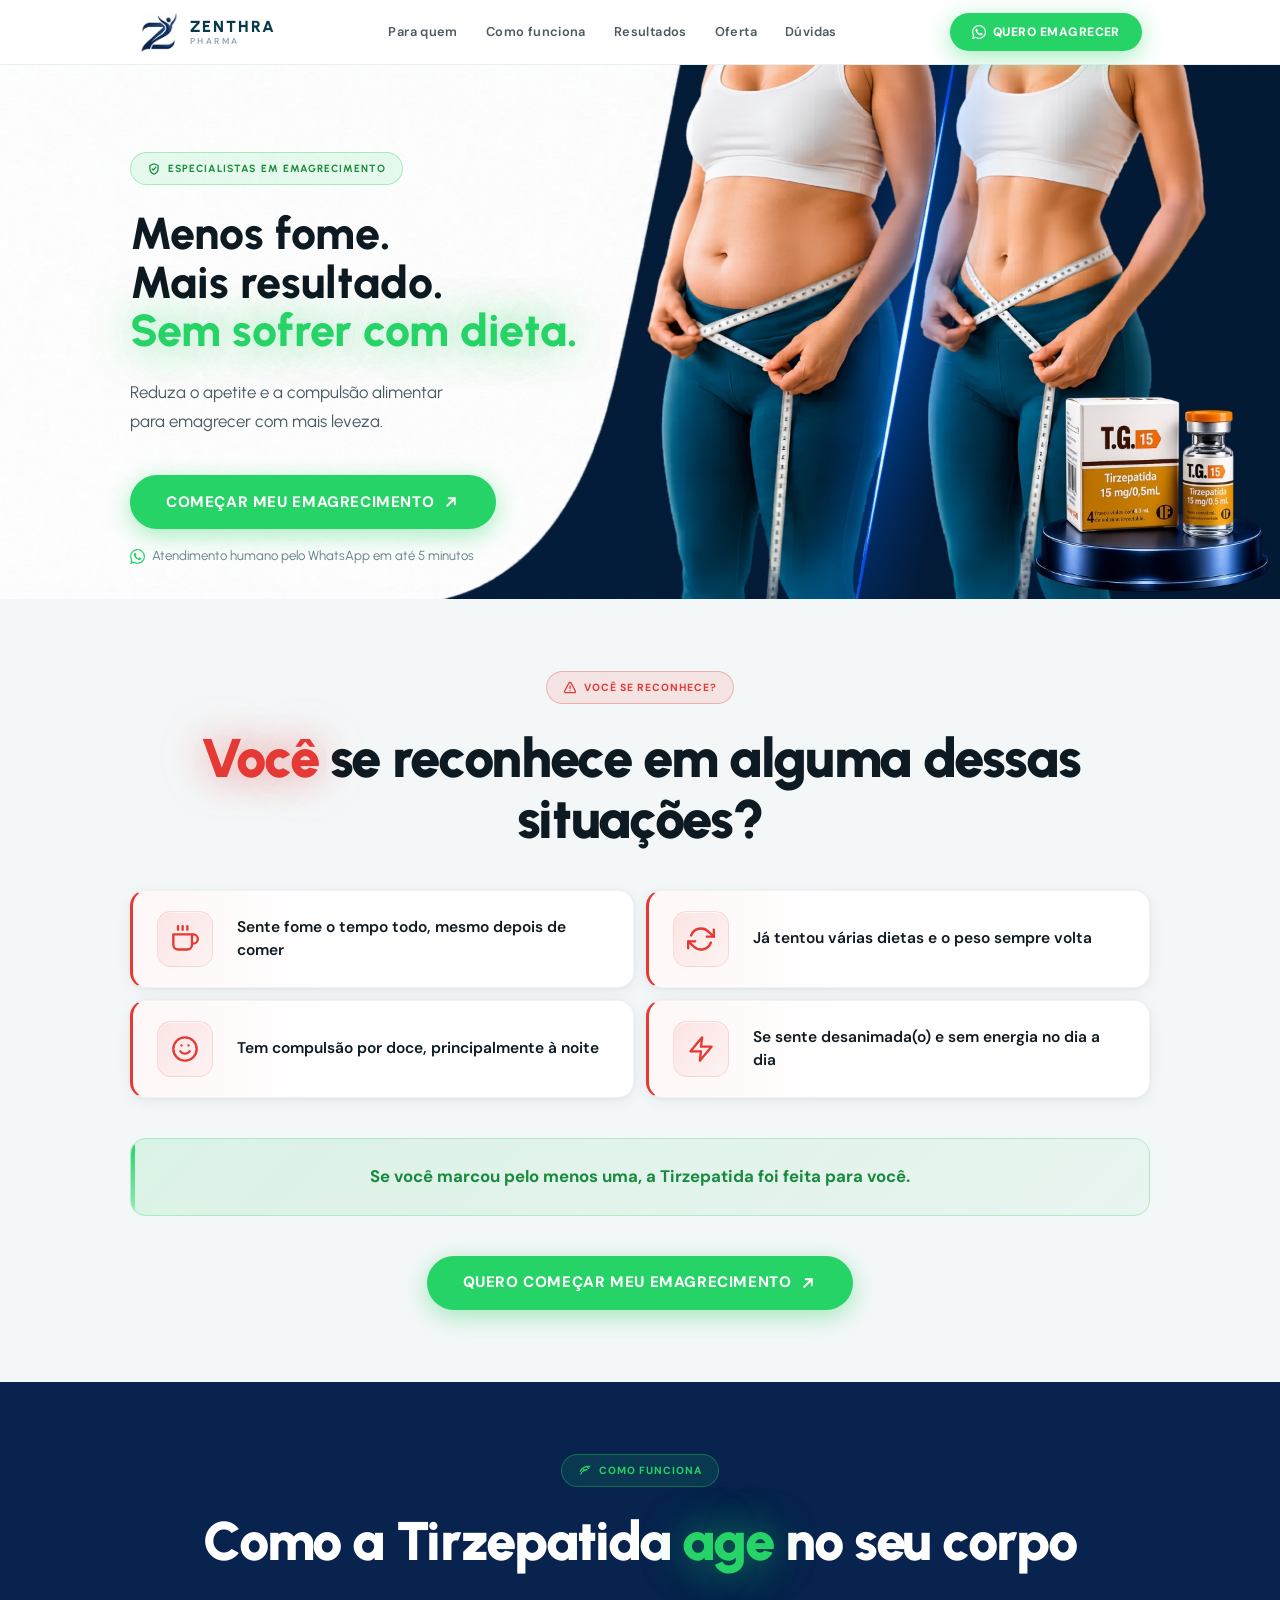
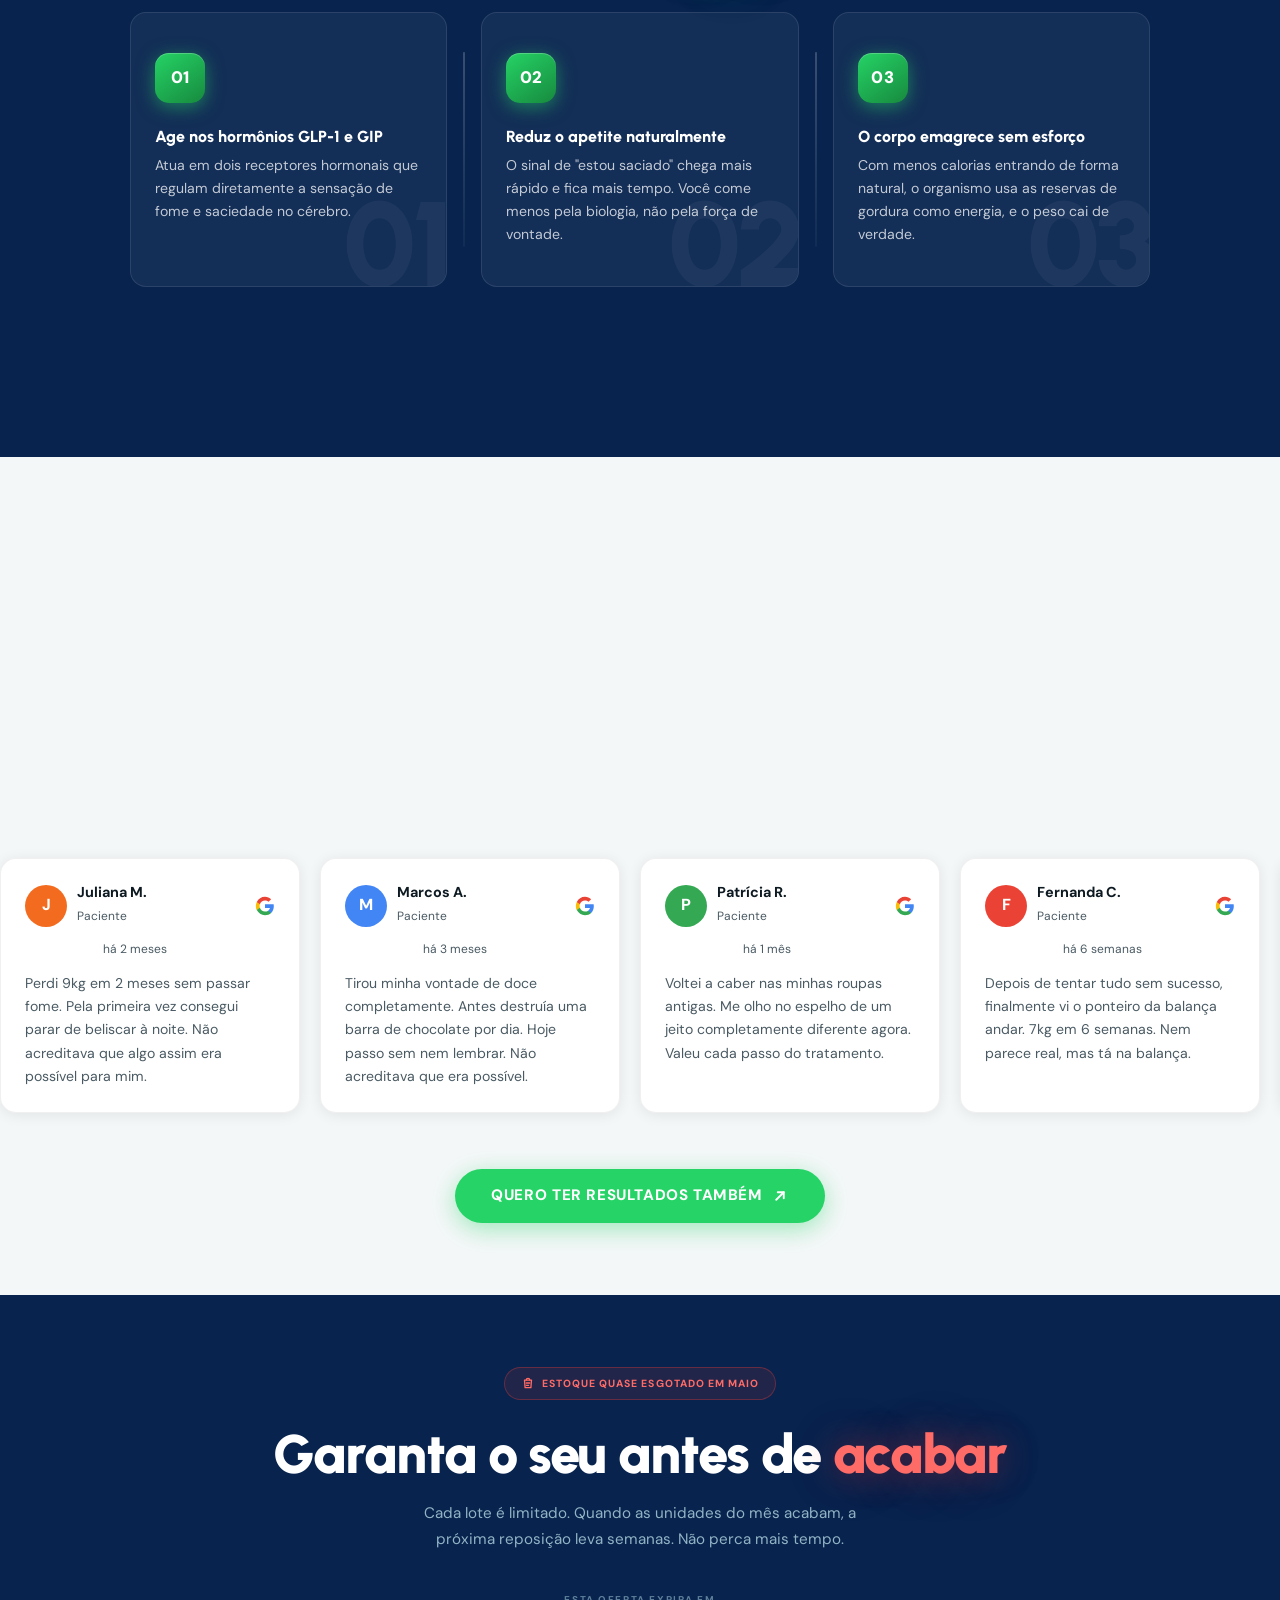
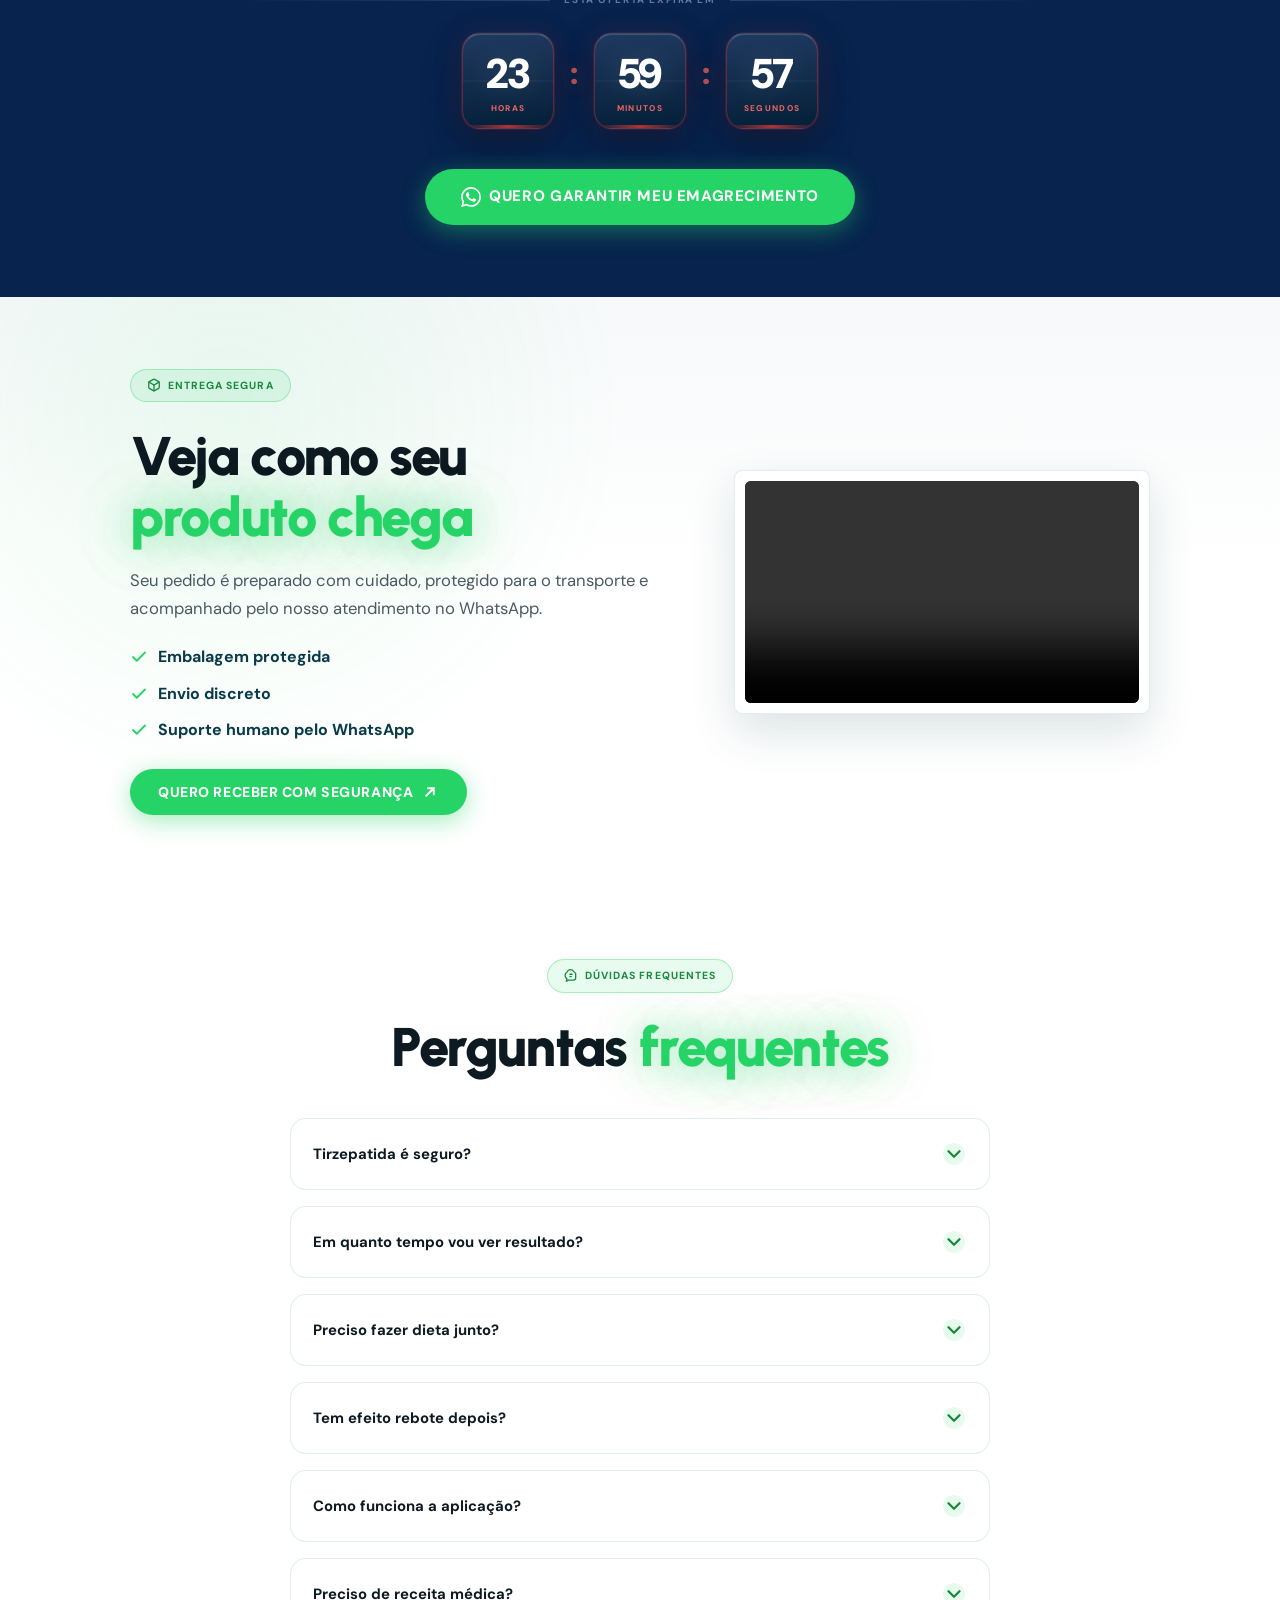
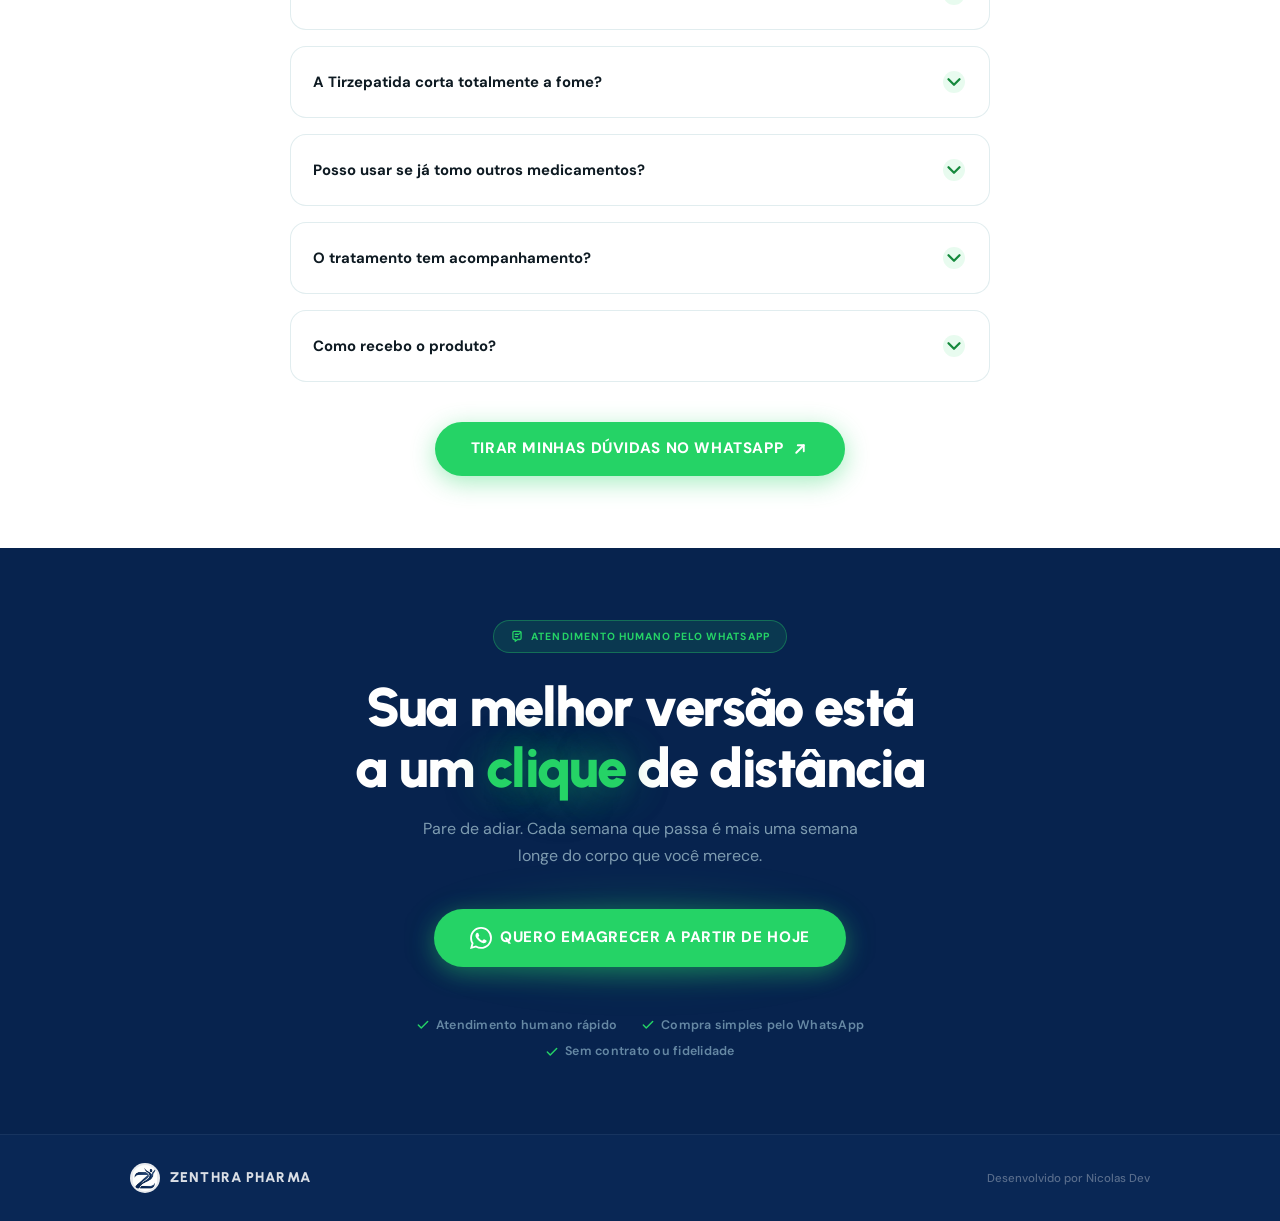
==== commit 372f3b8d: "ok" ====
--- a/index.html
+++ b/index.html
@@ -91,7 +91,13 @@
         href="https://wa.me/554399626440?text=Ol%C3%A1!%20Vim%20pela%20p%C3%A1gina%20e%20quero%20comprar%20Tirzepatida.%20Pode%20me%20passar%20valores%20e%20disponibilidade%3F"
         class="btn btn--wpp btn--pulse mobile-nav__cta"
         target="_blank" rel="noopener noreferrer"
-      >Quero emagrecer</a>
+      >
+        Quero emagrecer
+        <svg width="18" height="18" viewBox="0 0 24 24" fill="none" stroke="currentColor" stroke-width="2.5" stroke-linecap="round" stroke-linejoin="round" aria-hidden="true">
+          <path d="M7 17L17 7"/>
+          <path d="M9 7h8v8"/>
+        </svg>
+      </a>
     </nav>
   </div>
 
@@ -645,7 +651,13 @@
             class="btn btn--wpp btn--pulse"
             target="_blank"
             rel="noopener noreferrer"
-          >Quero receber com segurança</a>
+          >
+            Quero receber com segurança
+            <svg width="18" height="18" viewBox="0 0 24 24" fill="none" stroke="currentColor" stroke-width="2.5" stroke-linecap="round" stroke-linejoin="round" aria-hidden="true">
+              <path d="M7 17L17 7"/>
+              <path d="M9 7h8v8"/>
+            </svg>
+          </a>
         </div>
       </div>
     </div>
--- a/style.css
+++ b/style.css
@@ -311,11 +311,11 @@
   .section-cta .btn {
     width: min(100%, 340px);
     min-height: 52px;
-    padding: 16px 18px;
-    font-size: 0.78rem;
-    line-height: 1.15;
+    padding: 16px 28px;
+    font-size: 0.93rem;
+    line-height: 1;
     text-align: center;
-    white-space: normal;
+    white-space: nowrap;
   }
 }
 
@@ -508,7 +508,7 @@
 .hero {
   position: relative;
   font-family: var(--font-display);
-  background: #fff url("banner1.jpg") center top / cover no-repeat;
+  background: #fff url("Antes (2).jpg") center top / cover no-repeat;
   height: calc(100vw * 900 / 1920);
   padding: clamp(128px, 13vw, 152px) 0 0;
   overflow: hidden;
@@ -2624,12 +2624,12 @@
   }
 
   .hero .btn {
-    width: min(100%, 310px);
+    width: min(100%, 340px);
     min-height: 52px;
-    padding: 16px 18px;
-    font-size: 0.78rem;
-    white-space: normal;
-    line-height: 1.15;
+    padding: 16px 28px;
+    font-size: 0.93rem;
+    white-space: nowrap;
+    line-height: 1;
     text-align: center;
   }
 
@@ -2695,7 +2695,7 @@
   }
 
   .section-title {
-    font-size: clamp(1.45rem, 6.5vw, 2.35rem);
+    font-size: clamp(1.7rem, 7.8vw, 2.65rem);
     line-height: 1.16;
     margin-bottom: 28px;
     max-width: min(100%, 340px);
@@ -2708,7 +2708,7 @@
   }
 
   .section-title--single-line {
-    font-size: clamp(1.45rem, 6.5vw, 2.35rem);
+    font-size: clamp(1.7rem, 7.8vw, 2.65rem);
     white-space: normal;
   }
 
@@ -2779,12 +2779,12 @@
   }
 
   .entrega .btn {
-    width: min(100%, 310px);
+    width: min(100%, 340px);
     min-height: 52px;
-    padding: 16px 18px;
-    font-size: 0.78rem;
-    white-space: normal;
-    line-height: 1.15;
+    padding: 16px 28px;
+    font-size: 0.93rem;
+    white-space: nowrap;
+    line-height: 1;
     text-align: center;
   }
 
@@ -2870,7 +2870,7 @@
   }
 
   .urgencia__panel h2 {
-    font-size: clamp(1.45rem, 6.5vw, 2.35rem);
+    font-size: clamp(1.7rem, 7.8vw, 2.65rem);
     line-height: 1.14;
     white-space: normal;
     max-width: min(100%, 340px);
@@ -2936,7 +2936,7 @@
   }
 
   .cta-final__inner h2 {
-    font-size: clamp(1.45rem, 6.5vw, 2.35rem);
+    font-size: clamp(1.7rem, 7.8vw, 2.65rem);
     max-width: min(100%, 340px);
     margin-left: auto;
     margin-right: auto;
@@ -2994,11 +2994,11 @@
   .section-title,
   .urgencia__panel h2,
   .cta-final__inner h2 {
-    font-size: clamp(1.35rem, 6.2vw, 1.9rem);
+    font-size: clamp(1.62rem, 7.4vw, 2.2rem);
   }
 
   .section-title--single-line {
-    font-size: clamp(1.35rem, 6.2vw, 1.9rem);
+    font-size: clamp(1.62rem, 7.4vw, 2.2rem);
   }
 
   .dor-card {
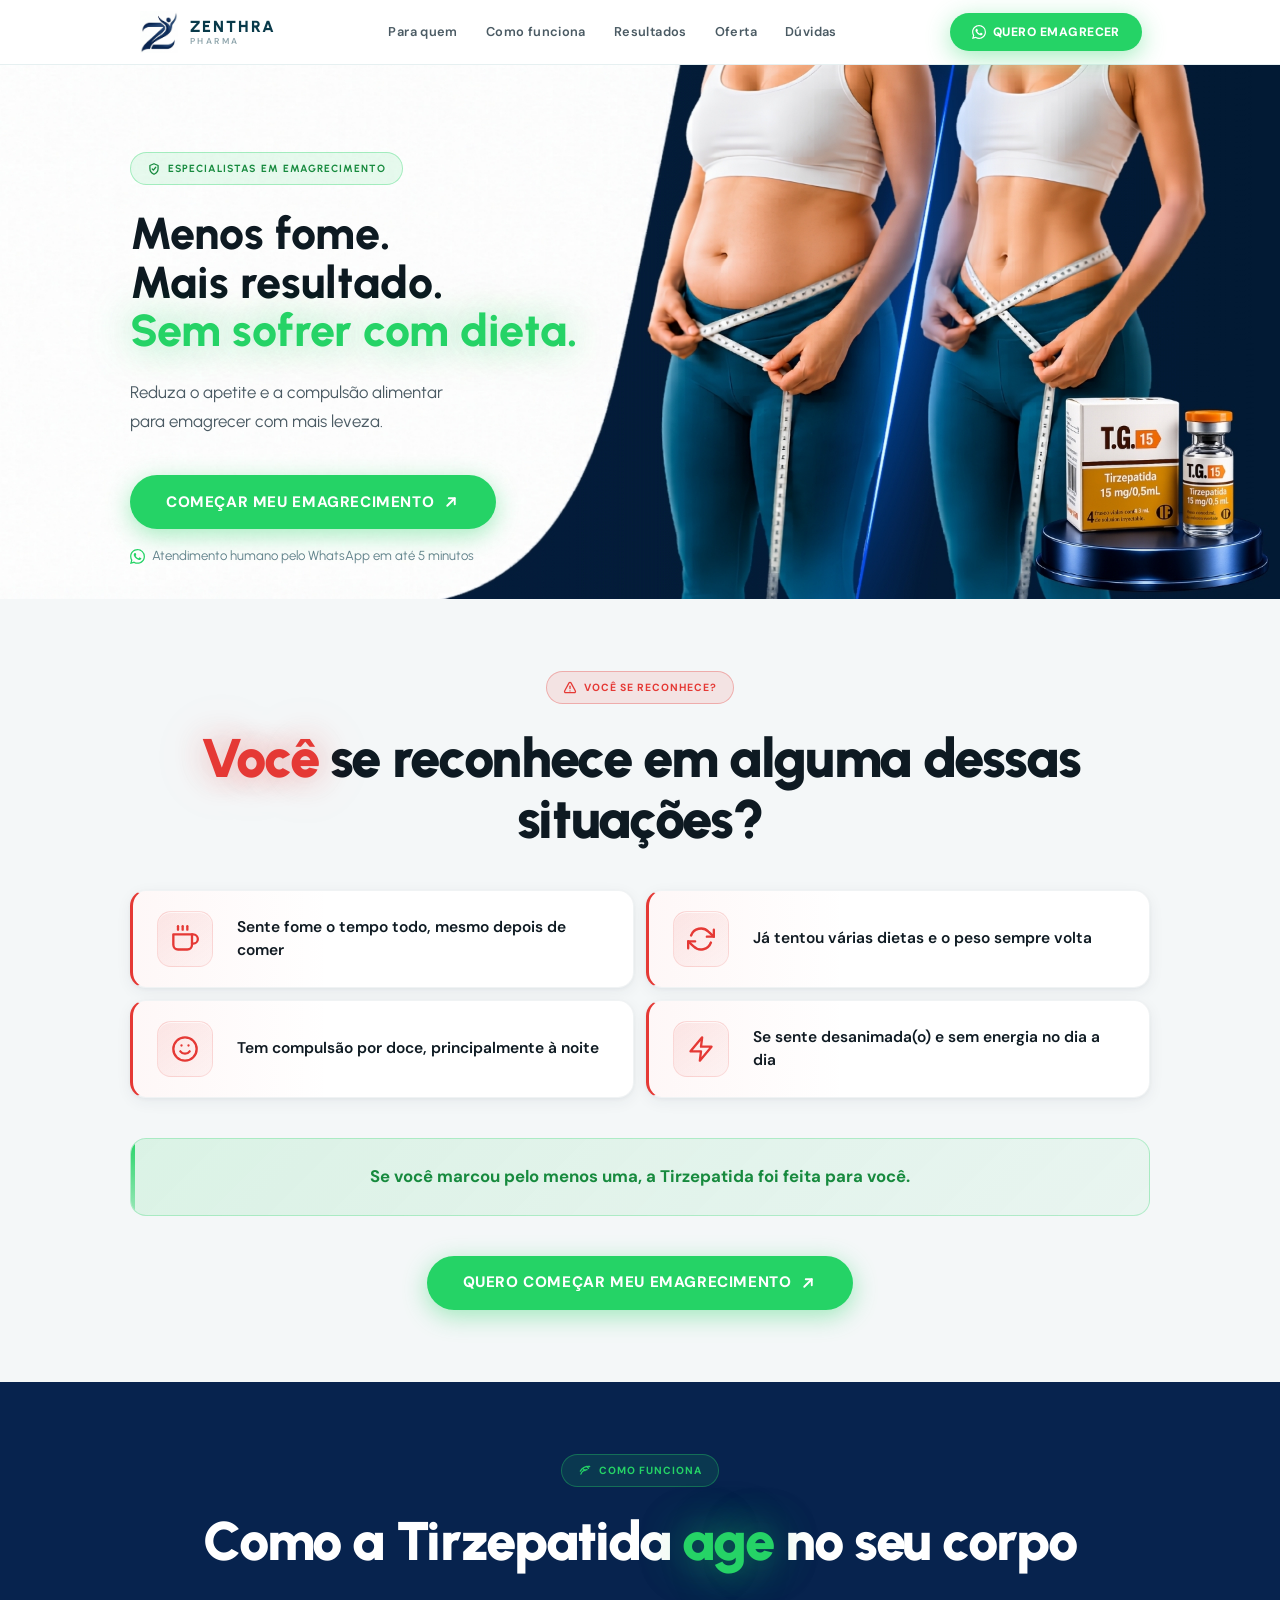
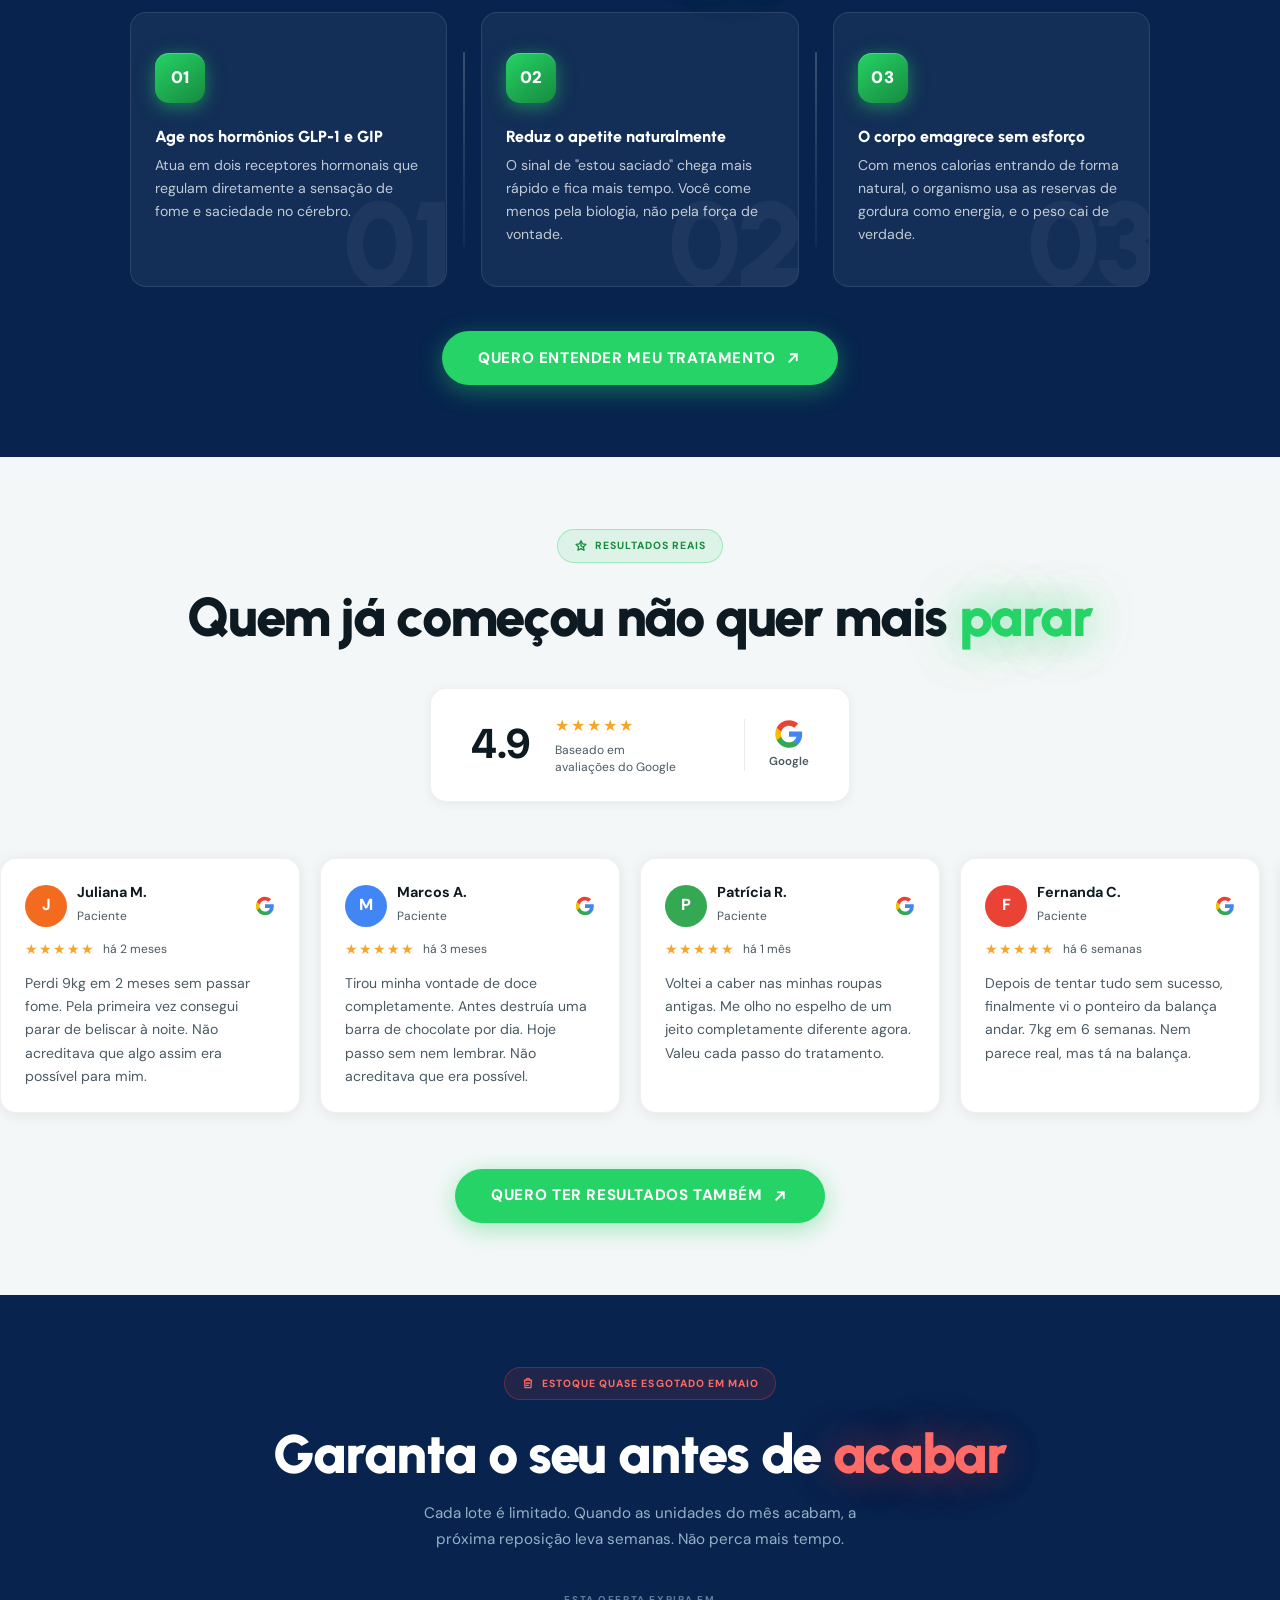
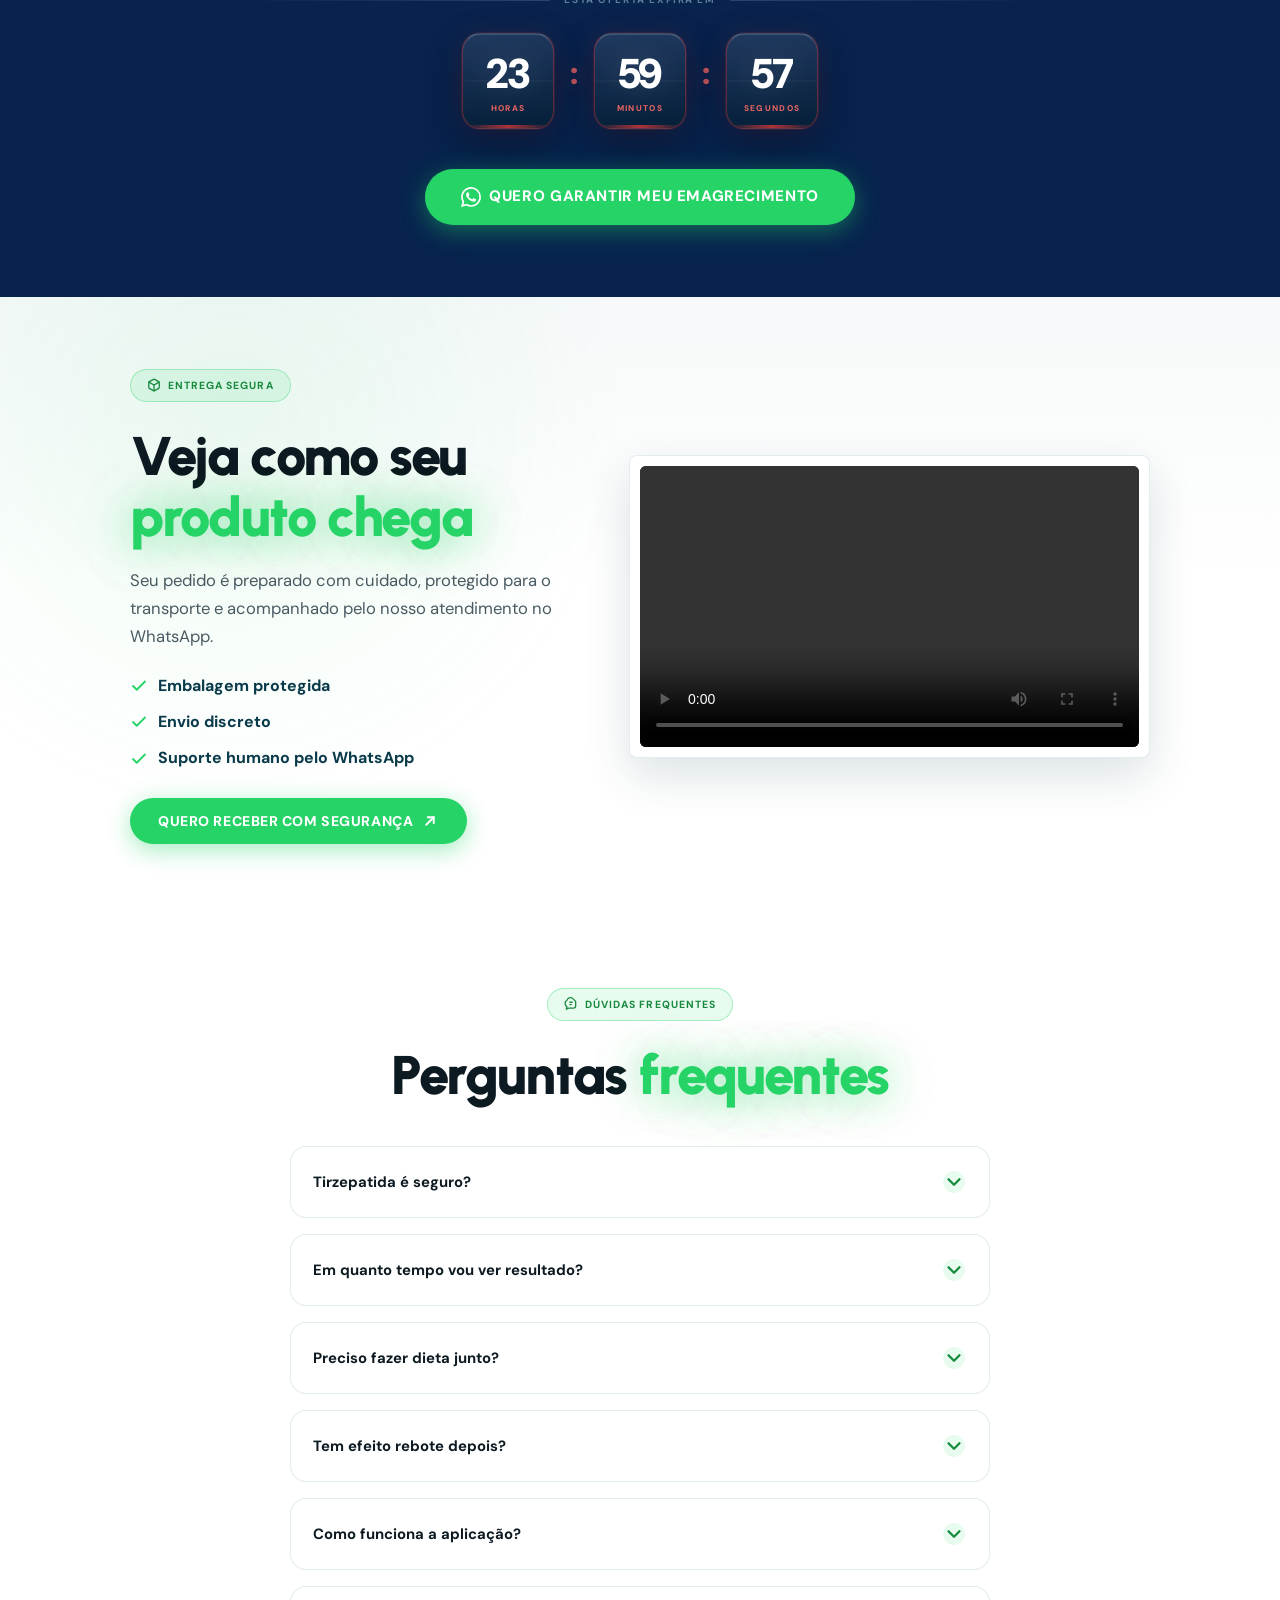
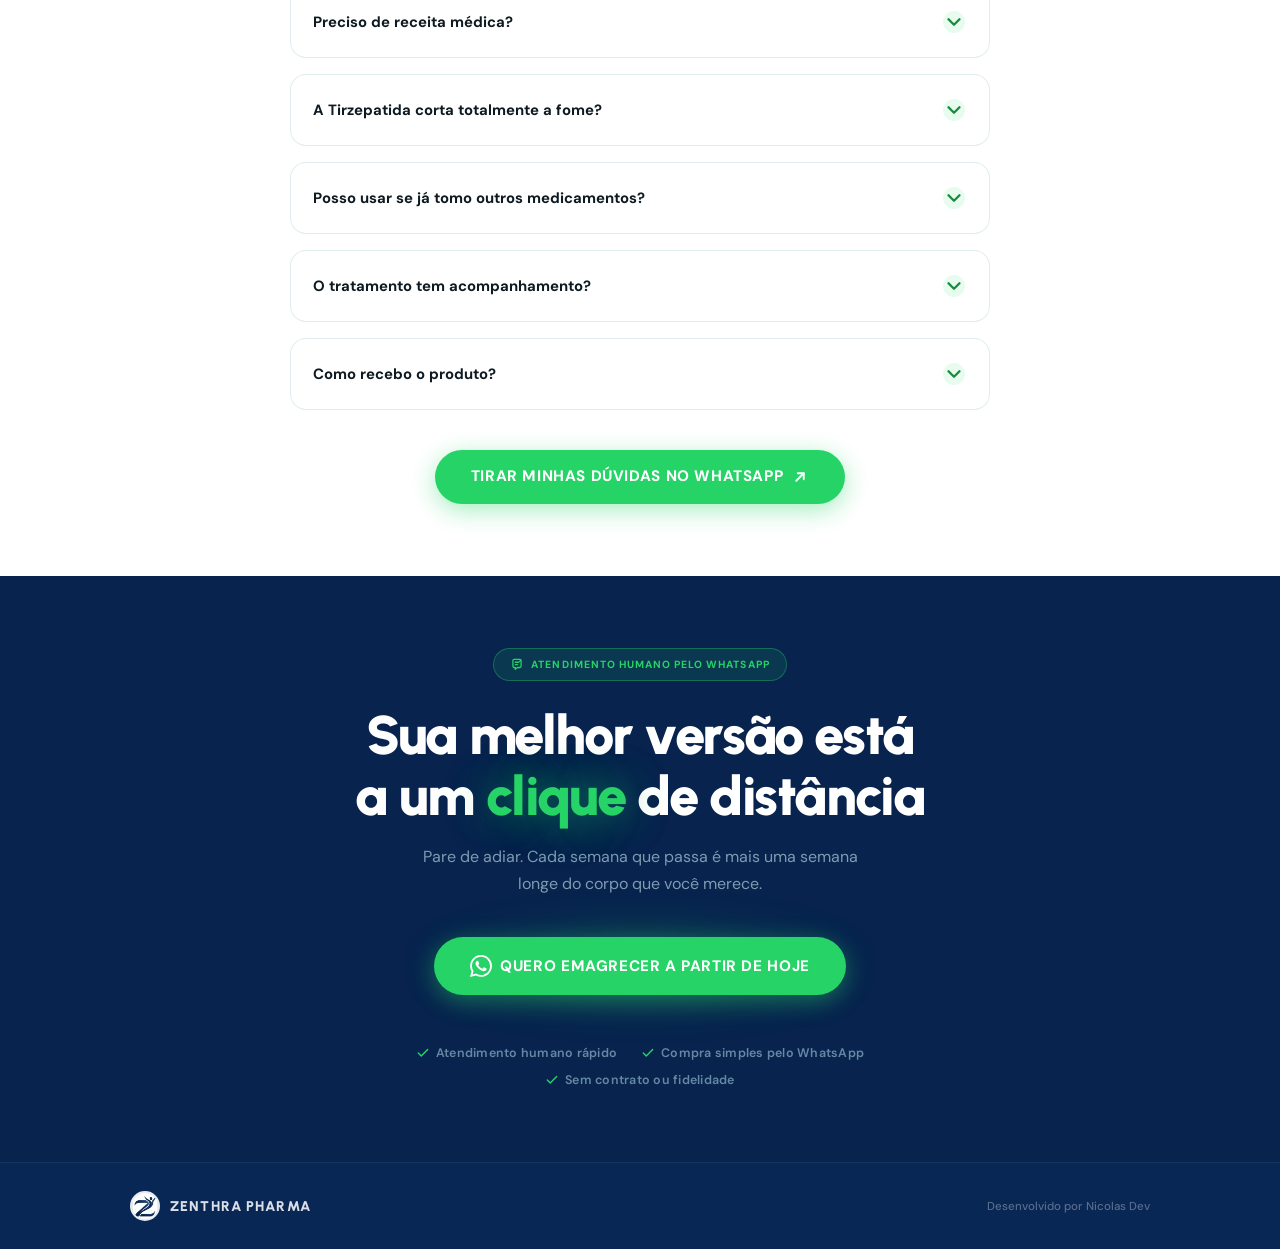
==== commit 425c6d62: "ok" ====
--- a/index.html
+++ b/index.html
@@ -237,7 +237,7 @@
         <svg width="14" height="14" viewBox="0 0 24 24" fill="none" stroke="currentColor" stroke-width="2.2" stroke-linecap="round" stroke-linejoin="round" aria-hidden="true"><path d="M10.3 3.3L2.8 17.1A2 2 0 0 0 4.6 20h14.8a2 2 0 0 0 1.8-2.9L13.7 3.3a2 2 0 0 0-3.4 0z"/><path d="M12 9v4"/><path d="M12 17h.01"/></svg>
         VOCÊ SE RECONHECE?
       </div>
-      <h2 class="section-title fade-up"><span class="mobile-title-line"><span class="title-highlight title-highlight--red">Você</span> se reconhece em</span><span class="mobile-title-line"> alguma dessas situações?</span></h2>
+      <h2 class="section-title fade-up"><span class="mobile-title-line"><span class="title-highlight title-highlight--red">Você</span> se reconhece</span><span class="mobile-title-line"> em alguma dessas situações?</span></h2>
       <div class="dores__grid">
 
         <article class="dor-card fade-up">
@@ -648,7 +648,7 @@
           </ul>
           <a
             href="https://wa.me/554399626440?text=Ol%C3%A1!%20Vim%20pela%20p%C3%A1gina%20e%20quero%20comprar%20Tirzepatida.%20Pode%20me%20passar%20valores%20e%20disponibilidade%3F"
-            class="btn btn--wpp btn--pulse"
+            class="btn btn--wpp btn--pulse entrega__cta"
             target="_blank"
             rel="noopener noreferrer"
           >
--- a/style.css
+++ b/style.css
@@ -891,7 +891,7 @@
 
 .entrega__inner {
   display: grid;
-  grid-template-columns: minmax(0, 0.92fr) minmax(280px, 0.72fr);
+  grid-template-columns: minmax(0, 0.82fr) minmax(360px, 1fr);
   grid-template-areas:
     "content video"
     "details video";
@@ -951,7 +951,7 @@
 .entrega__video-wrap {
   grid-area: video;
   position: relative;
-  width: min(100%, 560px);
+  width: min(100%, 680px);
   justify-self: center;
   padding: 10px;
   border: 1px solid rgba(11,107,122,0.12);
@@ -975,6 +975,12 @@
 
 .entrega__video-wrap.is-started .entrega__video-hint {
   display: none;
+}
+
+.entrega__cta svg {
+  width: 18px;
+  height: 18px;
+  flex: 0 0 18px;
 }
 
 .dores::before {
@@ -2698,7 +2704,8 @@
     font-size: clamp(1.7rem, 7.8vw, 2.65rem);
     line-height: 1.16;
     margin-bottom: 28px;
-    max-width: min(100%, 340px);
+    width: 100%;
+    max-width: min(100%, 370px);
     margin-left: auto;
     margin-right: auto;
   }
@@ -2713,7 +2720,7 @@
   }
 
   .mobile-title-line {
-    display: inline;
+    display: block;
   }
 
   .dores,
@@ -2728,8 +2735,10 @@
 
   .dor-card {
     align-items: flex-start;
-    gap: 14px;
-    padding: 18px;
+    width: 100%;
+    max-width: 100%;
+    gap: 10px;
+    padding: 16px 14px;
   }
 
   .entrega__inner {
@@ -2822,9 +2831,15 @@
   }
 
   .dor-card p {
+    flex: 0 1 calc(100% - 58px);
+    display: block;
+    width: calc(100% - 58px);
+    min-width: 0;
     font-size: 0.9rem;
     line-height: 1.42;
-    max-width: calc(100% - 62px);
+    max-width: calc(100% - 58px);
+    white-space: normal;
+    overflow-wrap: break-word;
   }
 
   .dor-card__icon {
@@ -2994,15 +3009,23 @@
   .section-title,
   .urgencia__panel h2,
   .cta-final__inner h2 {
-    font-size: clamp(1.62rem, 7.4vw, 2.2rem);
+    font-size: clamp(1.6rem, 7vw, 2rem);
   }
 
   .section-title--single-line {
-    font-size: clamp(1.62rem, 7.4vw, 2.2rem);
+    font-size: clamp(1.6rem, 7vw, 2rem);
   }
 
   .dor-card {
-    padding: 16px;
+    gap: 10px;
+    padding: 16px 14px;
+  }
+
+  .dor-card p {
+    flex-basis: calc(100% - 62px);
+    width: calc(100% - 62px);
+    max-width: calc(100% - 62px);
+    font-size: 0.84rem;
   }
 
   .countdown {
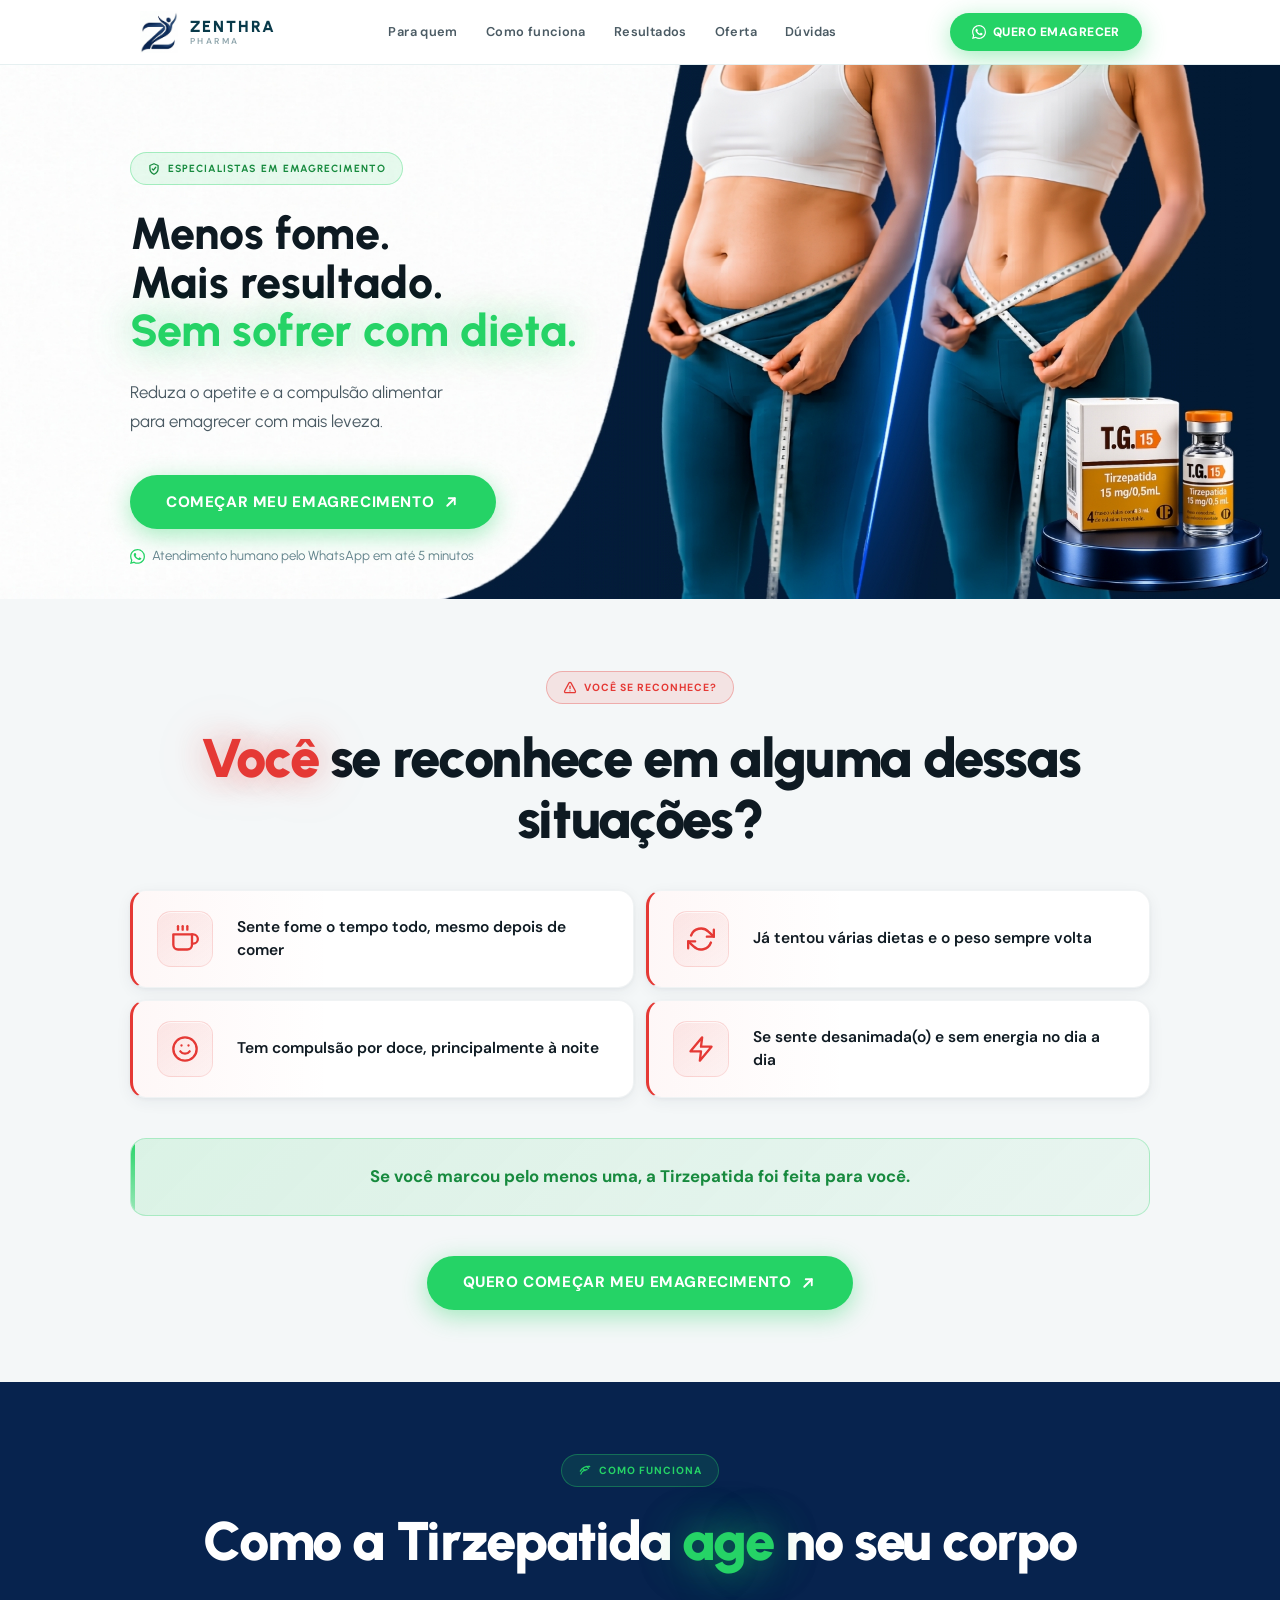
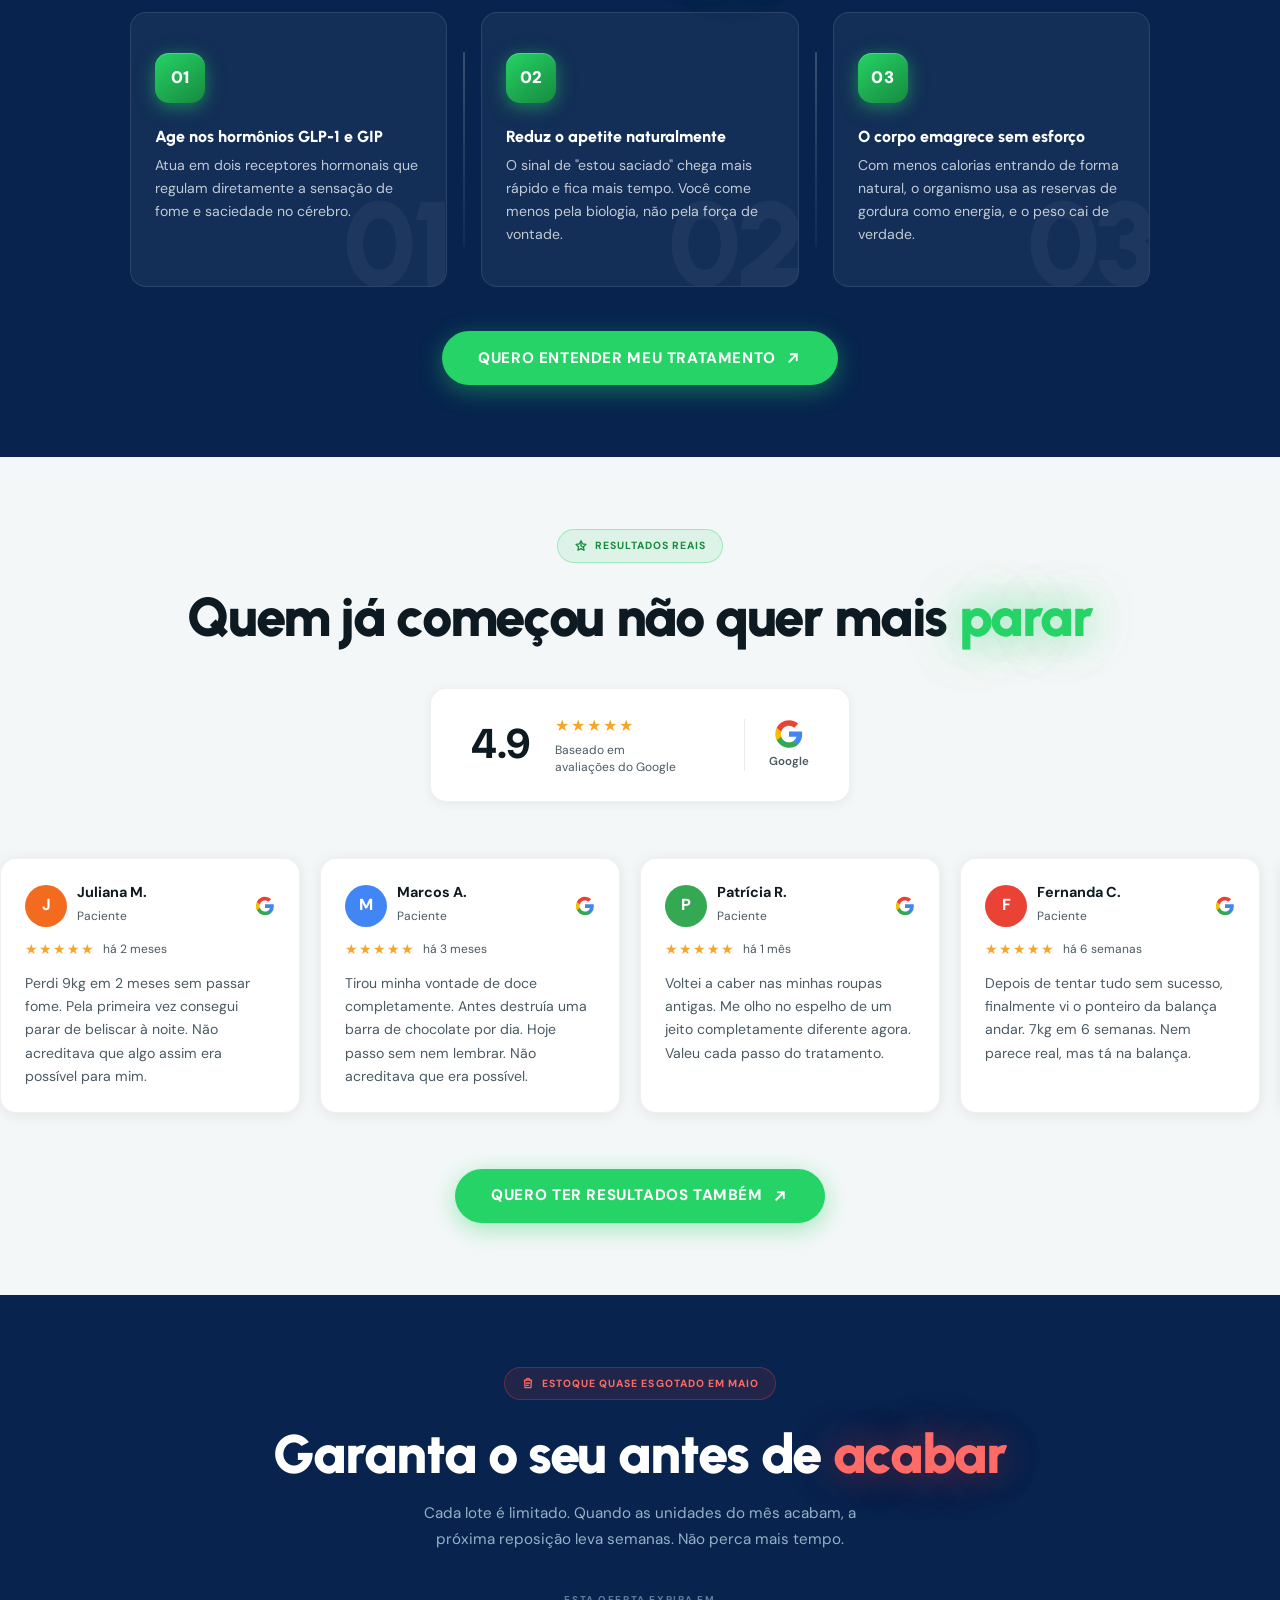
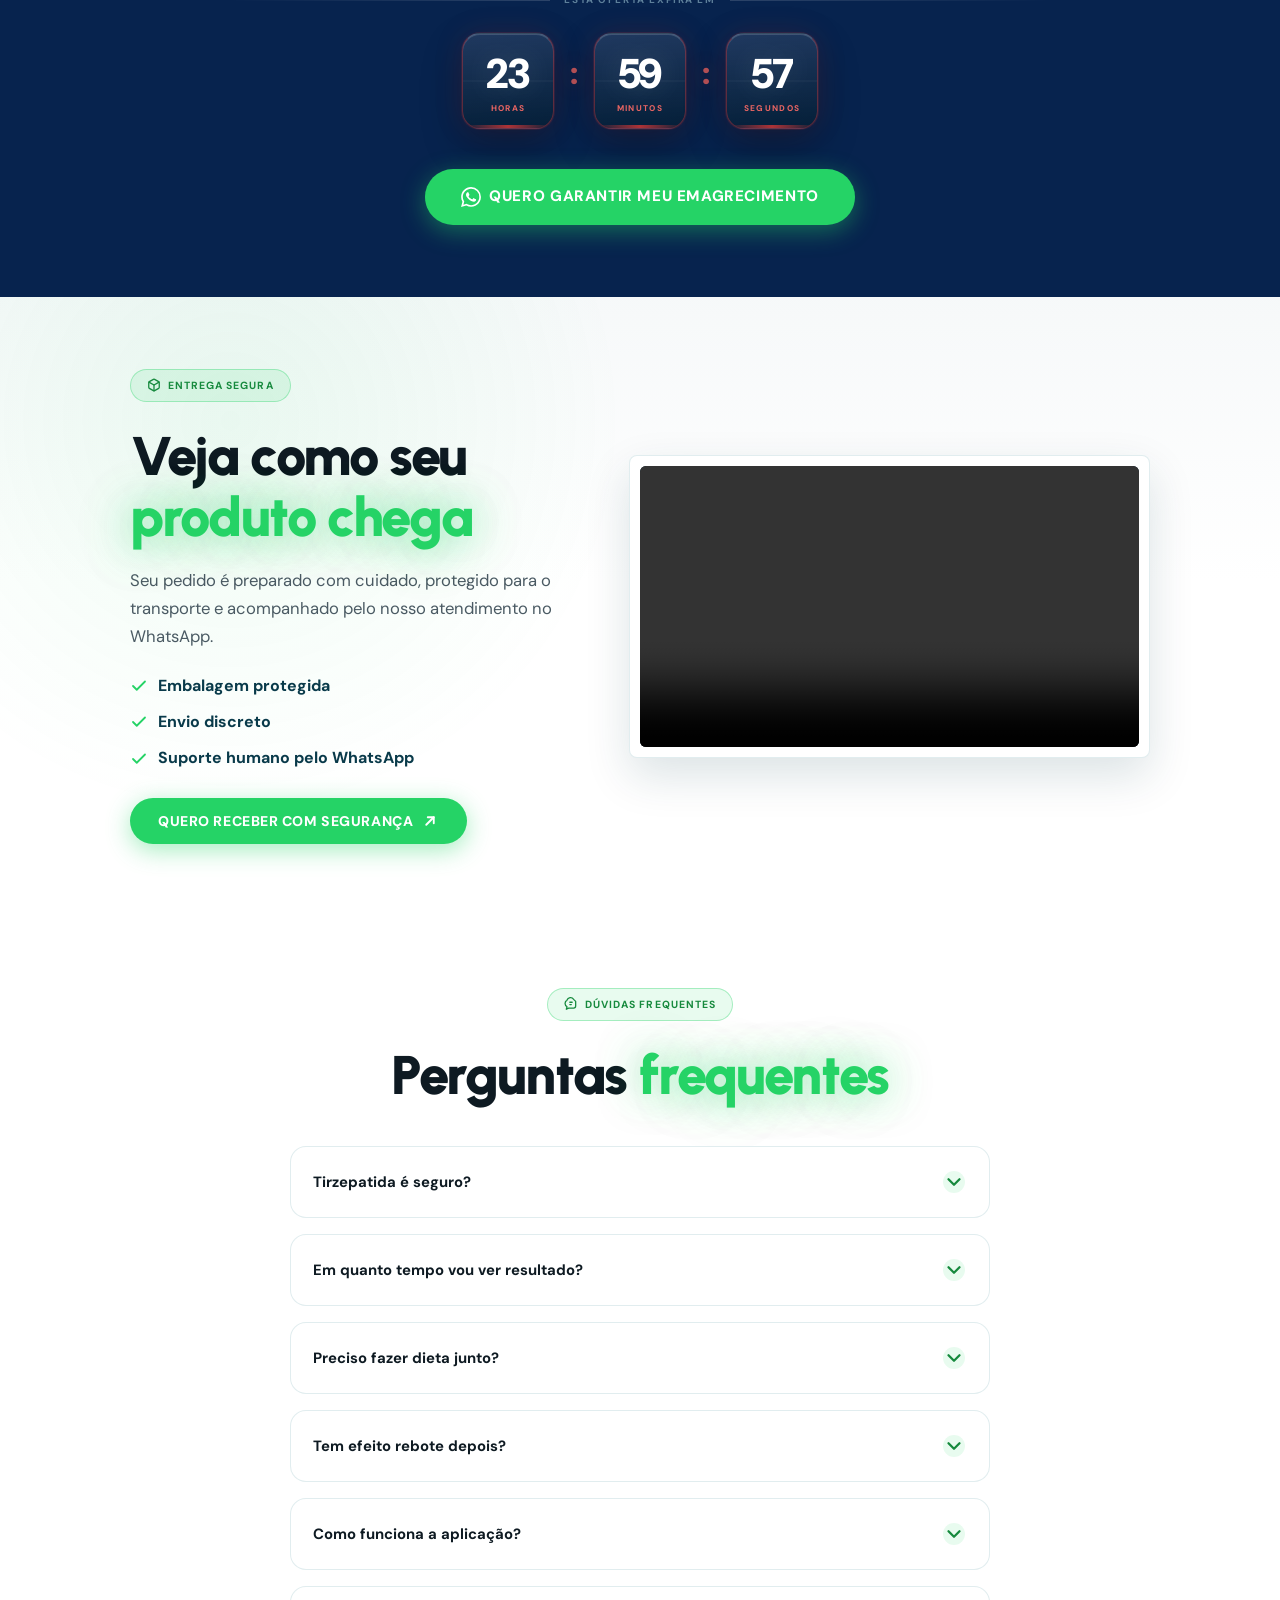
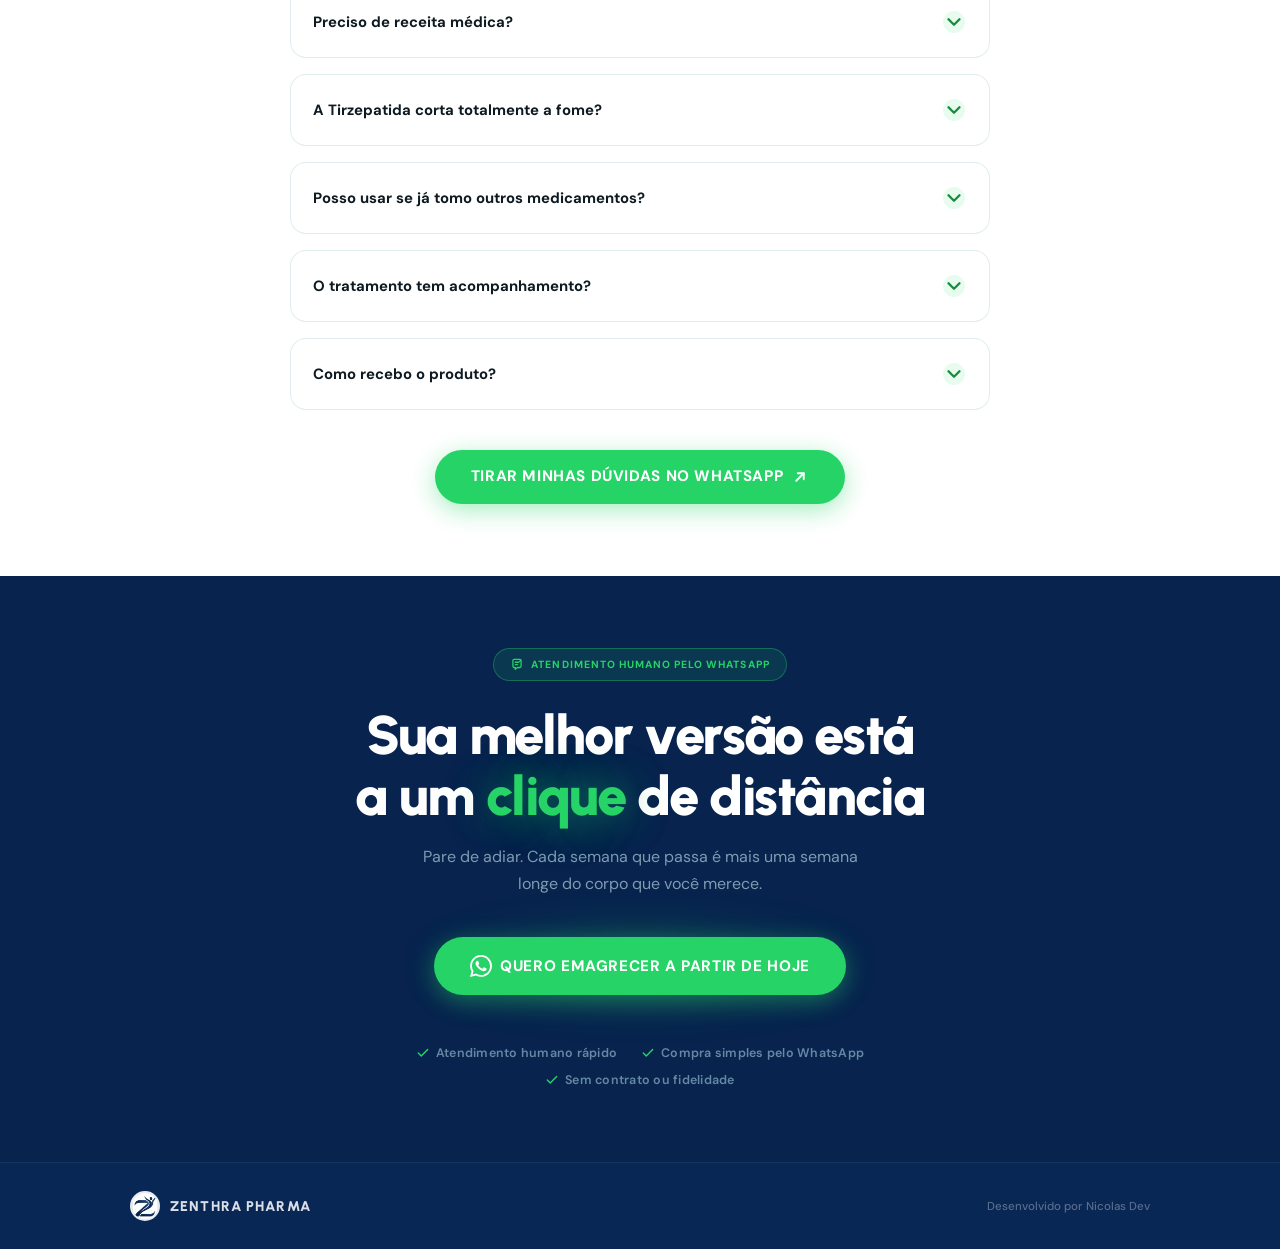
==== commit 29aca24e: "Update index.html" ====
--- a/index.html
+++ b/index.html
@@ -5,6 +5,16 @@
   <meta name="viewport" content="width=device-width, initial-scale=1.0">
   <meta name="description" content="Tirzepatida 15mg/0,5mL. Reduza a fome, elimine a compulsão e emagreça com leveza. Atendimento humano pelo WhatsApp em até 5 minutos.">
   <title>Tirzepatida | Emagreça sem passar fome | Atendimento Humano</title>
+
+  <!-- Google tag (gtag.js) -->
+  <script async src="https://www.googletagmanager.com/gtag/js?id=G-1FYY10GWYW"></script>
+  <script>
+    window.dataLayer = window.dataLayer || [];
+    function gtag(){dataLayer.push(arguments);}
+    gtag('js', new Date());
+
+    gtag('config', 'G-1FYY10GWYW');
+  </script>
 
   <!-- Open Graph -->
   <meta property="og:title" content="Tirzepatida | Emagreça sem passar fome | Atendimento Humano">
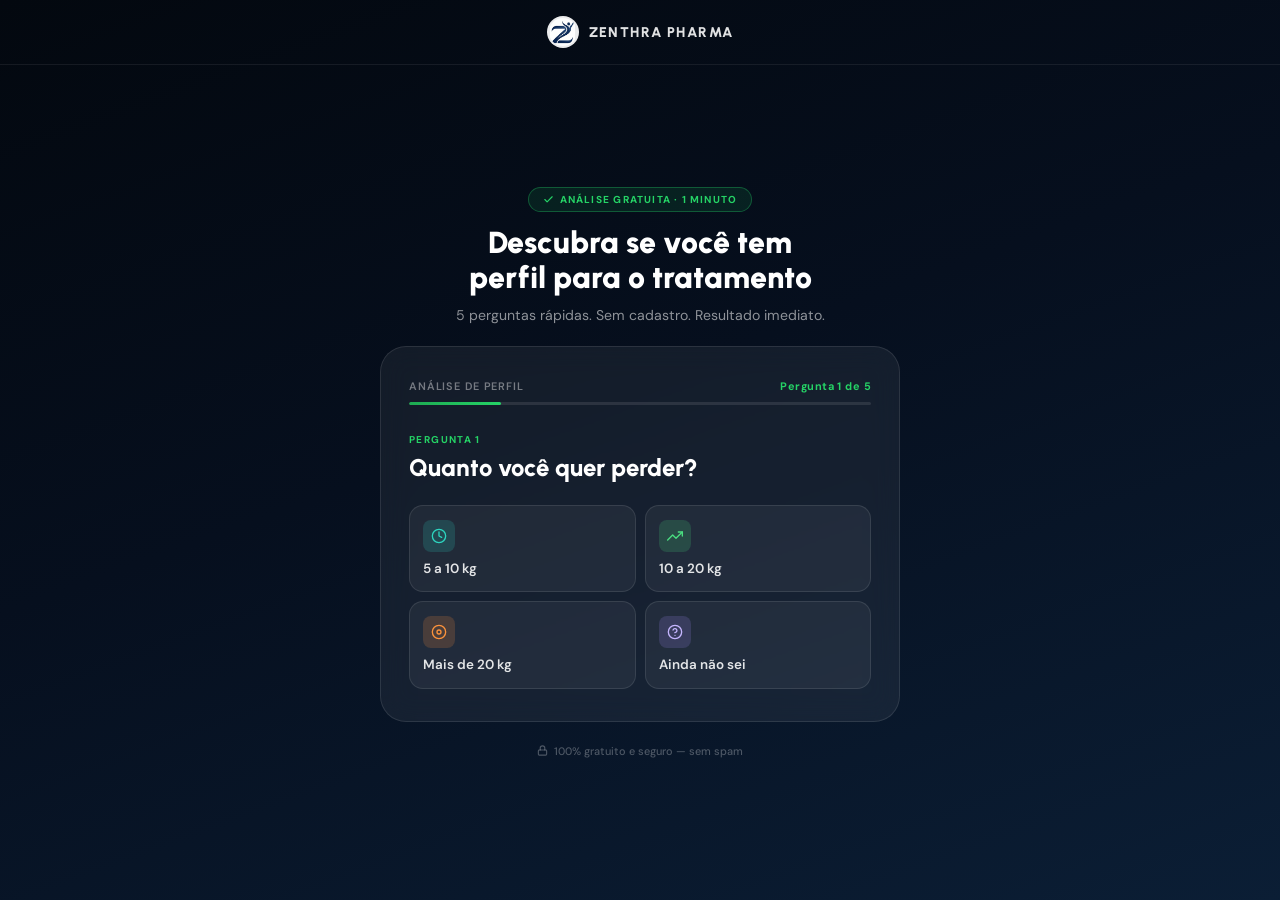
==== commit bbefdf47: "ok" ====
--- a/index.html
+++ b/index.html
@@ -1,920 +1,772 @@
-﻿<!DOCTYPE html>
+<!DOCTYPE html>
 <html lang="pt-BR">
 <head>
   <meta charset="UTF-8">
   <meta name="viewport" content="width=device-width, initial-scale=1.0">
-  <meta name="description" content="Tirzepatida 15mg/0,5mL. Reduza a fome, elimine a compulsão e emagreça com leveza. Atendimento humano pelo WhatsApp em até 5 minutos.">
-  <title>Tirzepatida | Emagreça sem passar fome | Atendimento Humano</title>
-
-  <!-- Google tag (gtag.js) -->
-  <script async src="https://www.googletagmanager.com/gtag/js?id=G-1FYY10GWYW"></script>
-  <script>
-    window.dataLayer = window.dataLayer || [];
-    function gtag(){dataLayer.push(arguments);}
-    gtag('js', new Date());
-
-    gtag('config', 'G-1FYY10GWYW');
-  </script>
-
-  <!-- Open Graph -->
-  <meta property="og:title" content="Tirzepatida | Emagreça sem passar fome | Atendimento Humano">
-  <meta property="og:description" content="Tirzepatida age direto no cérebro reduzindo o apetite e a compulsão alimentar. Atendimento humano pelo WhatsApp em até 5 minutos.">
-  <meta property="og:type" content="website">
-  <meta property="og:image" content="og-image.jpg">
-  <meta property="og:locale" content="pt_BR">
-  <meta name="twitter:card" content="summary_large_image">
-  <meta name="twitter:title" content="Tirzepatida | Emagreça sem passar fome | Atendimento Humano">
-  <meta name="twitter:description" content="Tirzepatida age direto no cérebro reduzindo o apetite e a compulsão alimentar.">
-
-  <!--
-  ============================================================
-  META PIXEL: cole seu Pixel ID abaixo e descomente o bloco
-  ============================================================
-  <script>
-    !function(f,b,e,v,n,t,s){if(f.fbq)return;n=f.fbq=function(){n.callMethod?
-    n.callMethod.apply(n,arguments):n.queue.push(arguments)};if(!f._fbq)f._fbq=n;
-    n.push=n;n.loaded=!0;n.version='2.0';n.queue=[];t=b.createElement(e);t.async=!0;
-    t.src=v;s=b.getElementsByTagName(e)[0];s.parentNode.insertBefore(t,s)}(window,
-    document,'script','https://connect.facebook.net/en_US/fbevents.js');
-    fbq('init', 'SEU_PIXEL_ID_AQUI');
-    fbq('track', 'PageView');
-  </script>
-  <noscript>
-    <img height="1" width="1" style="display:none"
-    src="https://www.facebook.com/tr?id=SEU_PIXEL_ID_AQUI&ev=PageView&noscript=1"/>
-  </noscript>
-  -->
-
-  <link rel="icon" type="image/png" href="logozenthra.PNG">
+  <meta name="description" content="Análise de perfil gratuita. Descubra em menos de 1 minuto se a Tirzepatida pode te ajudar.">
+  <title>Zenthra — Análise de Perfil Gratuita</title>
+
   <link rel="preconnect" href="https://fonts.googleapis.com">
   <link rel="preconnect" href="https://fonts.gstatic.com" crossorigin>
-  <link href="https://fonts.googleapis.com/css2?family=Urbanist:wght@700;800;900&family=DM+Sans:ital,opsz,wght@0,9..40,400;0,9..40,500;0,9..40,600;0,9..40,700;1,9..40,400&display=swap" rel="stylesheet">
-  <link rel="stylesheet" href="style.css">
+  <link href="https://fonts.googleapis.com/css2?family=Urbanist:wght@700;800;900&family=DM+Sans:opsz,wght@9..40,400;9..40,500;9..40,600;9..40,700&display=swap" rel="stylesheet">
+
+  <style>
+    *, *::before, *::after { box-sizing: border-box; margin: 0; padding: 0; }
+
+    :root {
+      --c-primary:  #0B6B7A;
+      --c-secondary:#093A4A;
+      --c-wpp:      #25D366;
+      --c-wpp-dark: #1eaa52;
+      --c-white:    #FFFFFF;
+      --font-d:     'Urbanist', sans-serif;
+      --font:       'DM Sans', sans-serif;
+    }
+
+    html { font-size: 16px; -webkit-text-size-adjust: 100%; scroll-behavior: smooth; }
+
+    body {
+      font-family: var(--font);
+      min-height: 100svh;
+      display: flex;
+      flex-direction: column;
+      background: linear-gradient(160deg, #03080f 0%, #060f1e 45%, #0b1e35 100%);
+      color: var(--c-white);
+      -webkit-font-smoothing: antialiased;
+      overflow-x: hidden;
+    }
+
+    /* ─── HEADER ─────────────────────────────── */
+    .qheader {
+      padding: 16px 24px;
+      display: flex;
+      align-items: center;
+      justify-content: center;
+      gap: 10px;
+      border-bottom: 1px solid rgba(255,255,255,0.07);
+      flex-shrink: 0;
+    }
+
+    .qheader img {
+      width: 32px; height: 32px;
+      border-radius: 50%;
+      background: rgba(255,255,255,0.92);
+      padding: 2px;
+      object-fit: contain;
+    }
+
+    .qheader__name {
+      font-family: var(--font-d);
+      font-size: 0.88rem;
+      font-weight: 800;
+      letter-spacing: 0.1em;
+      text-transform: uppercase;
+      color: rgba(255,255,255,0.88);
+    }
+
+    /* ─── MAIN ───────────────────────────────── */
+    .qmain {
+      flex: 1;
+      display: flex;
+      flex-direction: column;
+      align-items: center;
+      justify-content: center;
+      padding: 28px 20px 48px;
+    }
+
+    /* ─── INTRO ──────────────────────────────── */
+    .qintro {
+      text-align: center;
+      margin-bottom: 20px;
+    }
+
+    .qintro__badge {
+      display: inline-flex;
+      align-items: center;
+      gap: 6px;
+      background: rgba(37,211,102,0.1);
+      border: 1px solid rgba(37,211,102,0.32);
+      border-radius: 99px;
+      padding: 5px 14px;
+      font-size: 0.63rem;
+      font-weight: 700;
+      letter-spacing: 0.12em;
+      text-transform: uppercase;
+      color: var(--c-wpp);
+      margin-bottom: 14px;
+    }
+
+    .qintro h1 {
+      font-family: var(--font-d);
+      font-size: clamp(1.4rem, 5vw, 1.9rem);
+      font-weight: 900;
+      line-height: 1.14;
+      color: var(--c-white);
+      margin-bottom: 8px;
+    }
+
+    .qintro p {
+      font-size: 0.88rem;
+      color: rgba(255,255,255,0.55);
+      line-height: 1.6;
+    }
+
+    /* ─── CARD ───────────────────────────────── */
+    .qcard {
+      width: 100%;
+      max-width: 520px;
+      background: rgba(255,255,255,0.06);
+      border: 1px solid rgba(255,255,255,0.1);
+      backdrop-filter: blur(14px);
+      -webkit-backdrop-filter: blur(14px);
+      border-radius: 26px;
+      padding: 32px 28px;
+      overflow: hidden;
+    }
+
+    /* ─── PROGRESS ───────────────────────────── */
+    .qprogress { margin-bottom: 28px; }
+
+    .qprogress__meta {
+      display: flex;
+      align-items: center;
+      justify-content: space-between;
+      margin-bottom: 9px;
+    }
+
+    .qprogress__label {
+      font-size: 0.68rem;
+      font-weight: 600;
+      color: rgba(255,255,255,0.42);
+      letter-spacing: 0.08em;
+      text-transform: uppercase;
+    }
+
+    .qprogress__step {
+      font-size: 0.68rem;
+      font-weight: 700;
+      color: var(--c-wpp);
+      letter-spacing: 0.04em;
+    }
+
+    .qprogress__bar {
+      height: 3px;
+      background: rgba(255,255,255,0.1);
+      border-radius: 99px;
+      overflow: hidden;
+    }
+
+    .qprogress__fill {
+      height: 100%;
+      background: linear-gradient(90deg, var(--c-wpp-dark), var(--c-wpp));
+      border-radius: 99px;
+      width: 20%;
+      transition: width 0.55s cubic-bezier(.22,1,.36,1);
+    }
+
+    /* ─── SLIDE ──────────────────────────────── */
+    .slides { position: relative; }
+
+    .slide { display: none; }
+
+    .slide.active {
+      display: block;
+      animation: slideIn 0.36s cubic-bezier(.22,1,.36,1);
+    }
+
+    @keyframes slideIn {
+      from { opacity: 0; transform: translateX(28px); }
+      to   { opacity: 1; transform: translateX(0); }
+    }
+
+    /* ─── QUESTION ───────────────────────────── */
+    .q__tag {
+      display: block;
+      font-size: 0.62rem;
+      font-weight: 700;
+      letter-spacing: 0.14em;
+      text-transform: uppercase;
+      color: var(--c-wpp);
+      margin-bottom: 8px;
+    }
+
+    .q__text {
+      font-family: var(--font-d);
+      font-size: clamp(1.15rem, 3.5vw, 1.5rem);
+      font-weight: 800;
+      line-height: 1.2;
+      color: var(--c-white);
+      margin-bottom: 22px;
+    }
+
+    /* ─── OPTIONS ────────────────────────────── */
+    .options {
+      display: grid;
+      grid-template-columns: 1fr 1fr;
+      gap: 9px;
+    }
+
+    .opt {
+      display: flex;
+      flex-direction: column;
+      align-items: flex-start;
+      gap: 8px;
+      background: rgba(255,255,255,0.05);
+      border: 1.5px solid rgba(255,255,255,0.1);
+      border-radius: 14px;
+      padding: 14px 13px;
+      cursor: pointer;
+      text-align: left;
+      transition: border-color 0.18s, background 0.18s, transform 0.15s;
+      -webkit-tap-highlight-color: transparent;
+      font-family: var(--font);
+    }
+
+    .opt:hover {
+      background: rgba(255,255,255,0.09);
+      border-color: rgba(37,211,102,0.38);
+      transform: translateY(-1px);
+    }
+
+    .opt.selected {
+      background: rgba(37,211,102,0.14);
+      border-color: var(--c-wpp);
+    }
+
+    .opt__icon {
+      width: 32px; height: 32px;
+      background: rgba(255,255,255,0.08);
+      border-radius: 8px;
+      display: flex;
+      align-items: center;
+      justify-content: center;
+      color: rgba(255,255,255,0.75);
+      flex-shrink: 0;
+    }
+
+    .opt.selected .opt__icon {
+      background: rgba(37,211,102,0.18);
+      color: var(--c-wpp);
+    }
+
+    /* Cores por posição — aplica em todas as perguntas */
+    .opt:nth-child(1) .opt__icon { background: rgba(45,212,191,0.18); color: #2dd4bf; }
+    .opt:nth-child(2) .opt__icon { background: rgba(74,222,128,0.18); color: #4ade80; }
+    .opt:nth-child(3) .opt__icon { background: rgba(251,146,60,0.18); color: #fb923c; }
+    .opt:nth-child(4) .opt__icon { background: rgba(167,139,250,0.18); color: #c4b5fd; }
+
+    .opt.selected:nth-child(1) .opt__icon { background: rgba(45,212,191,0.28); color: #5eead4; }
+    .opt.selected:nth-child(2) .opt__icon { background: rgba(74,222,128,0.28); color: #86efac; }
+    .opt.selected:nth-child(3) .opt__icon { background: rgba(251,146,60,0.28); color: #fdba74; }
+    .opt.selected:nth-child(4) .opt__icon { background: rgba(167,139,250,0.28); color: #ddd6fe; }
+
+    .opt__label {
+      font-size: 0.84rem;
+      font-weight: 600;
+      color: rgba(255,255,255,0.88);
+      line-height: 1.3;
+    }
+
+    /* ─── LOADING ────────────────────────────── */
+    .loading-wrap {
+      text-align: center;
+      padding: 24px 0 8px;
+    }
+
+    .lring {
+      width: 68px; height: 68px;
+      margin: 0 auto 18px;
+    }
+
+    .lring circle {
+      fill: none;
+      stroke-width: 4.5;
+      stroke-linecap: round;
+    }
+
+    .lring .track { stroke: rgba(255,255,255,0.09); }
+
+    .lring .arc {
+      stroke: var(--c-wpp);
+      stroke-dasharray: 188;
+      stroke-dashoffset: 188;
+      transform-origin: center;
+      transform: rotate(-90deg);
+      animation: arcFill 2.3s ease forwards;
+    }
+
+    @keyframes arcFill {
+      to { stroke-dashoffset: 22; }
+    }
+
+    .loading-title {
+      font-family: var(--font-d);
+      font-size: 1.15rem;
+      font-weight: 800;
+      color: var(--c-white);
+      margin-bottom: 6px;
+    }
+
+    .loading-sub {
+      font-size: 0.82rem;
+      color: rgba(255,255,255,0.45);
+    }
+
+    .dots span {
+      animation: blink 1.3s ease-in-out infinite;
+    }
+    .dots span:nth-child(2) { animation-delay: 0.18s; }
+    .dots span:nth-child(3) { animation-delay: 0.36s; }
+
+    @keyframes blink {
+      0%, 80%, 100% { opacity: 0.2; }
+      40%            { opacity: 1; }
+    }
+
+    /* ─── RESULT ─────────────────────────────── */
+    .result-wrap { text-align: center; }
+
+    .result-icon {
+      width: 60px; height: 60px;
+      background: rgba(37,211,102,0.12);
+      border: 2px solid rgba(37,211,102,0.45);
+      border-radius: 50%;
+      display: flex;
+      align-items: center;
+      justify-content: center;
+      margin: 0 auto 16px;
+      animation: popIn 0.5s cubic-bezier(.22,1,.36,1);
+    }
+
+    @keyframes popIn {
+      from { opacity: 0; transform: scale(0.5); }
+      to   { opacity: 1; transform: scale(1); }
+    }
+
+    .result-badge {
+      display: inline-flex;
+      align-items: center;
+      gap: 6px;
+      background: rgba(37,211,102,0.1);
+      border: 1px solid rgba(37,211,102,0.32);
+      border-radius: 99px;
+      padding: 5px 14px;
+      font-size: 0.62rem;
+      font-weight: 700;
+      letter-spacing: 0.12em;
+      text-transform: uppercase;
+      color: var(--c-wpp);
+      margin-bottom: 14px;
+    }
+
+    .result-title {
+      font-family: var(--font-d);
+      font-size: clamp(1.3rem, 4vw, 1.75rem);
+      font-weight: 900;
+      line-height: 1.14;
+      color: var(--c-white);
+      margin-bottom: 10px;
+    }
+
+    .result-sub {
+      font-size: 0.87rem;
+      color: rgba(255,255,255,0.6);
+      line-height: 1.65;
+      margin-bottom: 20px;
+      max-width: 380px;
+      margin-left: auto;
+      margin-right: auto;
+    }
+
+    .result-points {
+      list-style: none;
+      background: rgba(255,255,255,0.05);
+      border: 1px solid rgba(255,255,255,0.09);
+      border-radius: 14px;
+      padding: 14px 16px;
+      margin-bottom: 22px;
+      text-align: left;
+    }
+
+    .result-points li {
+      display: flex;
+      align-items: center;
+      gap: 10px;
+      font-size: 0.84rem;
+      font-weight: 500;
+      color: rgba(255,255,255,0.82);
+      padding: 5px 0;
+    }
+
+    .result-points li + li { border-top: 1px solid rgba(255,255,255,0.07); }
+
+    .result-points .ck { color: var(--c-wpp); flex-shrink: 0; }
+
+    /* ─── BUTTON ─────────────────────────────── */
+    .btn-go {
+      display: flex;
+      align-items: center;
+      justify-content: center;
+      gap: 9px;
+      width: 100%;
+      padding: 17px 24px;
+      border-radius: 99px;
+      background: var(--c-wpp);
+      color: var(--c-white);
+      font-family: var(--font);
+      font-size: 0.9rem;
+      font-weight: 800;
+      letter-spacing: 0.04em;
+      text-transform: uppercase;
+      text-decoration: none;
+      cursor: pointer;
+      border: none;
+      box-shadow: 0 6px 28px rgba(37,211,102,0.45);
+      animation: pulseBtn 2.8s ease-in-out infinite;
+      transition: background 0.2s, transform 0.2s;
+    }
+
+    .btn-go:hover {
+      background: var(--c-wpp-dark);
+      transform: translateY(-2px);
+    }
+
+    @keyframes pulseBtn {
+      0%, 100% { box-shadow: 0 6px 28px rgba(37,211,102,0.45); }
+      50%       { box-shadow: 0 6px 36px rgba(37,211,102,0.65), 0 0 0 10px rgba(37,211,102,0.1); }
+    }
+
+    .btn-go__sub {
+      display: block;
+      text-align: center;
+      font-size: 0.68rem;
+      color: rgba(255,255,255,0.38);
+      font-weight: 500;
+      margin-top: 9px;
+    }
+
+    /* ─── FOOT NOTE ──────────────────────────── */
+    .qfoot {
+      display: flex;
+      align-items: center;
+      justify-content: center;
+      gap: 6px;
+      margin-top: 22px;
+      font-size: 0.68rem;
+      color: rgba(255,255,255,0.28);
+      font-weight: 500;
+    }
+
+    /* ─── RESPONSIVE ─────────────────────────── */
+    @media (max-width: 420px) {
+      .qcard { padding: 24px 18px; border-radius: 20px; }
+      .options { grid-template-columns: 1fr; }
+    }
+  </style>
 </head>
 <body>
 
-  <header class="site-header" aria-label="Cabeçalho principal">
-    <div class="container">
-      <div class="site-header__inner">
-        <a href="#hero" class="site-header__brand" aria-label="Ir para o início">
-          <img class="site-header__logo" src="logozenthra.PNG" alt="" aria-hidden="true">
-          <div class="site-header__brand-text">
-            <span class="site-header__name">Zenthra</span>
-            <span class="site-header__sub">Pharma</span>
+  <!-- HEADER -->
+  <header class="qheader">
+    <img src="logozenthra.PNG" alt="">
+    <span class="qheader__name">Zenthra Pharma</span>
+  </header>
+
+  <!-- MAIN -->
+  <main class="qmain">
+
+    <!-- INTRO (acima do card) -->
+    <div class="qintro">
+      <div class="qintro__badge">
+        <svg width="11" height="11" viewBox="0 0 24 24" fill="none" stroke="currentColor" stroke-width="2.5" stroke-linecap="round" stroke-linejoin="round" aria-hidden="true"><polyline points="20 6 9 17 4 12"/></svg>
+        ANÁLISE GRATUITA · 1 MINUTO
+      </div>
+      <h1>Descubra se você tem<br>perfil para o tratamento</h1>
+      <p>5 perguntas rápidas. Sem cadastro. Resultado imediato.</p>
+    </div>
+
+    <!-- CARD DO QUIZ -->
+    <div class="qcard">
+
+      <!-- PROGRESS -->
+      <div class="qprogress" id="progressWrap">
+        <div class="qprogress__meta">
+          <span class="qprogress__label">Análise de perfil</span>
+          <span class="qprogress__step" id="stepLabel">Pergunta 1 de 5</span>
+        </div>
+        <div class="qprogress__bar">
+          <div class="qprogress__fill" id="progressFill"></div>
+        </div>
+      </div>
+
+      <!-- SLIDES -->
+      <div class="slides">
+
+        <!-- Q1 -->
+        <div class="slide active" id="q0">
+          <span class="q__tag">Pergunta 1</span>
+          <p class="q__text">Quanto você quer perder?</p>
+          <div class="options">
+            <button class="opt" onclick="pickOpt(0,0)">
+              <div class="opt__icon">
+                <svg width="16" height="16" viewBox="0 0 24 24" fill="none" stroke="currentColor" stroke-width="2" stroke-linecap="round" stroke-linejoin="round"><circle cx="12" cy="12" r="10"/><polyline points="12 6 12 12 16 14"/></svg>
+              </div>
+              <span class="opt__label">5 a 10 kg</span>
+            </button>
+            <button class="opt" onclick="pickOpt(0,1)">
+              <div class="opt__icon">
+                <svg width="16" height="16" viewBox="0 0 24 24" fill="none" stroke="currentColor" stroke-width="2" stroke-linecap="round" stroke-linejoin="round"><polyline points="23 6 13.5 15.5 8.5 10.5 1 18"/><polyline points="17 6 23 6 23 12"/></svg>
+              </div>
+              <span class="opt__label">10 a 20 kg</span>
+            </button>
+            <button class="opt" onclick="pickOpt(0,2)">
+              <div class="opt__icon">
+                <svg width="16" height="16" viewBox="0 0 24 24" fill="none" stroke="currentColor" stroke-width="2" stroke-linecap="round" stroke-linejoin="round"><circle cx="12" cy="12" r="10"/><circle cx="12" cy="12" r="3"/></svg>
+              </div>
+              <span class="opt__label">Mais de 20 kg</span>
+            </button>
+            <button class="opt" onclick="pickOpt(0,3)">
+              <div class="opt__icon">
+                <svg width="16" height="16" viewBox="0 0 24 24" fill="none" stroke="currentColor" stroke-width="2" stroke-linecap="round" stroke-linejoin="round"><circle cx="12" cy="12" r="10"/><path d="M9.09 9a3 3 0 0 1 5.83 1c0 2-3 3-3 3"/><line x1="12" y1="17" x2="12.01" y2="17"/></svg>
+              </div>
+              <span class="opt__label">Ainda não sei</span>
+            </button>
           </div>
-        </a>
-
-        <nav class="site-header__nav" aria-label="Navegação principal">
-          <a href="#dores">Para quem</a>
-          <a href="#como-funciona">Como funciona</a>
-          <a href="#depoimentos">Resultados</a>
-          <a href="#urgencia">Oferta</a>
-          <a href="#faq">Dúvidas</a>
-        </nav>
-
-        <button class="site-header__hamburger" id="hamburgerBtn" aria-label="Abrir menu" aria-expanded="false">
-          <span></span><span></span><span></span>
-        </button>
-
-        <a
-          href="https://wa.me/554399626440?text=Ol%C3%A1!%20Vim%20pela%20p%C3%A1gina%20e%20quero%20comprar%20Tirzepatida.%20Pode%20me%20passar%20valores%20e%20disponibilidade%3F"
-          class="site-header__cta"
-          target="_blank"
-          rel="noopener noreferrer"
-        >
-          <svg width="14" height="14" viewBox="0 0 24 24" fill="currentColor" aria-hidden="true"><path d="M17.472 14.382c-.297-.149-1.758-.867-2.03-.967-.273-.099-.471-.148-.67.15-.197.297-.767.966-.94 1.164-.173.199-.347.223-.644.075-.297-.15-1.255-.463-2.39-1.475-.883-.788-1.48-1.761-1.653-2.059-.173-.297-.018-.458.13-.606.134-.133.298-.347.446-.52.149-.174.198-.298.298-.497.099-.198.05-.371-.025-.52-.075-.149-.669-1.612-.916-2.207-.242-.579-.487-.5-.669-.51-.173-.008-.371-.01-.57-.01-.198 0-.52.074-.792.372-.272.297-1.04 1.016-1.04 2.479 0 1.462 1.065 2.875 1.213 3.074.149.198 2.096 3.2 5.077 4.487.709.306 1.262.489 1.694.625.712.227 1.36.195 1.871.118.571-.085 1.758-.719 2.006-1.413.248-.694.248-1.289.173-1.413-.074-.124-.272-.198-.57-.347m-5.421 7.403h-.004a9.87 9.87 0 01-5.031-1.378l-.361-.214-3.741.982.998-3.648-.235-.374a9.86 9.86 0 01-1.51-5.26c.001-5.45 4.436-9.884 9.888-9.884 2.64 0 5.122 1.03 6.988 2.898a9.825 9.825 0 012.893 6.994c-.003 5.45-4.437 9.884-9.885 9.884m8.413-18.297A11.815 11.815 0 0012.05 0C5.495 0 .16 5.335.157 11.892c0 2.096.547 4.142 1.588 5.945L.057 24l6.305-1.654a11.882 11.882 0 005.683 1.448h.005c6.554 0 11.89-5.335 11.893-11.893a11.821 11.821 0 00-3.48-8.413z"/></svg>
-          Quero emagrecer
-        </a>
-      </div>
-    </div>
-  </header>
-
-  <!-- Mobile nav overlay -->
-  <div class="mobile-nav" id="mobileNav" aria-hidden="true">
-    <nav>
-      <a href="#dores">Para quem</a>
-      <a href="#como-funciona">Como funciona</a>
-      <a href="#depoimentos">Resultados</a>
-      <a href="#urgencia">Oferta</a>
-      <a href="#faq">Dúvidas</a>
-      <a
-        href="https://wa.me/554399626440?text=Ol%C3%A1!%20Vim%20pela%20p%C3%A1gina%20e%20quero%20comprar%20Tirzepatida.%20Pode%20me%20passar%20valores%20e%20disponibilidade%3F"
-        class="btn btn--wpp btn--pulse mobile-nav__cta"
-        target="_blank" rel="noopener noreferrer"
-      >
-        Quero emagrecer
-        <svg width="18" height="18" viewBox="0 0 24 24" fill="none" stroke="currentColor" stroke-width="2.5" stroke-linecap="round" stroke-linejoin="round" aria-hidden="true">
-          <path d="M7 17L17 7"/>
-          <path d="M9 7h8v8"/>
-        </svg>
-      </a>
-    </nav>
-  </div>
-
-  <div class="product-modal" id="productModal" aria-hidden="true">
-    <button class="product-modal__backdrop" type="button" aria-label="Fechar foto" data-product-modal-close></button>
-    <div class="product-modal__dialog" role="dialog" aria-modal="true" aria-label="Foto da ampola de Tirzepatida">
-      <button class="product-modal__close" type="button" aria-label="Fechar foto" data-product-modal-close>
-        <span></span>
-        <span></span>
-      </button>
-      <img src="tirzex1.webp" alt="Ampola de Tirzepatida">
-    </div>
-  </div>
-
-  <!-- ═══════════════════════════════════
-       SEÇÃO 1: HERO
-  ═══════════════════════════════════ -->
-  <section class="hero" id="hero">
-    <div class="hero__bg-orb hero__bg-orb--1" aria-hidden="true"></div>
-    <div class="hero__bg-orb hero__bg-orb--2" aria-hidden="true"></div>
-    <div class="container">
-      <div class="hero__inner">
-
-        <div class="hero__content fade-left">
-          <div class="badge">
-            <svg width="14" height="14" viewBox="0 0 24 24" fill="none" stroke="currentColor" stroke-width="2.2" stroke-linecap="round" stroke-linejoin="round" aria-hidden="true"><path d="M12 3l7 3v5c0 4.6-2.9 8.1-7 10-4.1-1.9-7-5.4-7-10V6l7-3z"/><path d="M9 12l2 2 4-5"/></svg>
-            ESPECIALISTAS EM EMAGRECIMENTO
+        </div>
+
+        <!-- Q2 -->
+        <div class="slide" id="q1">
+          <span class="q__tag">Pergunta 2</span>
+          <p class="q__text">Há quanto tempo tenta emagrecer?</p>
+          <div class="options">
+            <button class="opt" onclick="pickOpt(1,0)">
+              <div class="opt__icon">
+                <svg width="16" height="16" viewBox="0 0 24 24" fill="none" stroke="currentColor" stroke-width="2" stroke-linecap="round" stroke-linejoin="round"><rect x="3" y="4" width="18" height="18" rx="2" ry="2"/><line x1="16" y1="2" x2="16" y2="6"/><line x1="8" y1="2" x2="8" y2="6"/><line x1="3" y1="10" x2="21" y2="10"/></svg>
+              </div>
+              <span class="opt__label">Menos de 1 ano</span>
+            </button>
+            <button class="opt" onclick="pickOpt(1,1)">
+              <div class="opt__icon">
+                <svg width="16" height="16" viewBox="0 0 24 24" fill="none" stroke="currentColor" stroke-width="2" stroke-linecap="round" stroke-linejoin="round"><circle cx="12" cy="12" r="10"/><polyline points="12 6 12 12 16 14"/></svg>
+              </div>
+              <span class="opt__label">1 a 3 anos</span>
+            </button>
+            <button class="opt" onclick="pickOpt(1,2)">
+              <div class="opt__icon">
+                <svg width="16" height="16" viewBox="0 0 24 24" fill="none" stroke="currentColor" stroke-width="2" stroke-linecap="round" stroke-linejoin="round"><polyline points="17 1 21 5 17 9"/><path d="M3 11V9a4 4 0 0 1 4-4h14"/><polyline points="7 23 3 19 7 15"/><path d="M21 13v2a4 4 0 0 1-4 4H3"/></svg>
+              </div>
+              <span class="opt__label">Mais de 3 anos</span>
+            </button>
+            <button class="opt" onclick="pickOpt(1,3)">
+              <div class="opt__icon">
+                <svg width="16" height="16" viewBox="0 0 24 24" fill="none" stroke="currentColor" stroke-width="2" stroke-linecap="round" stroke-linejoin="round"><path d="M20 21v-2a4 4 0 0 0-4-4H8a4 4 0 0 0-4 4v2"/><circle cx="12" cy="7" r="4"/></svg>
+              </div>
+              <span class="opt__label">A vida toda</span>
+            </button>
           </div>
-          <h1 class="hero__headline">
-            <span class="btn__text-desktop">Menos fome.<br>Mais resultado. <span class="hero__headline-highlight">Sem sofrer com dieta.</span></span>
-            <span class="btn__text-mobile">Menos fome.<br>Mais resultado.<br><span class="hero__headline-highlight">Sem sofrer com dieta.</span></span>
-          </h1>
-          <p class="hero__subheadline">
-            Reduza o apetite e a compulsão alimentar<br>
-            para emagrecer com mais leveza.
-          </p>
-          <a
-            href="https://wa.me/554399626440?text=Ol%C3%A1!%20Vim%20pela%20p%C3%A1gina%20e%20quero%20comprar%20Tirzepatida.%20Pode%20me%20passar%20valores%20e%20disponibilidade%3F"
-            class="btn btn--wpp btn--lg btn--pulse btn-magnetic"
-            target="_blank"
-            rel="noopener noreferrer"
-          >
-            <span class="btn__text-mobile">QUERO EMAGRECER</span>
-            <span class="btn__text-desktop">COMEÇAR MEU EMAGRECIMENTO</span>
-            <svg width="18" height="18" viewBox="0 0 24 24" fill="none" stroke="currentColor" stroke-width="2.5" stroke-linecap="round" stroke-linejoin="round" aria-hidden="true">
-              <path d="M7 17L17 7"/>
-              <path d="M9 7h8v8"/>
+        </div>
+
+        <!-- Q3 -->
+        <div class="slide" id="q2">
+          <span class="q__tag">Pergunta 3</span>
+          <p class="q__text">Já tentou algum método para emagrecer?</p>
+          <div class="options">
+            <button class="opt" onclick="pickOpt(2,0)">
+              <div class="opt__icon">
+                <svg width="16" height="16" viewBox="0 0 24 24" fill="none" stroke="currentColor" stroke-width="2" stroke-linecap="round" stroke-linejoin="round"><circle cx="12" cy="12" r="10"/><line x1="8" y1="12" x2="16" y2="12"/></svg>
+              </div>
+              <span class="opt__label">Nunca tentei</span>
+            </button>
+            <button class="opt" onclick="pickOpt(2,1)">
+              <div class="opt__icon">
+                <svg width="16" height="16" viewBox="0 0 24 24" fill="none" stroke="currentColor" stroke-width="2" stroke-linecap="round" stroke-linejoin="round"><polyline points="22 12 18 12 15 21 9 3 6 12 2 12"/></svg>
+              </div>
+              <span class="opt__label">Dietas e exercícios</span>
+            </button>
+            <button class="opt" onclick="pickOpt(2,2)">
+              <div class="opt__icon">
+                <svg width="16" height="16" viewBox="0 0 24 24" fill="none" stroke="currentColor" stroke-width="2" stroke-linecap="round" stroke-linejoin="round"><path d="M9 3H5a2 2 0 0 0-2 2v4m6-6h10a2 2 0 0 1 2 2v4M9 3v18m0 0h10a2 2 0 0 0 2-2v-4M9 21H5a2 2 0 0 1-2-2v-4m0 0h18"/></svg>
+              </div>
+              <span class="opt__label">Remédios ou suplementos</span>
+            </button>
+            <button class="opt" onclick="pickOpt(2,3)">
+              <div class="opt__icon">
+                <svg width="16" height="16" viewBox="0 0 24 24" fill="none" stroke="currentColor" stroke-width="2" stroke-linecap="round" stroke-linejoin="round"><polygon points="12 2 15.09 8.26 22 9.27 17 14.14 18.18 21.02 12 17.77 5.82 21.02 7 14.14 2 9.27 8.91 8.26 12 2"/></svg>
+              </div>
+              <span class="opt__label">Vários métodos sem sucesso</span>
+            </button>
+          </div>
+        </div>
+
+        <!-- Q4 -->
+        <div class="slide" id="q3">
+          <span class="q__tag">Pergunta 4</span>
+          <p class="q__text">Qual é seu maior obstáculo?</p>
+          <div class="options">
+            <button class="opt" onclick="pickOpt(3,0)">
+              <div class="opt__icon">
+                <svg width="16" height="16" viewBox="0 0 24 24" fill="none" stroke="currentColor" stroke-width="2" stroke-linecap="round" stroke-linejoin="round"><path d="M18 8h1a4 4 0 0 1 0 8h-1"/><path d="M2 8h16v9a4 4 0 0 1-4 4H6a4 4 0 0 1-4-4V8z"/><line x1="6" y1="1" x2="6" y2="4"/><line x1="10" y1="1" x2="10" y2="4"/><line x1="14" y1="1" x2="14" y2="4"/></svg>
+              </div>
+              <span class="opt__label">Fome constante</span>
+            </button>
+            <button class="opt" onclick="pickOpt(3,1)">
+              <div class="opt__icon">
+                <svg width="16" height="16" viewBox="0 0 24 24" fill="none" stroke="currentColor" stroke-width="2" stroke-linecap="round" stroke-linejoin="round"><path d="M20.84 4.61a5.5 5.5 0 0 0-7.78 0L12 5.67l-1.06-1.06a5.5 5.5 0 0 0-7.78 7.78l1.06 1.06L12 21.23l7.78-7.78 1.06-1.06a5.5 5.5 0 0 0 0-7.78z"/></svg>
+              </div>
+              <span class="opt__label">Compulsão alimentar</span>
+            </button>
+            <button class="opt" onclick="pickOpt(3,2)">
+              <div class="opt__icon">
+                <svg width="16" height="16" viewBox="0 0 24 24" fill="none" stroke="currentColor" stroke-width="2" stroke-linecap="round" stroke-linejoin="round"><polygon points="13 2 3 14 12 14 11 22 21 10 12 10 13 2"/></svg>
+              </div>
+              <span class="opt__label">Metabolismo lento</span>
+            </button>
+            <button class="opt" onclick="pickOpt(3,3)">
+              <div class="opt__icon">
+                <svg width="16" height="16" viewBox="0 0 24 24" fill="none" stroke="currentColor" stroke-width="2" stroke-linecap="round" stroke-linejoin="round"><path d="M9.09 9a3 3 0 0 1 5.83 1c0 2-3 3-3 3"/><circle cx="12" cy="12" r="10"/><line x1="12" y1="17" x2="12.01" y2="17"/></svg>
+              </div>
+              <span class="opt__label">Ansiedade e estresse</span>
+            </button>
+          </div>
+        </div>
+
+        <!-- Q5 -->
+        <div class="slide" id="q4">
+          <span class="q__tag">Pergunta 5</span>
+          <p class="q__text">Quando você quer começar o tratamento?</p>
+          <div class="options">
+            <button class="opt" onclick="pickOpt(4,0)">
+              <div class="opt__icon">
+                <svg width="16" height="16" viewBox="0 0 24 24" fill="none" stroke="currentColor" stroke-width="2" stroke-linecap="round" stroke-linejoin="round"><polygon points="13 2 3 14 12 14 11 22 21 10 12 10 13 2"/></svg>
+              </div>
+              <span class="opt__label">Quero começar agora</span>
+            </button>
+            <button class="opt" onclick="pickOpt(4,1)">
+              <div class="opt__icon">
+                <svg width="16" height="16" viewBox="0 0 24 24" fill="none" stroke="currentColor" stroke-width="2" stroke-linecap="round" stroke-linejoin="round"><rect x="3" y="4" width="18" height="18" rx="2" ry="2"/><line x1="16" y1="2" x2="16" y2="6"/><line x1="8" y1="2" x2="8" y2="6"/><line x1="3" y1="10" x2="21" y2="10"/></svg>
+              </div>
+              <span class="opt__label">Nos próximos dias</span>
+            </button>
+            <button class="opt" onclick="pickOpt(4,2)">
+              <div class="opt__icon">
+                <svg width="16" height="16" viewBox="0 0 24 24" fill="none" stroke="currentColor" stroke-width="2" stroke-linecap="round" stroke-linejoin="round"><circle cx="12" cy="12" r="10"/><polyline points="12 6 12 12 16 14"/></svg>
+              </div>
+              <span class="opt__label">Neste mês</span>
+            </button>
+            <button class="opt" onclick="pickOpt(4,3)">
+              <div class="opt__icon">
+                <svg width="16" height="16" viewBox="0 0 24 24" fill="none" stroke="currentColor" stroke-width="2" stroke-linecap="round" stroke-linejoin="round"><circle cx="11" cy="11" r="8"/><line x1="21" y1="21" x2="16.65" y2="16.65"/></svg>
+              </div>
+              <span class="opt__label">Ainda estou avaliando</span>
+            </button>
+          </div>
+        </div>
+
+        <!-- LOADING -->
+        <div class="slide" id="loading">
+          <div class="loading-wrap">
+            <svg class="lring" viewBox="0 0 68 68">
+              <circle class="track" cx="34" cy="34" r="28"/>
+              <circle class="arc"   cx="34" cy="34" r="28"/>
             </svg>
-          </a>
-          <p class="hero__microcopy">
-            <svg width="15" height="15" viewBox="0 0 24 24" fill="#25D366" aria-hidden="true">
-              <path d="M17.472 14.382c-.297-.149-1.758-.867-2.03-.967-.273-.099-.471-.148-.67.15-.197.297-.767.966-.94 1.164-.173.199-.347.223-.644.075-.297-.15-1.255-.463-2.39-1.475-.883-.788-1.48-1.761-1.653-2.059-.173-.297-.018-.458.13-.606.134-.133.298-.347.446-.52.149-.174.198-.298.298-.497.099-.198.05-.371-.025-.52-.075-.149-.669-1.612-.916-2.207-.242-.579-.487-.5-.669-.51-.173-.008-.371-.01-.57-.01-.198 0-.52.074-.792.372-.272.297-1.04 1.016-1.04 2.479 0 1.462 1.065 2.875 1.213 3.074.149.198 2.096 3.2 5.077 4.487.709.306 1.262.489 1.694.625.712.227 1.36.195 1.871.118.571-.085 1.758-.719 2.006-1.413.248-.694.248-1.289.173-1.413-.074-.124-.272-.198-.57-.347m-5.421 7.403h-.004a9.87 9.87 0 01-5.031-1.378l-.361-.214-3.741.982.998-3.648-.235-.374a9.86 9.86 0 01-1.51-5.26c.001-5.45 4.436-9.884 9.888-9.884 2.64 0 5.122 1.03 6.988 2.898a9.825 9.825 0 012.893 6.994c-.003 5.45-4.437 9.884-9.885 9.884m8.413-18.297A11.815 11.815 0 0012.05 0C5.495 0 .16 5.335.157 11.892c0 2.096.547 4.142 1.588 5.945L.057 24l6.305-1.654a11.882 11.882 0 005.683 1.448h.005c6.554 0 11.89-5.335 11.893-11.893a11.821 11.821 0 00-3.48-8.413z"/>
-            </svg>
-            Atendimento humano pelo WhatsApp em até 5 minutos
-          </p>
-        </div>
-
-        <button
-          type="button"
-          class="hero__product-mobile fade-up"
-          aria-label="Abrir foto da ampola de Tirzepatida"
-          data-product-modal-open
-        >
-          <img
-            src="tirzex1.webp"
-            alt="Ampola de Tirzepatida"
-            loading="eager"
-          >
-          <span class="hero__product-zoom" aria-hidden="true">
-            <svg width="13" height="13" viewBox="0 0 24 24" fill="none" stroke="currentColor" stroke-width="2.4" stroke-linecap="round" stroke-linejoin="round">
-              <circle cx="11" cy="11" r="7"></circle>
-              <path d="M21 21l-4.35-4.35"></path>
-              <path d="M11 8v6"></path>
-              <path d="M8 11h6"></path>
-            </svg>
-          </span>
-        </button>
-
-        <div class="hero__visual fade-right" aria-hidden="true">
-          <div class="before-after">
-            <div class="before-after__panel">
-              <div class="before-after__img before-after__img--before">
-                <svg width="52" height="52" viewBox="0 0 24 24" fill="rgba(255,255,255,0.25)">
-                  <path d="M12 2a5 5 0 1 0 5 5 5 5 0 0 0-5-5zm0 8a3 3 0 1 1 3-3 3 3 0 0 1-3 3zm9 11v-1a7 7 0 0 0-7-7h-4a7 7 0 0 0-7 7v1h2v-1a5 5 0 0 1 5-5h4a5 5 0 0 1 5 5v1z"/>
-                </svg>
-              </div>
-              <span class="before-after__label">ANTES</span>
+            <p class="loading-title">Analisando seu perfil<span class="dots"><span>.</span><span>.</span><span>.</span></span></p>
+            <p class="loading-sub">Verificando compatibilidade com o tratamento</p>
+          </div>
+        </div>
+
+        <!-- RESULT -->
+        <div class="slide" id="result">
+          <div class="result-wrap">
+            <div class="result-icon">
+              <svg width="26" height="26" viewBox="0 0 24 24" fill="none" stroke="#25D366" stroke-width="2.5" stroke-linecap="round" stroke-linejoin="round" aria-hidden="true"><polyline points="20 6 9 17 4 12"/></svg>
             </div>
-            <div class="before-after__arrow" aria-hidden="true">
-              <svg width="24" height="24" viewBox="0 0 24 24" fill="none" stroke="#F26B1F" stroke-width="2.5" stroke-linecap="round" stroke-linejoin="round">
-                <line x1="5" y1="12" x2="19" y2="12"/><polyline points="12 5 19 12 12 19"/>
-              </svg>
+            <div class="result-badge">
+              <svg width="10" height="10" viewBox="0 0 24 24" fill="none" stroke="currentColor" stroke-width="2.5" stroke-linecap="round" stroke-linejoin="round" aria-hidden="true"><polyline points="20 6 9 17 4 12"/></svg>
+              PERFIL APROVADO
             </div>
-            <div class="before-after__panel">
-              <div class="before-after__img before-after__img--after">
-                <svg width="52" height="52" viewBox="0 0 24 24" fill="rgba(255,255,255,0.35)">
-                  <path d="M12 2a5 5 0 1 0 5 5 5 5 0 0 0-5-5zm0 8a3 3 0 1 1 3-3 3 3 0 0 1-3 3zm9 11v-1a7 7 0 0 0-7-7h-4a7 7 0 0 0-7 7v1h2v-1a5 5 0 0 1 5-5h4a5 5 0 0 1 5 5v1z"/>
-                </svg>
-              </div>
-              <span class="before-after__label before-after__label--after">DEPOIS</span>
-            </div>
+            <h2 class="result-title">Você tem perfil para<br>o tratamento!</h2>
+            <p class="result-sub" id="resultSub">Com base nas suas respostas, a Tirzepatida pode ser exatamente o que você precisa para emagrecer com mais leveza e menos esforço.</p>
+            <ul class="result-points">
+              <li>
+                <svg class="ck" width="14" height="14" viewBox="0 0 24 24" fill="none" stroke="currentColor" stroke-width="2.5" stroke-linecap="round" stroke-linejoin="round" aria-hidden="true"><polyline points="20 6 9 17 4 12"/></svg>
+                Reduz a fome em até 70%
+              </li>
+              <li>
+                <svg class="ck" width="14" height="14" viewBox="0 0 24 24" fill="none" stroke="currentColor" stroke-width="2.5" stroke-linecap="round" stroke-linejoin="round" aria-hidden="true"><polyline points="20 6 9 17 4 12"/></svg>
+                Elimina a compulsão alimentar
+              </li>
+              <li>
+                <svg class="ck" width="14" height="14" viewBox="0 0 24 24" fill="none" stroke="currentColor" stroke-width="2.5" stroke-linecap="round" stroke-linejoin="round" aria-hidden="true"><polyline points="20 6 9 17 4 12"/></svg>
+                Atendimento humano pelo WhatsApp
+              </li>
+            </ul>
+            <a href="lp.html?ref=quiz" class="btn-go">
+              <svg width="17" height="17" viewBox="0 0 24 24" fill="none" stroke="currentColor" stroke-width="2.5" stroke-linecap="round" stroke-linejoin="round" aria-hidden="true"><circle cx="12" cy="12" r="10"/><line x1="12" y1="8" x2="12" y2="12"/><line x1="12" y1="16" x2="12.01" y2="16"/></svg>
+              VER COMO FUNCIONA O PRODUTO
+            </a>
+            <span class="btn-go__sub">Atendimento pelo WhatsApp em até 5 minutos</span>
           </div>
-          <div class="hero__vial-wrap">
-            <div class="hero__vial">
-              <div class="vial">
-                <div class="vial__cap"></div>
-                <div class="vial__neck"></div>
-                <div class="vial__body">
-                  <div class="vial__liquid"></div>
-                  <div class="vial__text">
-                    <span class="vial__name">Tirzepatida</span>
-                    <span class="vial__dose">15mg/0,5mL</span>
-                    <span class="vial__sub">Solução injetável</span>
-                  </div>
-                </div>
-                <div class="vial__base"></div>
-              </div>
-            </div>
-          </div>
-        </div>
-
-      </div>
-    </div>
-    <div class="hero__wave" aria-hidden="true">
-      <svg viewBox="0 0 1440 72" fill="none" xmlns="http://www.w3.org/2000/svg" preserveAspectRatio="none">
-        <path d="M0,36 C240,72 480,0 720,36 C960,72 1200,0 1440,36 L1440,72 L0,72 Z" fill="#F4F7F8"/>
-      </svg>
-    </div>
-  </section>
-
-  <!-- ═══════════════════════════════════
-       SEÇÃO 2: DORES
-  ═══════════════════════════════════ -->
-  <section class="dores" id="dores">
-    <div class="container">
-      <div class="badge fade-up">
-        <svg width="14" height="14" viewBox="0 0 24 24" fill="none" stroke="currentColor" stroke-width="2.2" stroke-linecap="round" stroke-linejoin="round" aria-hidden="true"><path d="M10.3 3.3L2.8 17.1A2 2 0 0 0 4.6 20h14.8a2 2 0 0 0 1.8-2.9L13.7 3.3a2 2 0 0 0-3.4 0z"/><path d="M12 9v4"/><path d="M12 17h.01"/></svg>
-        VOCÊ SE RECONHECE?
-      </div>
-      <h2 class="section-title fade-up"><span class="mobile-title-line"><span class="title-highlight title-highlight--red">Você</span> se reconhece</span><span class="mobile-title-line"> em alguma dessas situações?</span></h2>
-      <div class="dores__grid">
-
-        <article class="dor-card fade-up">
-          <div class="dor-card__icon" aria-hidden="true">
-            <svg width="28" height="28" viewBox="0 0 24 24" fill="none" stroke="#F26B1F" stroke-width="2" stroke-linecap="round" stroke-linejoin="round">
-              <path d="M18 8h1a4 4 0 0 1 0 8h-1"/><path d="M2 8h16v9a4 4 0 0 1-4 4H6a4 4 0 0 1-4-4V8z"/>
-              <line x1="6" y1="1" x2="6" y2="4"/><line x1="10" y1="1" x2="10" y2="4"/><line x1="14" y1="1" x2="14" y2="4"/>
-            </svg>
-          </div>
-          <p>Sente fome o tempo todo, mesmo depois de comer</p>
-        </article>
-
-        <article class="dor-card fade-up">
-          <div class="dor-card__icon" aria-hidden="true">
-            <svg width="28" height="28" viewBox="0 0 24 24" fill="none" stroke="#F26B1F" stroke-width="2" stroke-linecap="round" stroke-linejoin="round">
-              <polyline points="23 4 23 10 17 10"/><polyline points="1 20 1 14 7 14"/>
-              <path d="M3.51 9a9 9 0 0 1 14.85-3.36L23 10M1 14l4.64 4.36A9 9 0 0 0 20.49 15"/>
-            </svg>
-          </div>
-          <p>Já tentou várias dietas e o peso sempre volta</p>
-        </article>
-
-        <article class="dor-card fade-up">
-          <div class="dor-card__icon" aria-hidden="true">
-            <svg width="28" height="28" viewBox="0 0 24 24" fill="none" stroke="#F26B1F" stroke-width="2" stroke-linecap="round" stroke-linejoin="round">
-              <circle cx="12" cy="12" r="10"/>
-              <path d="M8 14s1.5 2 4 2 4-2 4-2"/>
-              <line x1="9" y1="9" x2="9.01" y2="9"/><line x1="15" y1="9" x2="15.01" y2="9"/>
-            </svg>
-          </div>
-          <p>Tem compulsão por doce, principalmente à noite</p>
-        </article>
-
-        <article class="dor-card fade-up">
-          <div class="dor-card__icon" aria-hidden="true">
-            <svg width="28" height="28" viewBox="0 0 24 24" fill="none" stroke="#F26B1F" stroke-width="2" stroke-linecap="round" stroke-linejoin="round">
-              <polygon points="13 2 3 14 12 14 11 22 21 10 12 10 13 2"/>
-            </svg>
-          </div>
-          <p>Se sente desanimada(o) e sem energia no dia a dia</p>
-        </article>
-
-      </div>
-      <p class="dores__fechamento fade-up">
-        Se você marcou pelo menos uma, a Tirzepatida foi feita para você.
-      </p>
-      <div class="section-cta fade-up">
-        <a
-          href="https://wa.me/554399626440?text=Ol%C3%A1!%20Me%20reconheci%20nessas%20situa%C3%A7%C3%B5es%20e%20quero%20entender%20como%20come%C3%A7ar%20com%20a%20Tirzepatida."
-          class="btn btn--wpp btn--lg btn--pulse btn-magnetic"
-          target="_blank"
-          rel="noopener noreferrer"
-        >
-          <span class="btn__text-mobile">QUERO COMEÇAR</span>
-          <span class="btn__text-desktop">QUERO COMEÇAR MEU EMAGRECIMENTO</span>
-          <svg width="18" height="18" viewBox="0 0 24 24" fill="none" stroke="currentColor" stroke-width="2.5" stroke-linecap="round" stroke-linejoin="round" aria-hidden="true">
-            <path d="M7 17L17 7"/>
-            <path d="M9 7h8v8"/>
-          </svg>
-        </a>
-      </div>
-    </div>
-  </section>
-
-  <!-- ═══════════════════════════════════
-       SEÇÃO 4: COMO FUNCIONA
-  ═══════════════════════════════════ -->
-  <section class="como-funciona" id="como-funciona">
-    <div class="container">
-      <div class="badge badge--dark fade-up">
-        <svg width="14" height="14" viewBox="0 0 24 24" fill="none" stroke="currentColor" stroke-width="2.2" stroke-linecap="round" stroke-linejoin="round" aria-hidden="true"><path d="M4 14c3.5-6 8.5-8.5 16-8"/><path d="M5 19c1.5-4.5 5-7 10.5-7.5"/><path d="M9 10l3 3"/><path d="M15 6l3 3"/></svg>
-        COMO FUNCIONA
-      </div>
-      <h2 class="section-title fade-up" style="color:#fff"><span class="mobile-title-line">Como a Tirzepatida <span class="title-highlight title-highlight--green">age</span></span> <span class="mobile-title-line">no seu corpo</span></h2>
-      <div class="passos">
-
-        <div class="passo fade-up">
-          <div class="passo__num" aria-hidden="true">01</div>
-          <div class="passo__body">
-            <h3>Age nos hormônios GLP-1 e GIP</h3>
-            <p>Atua em dois receptores hormonais que regulam diretamente a sensação de fome e saciedade no cérebro.</p>
-          </div>
-        </div>
-
-        <div class="passo__conector" aria-hidden="true"></div>
-
-        <div class="passo fade-up">
-          <div class="passo__num" aria-hidden="true">02</div>
-          <div class="passo__body">
-            <h3>Reduz o apetite naturalmente</h3>
-            <p>O sinal de "estou saciado" chega mais rápido e fica mais tempo. Você come menos pela biologia, não pela força de vontade.</p>
-          </div>
-        </div>
-
-        <div class="passo__conector" aria-hidden="true"></div>
-
-        <div class="passo fade-up">
-          <div class="passo__num" aria-hidden="true">03</div>
-          <div class="passo__body">
-            <h3>O corpo emagrece sem esforço</h3>
-            <p>Com menos calorias entrando de forma natural, o organismo usa as reservas de gordura como energia, e o peso cai de verdade.</p>
-          </div>
-        </div>
-
-      </div>
-      <div class="section-cta section-cta--dark fade-up">
-        <a
-          href="https://wa.me/554399626440?text=Ol%C3%A1!%20Quero%20entender%20como%20a%20Tirzepatida%20pode%20funcionar%20no%20meu%20caso."
-          class="btn btn--wpp btn--lg btn--pulse btn-magnetic"
-          target="_blank"
-          rel="noopener noreferrer"
-        >
-          <span class="btn__text-mobile">TIRAR MINHAS DÚVIDAS</span>
-          <span class="btn__text-desktop">QUERO ENTENDER MEU TRATAMENTO</span>
-          <svg width="18" height="18" viewBox="0 0 24 24" fill="none" stroke="currentColor" stroke-width="2.5" stroke-linecap="round" stroke-linejoin="round" aria-hidden="true">
-            <path d="M7 17L17 7"/>
-            <path d="M9 7h8v8"/>
-          </svg>
-        </a>
-      </div>
-    </div>
-  </section>
-
-  <!-- ═══════════════════════════════════
-       SEÇÃO 5: DEPOIMENTOS (estilo Google Reviews)
-  ═══════════════════════════════════ -->
-  <section class="depoimentos" id="depoimentos">
-    <div class="container">
-      <div class="badge fade-up">
-        <svg width="14" height="14" viewBox="0 0 24 24" fill="none" stroke="currentColor" stroke-width="2.2" stroke-linecap="round" stroke-linejoin="round" aria-hidden="true"><path d="M12 3l2.6 5.3 5.9.9-4.3 4.2 1 5.9L12 16.5l-5.2 2.8 1-5.9-4.3-4.2 5.9-.9L12 3z"/><path d="M12 8v4l2.5 1.5"/></svg>
-        RESULTADOS REAIS
-      </div>
-      <h2 class="section-title fade-up"><span class="mobile-title-line">Quem já começou não</span> <span class="mobile-title-line">quer mais <span class="title-highlight title-highlight--green">parar</span></span></h2>
-
-      <!-- Card resumo Google Rating -->
-      <div class="google-summary fade-up">
-        <div class="google-summary__score">4.9</div>
-        <div class="google-summary__middle">
-          <div class="google-summary__stars">&#9733;&#9733;&#9733;&#9733;&#9733;</div>
-          <p>Baseado em<br>avaliações do Google</p>
-        </div>
-        <div class="google-summary__logo" aria-hidden="true">
-          <svg width="30" height="30" viewBox="0 0 24 24">
-            <path d="M22.56 12.25c0-.78-.07-1.53-.2-2.25H12v4.26h5.92c-.26 1.37-1.04 2.53-2.21 3.31v2.77h3.57c2.08-1.92 3.28-4.74 3.28-8.09z" fill="#4285F4"/>
-            <path d="M12 23c2.97 0 5.46-.98 7.28-2.66l-3.57-2.77c-.98.66-2.23 1.06-3.71 1.06-2.86 0-5.29-1.93-6.16-4.53H2.18v2.84C3.99 20.53 7.7 23 12 23z" fill="#34A853"/>
-            <path d="M5.84 14.09c-.22-.66-.35-1.36-.35-2.09s.13-1.43.35-2.09V7.07H2.18C1.43 8.55 1 10.22 1 12s.43 3.45 1.18 4.93l2.85-2.22.81-.62z" fill="#FBBC05"/>
-            <path d="M12 5.38c1.62 0 3.06.56 4.21 1.64l3.15-3.15C17.45 2.09 14.97 1 12 1 7.7 1 3.99 3.47 2.18 7.07l3.66 2.84c.87-2.6 3.3-4.53 6.16-4.53z" fill="#EA4335"/>
-          </svg>
-          <span>Google</span>
-        </div>
-      </div>
-  </div><!-- /container -->
-
-  <!-- Carrossel em borda a borda -->
-  <div class="depo-carousel-wrap fade-up">
-    <div class="depo-track" id="depoTrack">
-
-          <article class="depo-card">
-            <div class="depo-card__top">
-              <div class="depo-card__avatar" style="--av:#F26B1F">J</div>
-              <div class="depo-card__meta"><strong>Juliana M.</strong><span>Paciente</span></div>
-              <svg class="depo-card__glogo" width="20" height="20" viewBox="0 0 24 24" aria-hidden="true"><path d="M22.56 12.25c0-.78-.07-1.53-.2-2.25H12v4.26h5.92c-.26 1.37-1.04 2.53-2.21 3.31v2.77h3.57c2.08-1.92 3.28-4.74 3.28-8.09z" fill="#4285F4"/><path d="M12 23c2.97 0 5.46-.98 7.28-2.66l-3.57-2.77c-.98.66-2.23 1.06-3.71 1.06-2.86 0-5.29-1.93-6.16-4.53H2.18v2.84C3.99 20.53 7.7 23 12 23z" fill="#34A853"/><path d="M5.84 14.09c-.22-.66-.35-1.36-.35-2.09s.13-1.43.35-2.09V7.07H2.18C1.43 8.55 1 10.22 1 12s.43 3.45 1.18 4.93l2.85-2.22.81-.62z" fill="#FBBC05"/><path d="M12 5.38c1.62 0 3.06.56 4.21 1.64l3.15-3.15C17.45 2.09 14.97 1 12 1 7.7 1 3.99 3.47 2.18 7.07l3.66 2.84c.87-2.6 3.3-4.53 6.16-4.53z" fill="#EA4335"/></svg>
-            </div>
-            <div class="depo-card__rating"><span class="depo-card__stars">&#9733;&#9733;&#9733;&#9733;&#9733;</span><span class="depo-card__time">há 2 meses</span></div>
-            <p class="depo-card__text">Perdi 9kg em 2 meses sem passar fome. Pela primeira vez consegui parar de beliscar à noite. Não acreditava que algo assim era possível para mim.</p>
-          </article>
-
-          <article class="depo-card">
-            <div class="depo-card__top">
-              <div class="depo-card__avatar" style="--av:#4285F4">M</div>
-              <div class="depo-card__meta"><strong>Marcos A.</strong><span>Paciente</span></div>
-              <svg class="depo-card__glogo" width="20" height="20" viewBox="0 0 24 24" aria-hidden="true"><path d="M22.56 12.25c0-.78-.07-1.53-.2-2.25H12v4.26h5.92c-.26 1.37-1.04 2.53-2.21 3.31v2.77h3.57c2.08-1.92 3.28-4.74 3.28-8.09z" fill="#4285F4"/><path d="M12 23c2.97 0 5.46-.98 7.28-2.66l-3.57-2.77c-.98.66-2.23 1.06-3.71 1.06-2.86 0-5.29-1.93-6.16-4.53H2.18v2.84C3.99 20.53 7.7 23 12 23z" fill="#34A853"/><path d="M5.84 14.09c-.22-.66-.35-1.36-.35-2.09s.13-1.43.35-2.09V7.07H2.18C1.43 8.55 1 10.22 1 12s.43 3.45 1.18 4.93l2.85-2.22.81-.62z" fill="#FBBC05"/><path d="M12 5.38c1.62 0 3.06.56 4.21 1.64l3.15-3.15C17.45 2.09 14.97 1 12 1 7.7 1 3.99 3.47 2.18 7.07l3.66 2.84c.87-2.6 3.3-4.53 6.16-4.53z" fill="#EA4335"/></svg>
-            </div>
-            <div class="depo-card__rating"><span class="depo-card__stars">&#9733;&#9733;&#9733;&#9733;&#9733;</span><span class="depo-card__time">há 3 meses</span></div>
-            <p class="depo-card__text">Tirou minha vontade de doce completamente. Antes destruía uma barra de chocolate por dia. Hoje passo sem nem lembrar. Não acreditava que era possível.</p>
-          </article>
-
-          <article class="depo-card">
-            <div class="depo-card__top">
-              <div class="depo-card__avatar" style="--av:#34A853">P</div>
-              <div class="depo-card__meta"><strong>Patrícia R.</strong><span>Paciente</span></div>
-              <svg class="depo-card__glogo" width="20" height="20" viewBox="0 0 24 24" aria-hidden="true"><path d="M22.56 12.25c0-.78-.07-1.53-.2-2.25H12v4.26h5.92c-.26 1.37-1.04 2.53-2.21 3.31v2.77h3.57c2.08-1.92 3.28-4.74 3.28-8.09z" fill="#4285F4"/><path d="M12 23c2.97 0 5.46-.98 7.28-2.66l-3.57-2.77c-.98.66-2.23 1.06-3.71 1.06-2.86 0-5.29-1.93-6.16-4.53H2.18v2.84C3.99 20.53 7.7 23 12 23z" fill="#34A853"/><path d="M5.84 14.09c-.22-.66-.35-1.36-.35-2.09s.13-1.43.35-2.09V7.07H2.18C1.43 8.55 1 10.22 1 12s.43 3.45 1.18 4.93l2.85-2.22.81-.62z" fill="#FBBC05"/><path d="M12 5.38c1.62 0 3.06.56 4.21 1.64l3.15-3.15C17.45 2.09 14.97 1 12 1 7.7 1 3.99 3.47 2.18 7.07l3.66 2.84c.87-2.6 3.3-4.53 6.16-4.53z" fill="#EA4335"/></svg>
-            </div>
-            <div class="depo-card__rating"><span class="depo-card__stars">&#9733;&#9733;&#9733;&#9733;&#9733;</span><span class="depo-card__time">há 1 mês</span></div>
-            <p class="depo-card__text">Voltei a caber nas minhas roupas antigas. Me olho no espelho de um jeito completamente diferente agora. Valeu cada passo do tratamento.</p>
-          </article>
-
-          <article class="depo-card">
-            <div class="depo-card__top">
-              <div class="depo-card__avatar" style="--av:#EA4335">F</div>
-              <div class="depo-card__meta"><strong>Fernanda C.</strong><span>Paciente</span></div>
-              <svg class="depo-card__glogo" width="20" height="20" viewBox="0 0 24 24" aria-hidden="true"><path d="M22.56 12.25c0-.78-.07-1.53-.2-2.25H12v4.26h5.92c-.26 1.37-1.04 2.53-2.21 3.31v2.77h3.57c2.08-1.92 3.28-4.74 3.28-8.09z" fill="#4285F4"/><path d="M12 23c2.97 0 5.46-.98 7.28-2.66l-3.57-2.77c-.98.66-2.23 1.06-3.71 1.06-2.86 0-5.29-1.93-6.16-4.53H2.18v2.84C3.99 20.53 7.7 23 12 23z" fill="#34A853"/><path d="M5.84 14.09c-.22-.66-.35-1.36-.35-2.09s.13-1.43.35-2.09V7.07H2.18C1.43 8.55 1 10.22 1 12s.43 3.45 1.18 4.93l2.85-2.22.81-.62z" fill="#FBBC05"/><path d="M12 5.38c1.62 0 3.06.56 4.21 1.64l3.15-3.15C17.45 2.09 14.97 1 12 1 7.7 1 3.99 3.47 2.18 7.07l3.66 2.84c.87-2.6 3.3-4.53 6.16-4.53z" fill="#EA4335"/></svg>
-            </div>
-            <div class="depo-card__rating"><span class="depo-card__stars">&#9733;&#9733;&#9733;&#9733;&#9733;</span><span class="depo-card__time">há 6 semanas</span></div>
-            <p class="depo-card__text">Depois de tentar tudo sem sucesso, finalmente vi o ponteiro da balança andar. 7kg em 6 semanas. Nem parece real, mas tá na balança.</p>
-          </article>
-
-          <article class="depo-card">
-            <div class="depo-card__top">
-              <div class="depo-card__avatar" style="--av:#9C27B0">R</div>
-              <div class="depo-card__meta"><strong>Roberto S.</strong><span>Paciente</span></div>
-              <svg class="depo-card__glogo" width="20" height="20" viewBox="0 0 24 24" aria-hidden="true"><path d="M22.56 12.25c0-.78-.07-1.53-.2-2.25H12v4.26h5.92c-.26 1.37-1.04 2.53-2.21 3.31v2.77h3.57c2.08-1.92 3.28-4.74 3.28-8.09z" fill="#4285F4"/><path d="M12 23c2.97 0 5.46-.98 7.28-2.66l-3.57-2.77c-.98.66-2.23 1.06-3.71 1.06-2.86 0-5.29-1.93-6.16-4.53H2.18v2.84C3.99 20.53 7.7 23 12 23z" fill="#34A853"/><path d="M5.84 14.09c-.22-.66-.35-1.36-.35-2.09s.13-1.43.35-2.09V7.07H2.18C1.43 8.55 1 10.22 1 12s.43 3.45 1.18 4.93l2.85-2.22.81-.62z" fill="#FBBC05"/><path d="M12 5.38c1.62 0 3.06.56 4.21 1.64l3.15-3.15C17.45 2.09 14.97 1 12 1 7.7 1 3.99 3.47 2.18 7.07l3.66 2.84c.87-2.6 3.3-4.53 6.16-4.53z" fill="#EA4335"/></svg>
-            </div>
-            <div class="depo-card__rating"><span class="depo-card__stars">&#9733;&#9733;&#9733;&#9733;&#9733;</span><span class="depo-card__time">há 2 meses</span></div>
-            <p class="depo-card__text">A saciedade que esse tratamento dá é diferente de tudo que já tentei. Como menos e me sinto mais satisfeito. E o melhor: sem esforço nenhum.</p>
-          </article>
-
-          <article class="depo-card">
-            <div class="depo-card__top">
-              <div class="depo-card__avatar" style="--av:#0B6B7A">A</div>
-              <div class="depo-card__meta"><strong>Ana L.</strong><span>Paciente</span></div>
-              <svg class="depo-card__glogo" width="20" height="20" viewBox="0 0 24 24" aria-hidden="true"><path d="M22.56 12.25c0-.78-.07-1.53-.2-2.25H12v4.26h5.92c-.26 1.37-1.04 2.53-2.21 3.31v2.77h3.57c2.08-1.92 3.28-4.74 3.28-8.09z" fill="#4285F4"/><path d="M12 23c2.97 0 5.46-.98 7.28-2.66l-3.57-2.77c-.98.66-2.23 1.06-3.71 1.06-2.86 0-5.29-1.93-6.16-4.53H2.18v2.84C3.99 20.53 7.7 23 12 23z" fill="#34A853"/><path d="M5.84 14.09c-.22-.66-.35-1.36-.35-2.09s.13-1.43.35-2.09V7.07H2.18C1.43 8.55 1 10.22 1 12s.43 3.45 1.18 4.93l2.85-2.22.81-.62z" fill="#FBBC05"/><path d="M12 5.38c1.62 0 3.06.56 4.21 1.64l3.15-3.15C17.45 2.09 14.97 1 12 1 7.7 1 3.99 3.47 2.18 7.07l3.66 2.84c.87-2.6 3.3-4.53 6.16-4.53z" fill="#EA4335"/></svg>
-            </div>
-            <div class="depo-card__rating"><span class="depo-card__stars">&#9733;&#9733;&#9733;&#9733;&#9733;</span><span class="depo-card__time">há 4 meses</span></div>
-            <p class="depo-card__text">Nunca pensei que conseguiria largar a compulsão por doce à noite. Com a Tirzepatida, simplesmente parou. É como se a chave tivesse virado.</p>
-          </article>
-
-          <article class="depo-card">
-            <div class="depo-card__top">
-              <div class="depo-card__avatar" style="--av:#FF8F00">C</div>
-              <div class="depo-card__meta"><strong>Carlos M.</strong><span>Paciente</span></div>
-              <svg class="depo-card__glogo" width="20" height="20" viewBox="0 0 24 24" aria-hidden="true"><path d="M22.56 12.25c0-.78-.07-1.53-.2-2.25H12v4.26h5.92c-.26 1.37-1.04 2.53-2.21 3.31v2.77h3.57c2.08-1.92 3.28-4.74 3.28-8.09z" fill="#4285F4"/><path d="M12 23c2.97 0 5.46-.98 7.28-2.66l-3.57-2.77c-.98.66-2.23 1.06-3.71 1.06-2.86 0-5.29-1.93-6.16-4.53H2.18v2.84C3.99 20.53 7.7 23 12 23z" fill="#34A853"/><path d="M5.84 14.09c-.22-.66-.35-1.36-.35-2.09s.13-1.43.35-2.09V7.07H2.18C1.43 8.55 1 10.22 1 12s.43 3.45 1.18 4.93l2.85-2.22.81-.62z" fill="#FBBC05"/><path d="M12 5.38c1.62 0 3.06.56 4.21 1.64l3.15-3.15C17.45 2.09 14.97 1 12 1 7.7 1 3.99 3.47 2.18 7.07l3.66 2.84c.87-2.6 3.3-4.53 6.16-4.53z" fill="#EA4335"/></svg>
-            </div>
-            <div class="depo-card__rating"><span class="depo-card__stars">&#9733;&#9733;&#9733;&#9733;&#9733;</span><span class="depo-card__time">há 5 meses</span></div>
-            <p class="depo-card__text">Cinco meses de tratamento e 18kg a menos. A energia que voltou na minha vida é indescritível. Me sinto 10 anos mais novo, sem exagero.</p>
-          </article>
-
-          <article class="depo-card">
-            <div class="depo-card__top">
-              <div class="depo-card__avatar" style="--av:#E91E63">B</div>
-              <div class="depo-card__meta"><strong>Beatriz N.</strong><span>Paciente</span></div>
-              <svg class="depo-card__glogo" width="20" height="20" viewBox="0 0 24 24" aria-hidden="true"><path d="M22.56 12.25c0-.78-.07-1.53-.2-2.25H12v4.26h5.92c-.26 1.37-1.04 2.53-2.21 3.31v2.77h3.57c2.08-1.92 3.28-4.74 3.28-8.09z" fill="#4285F4"/><path d="M12 23c2.97 0 5.46-.98 7.28-2.66l-3.57-2.77c-.98.66-2.23 1.06-3.71 1.06-2.86 0-5.29-1.93-6.16-4.53H2.18v2.84C3.99 20.53 7.7 23 12 23z" fill="#34A853"/><path d="M5.84 14.09c-.22-.66-.35-1.36-.35-2.09s.13-1.43.35-2.09V7.07H2.18C1.43 8.55 1 10.22 1 12s.43 3.45 1.18 4.93l2.85-2.22.81-.62z" fill="#FBBC05"/><path d="M12 5.38c1.62 0 3.06.56 4.21 1.64l3.15-3.15C17.45 2.09 14.97 1 12 1 7.7 1 3.99 3.47 2.18 7.07l3.66 2.84c.87-2.6 3.3-4.53 6.16-4.53z" fill="#EA4335"/></svg>
-            </div>
-            <div class="depo-card__rating"><span class="depo-card__stars">&#9733;&#9733;&#9733;&#9733;&#9733;</span><span class="depo-card__time">há 6 semanas</span></div>
-            <p class="depo-card__text">Em 6 semanas senti a diferença real. A fome ficou mais fácil de controlar e a ansiedade por comida praticamente sumiu do meu dia a dia.</p>
-          </article>
-
-          <article class="depo-card">
-            <div class="depo-card__top">
-              <div class="depo-card__avatar" style="--av:#4285F4">T</div>
-              <div class="depo-card__meta"><strong>Thiago O.</strong><span>Paciente</span></div>
-              <svg class="depo-card__glogo" width="20" height="20" viewBox="0 0 24 24" aria-hidden="true"><path d="M22.56 12.25c0-.78-.07-1.53-.2-2.25H12v4.26h5.92c-.26 1.37-1.04 2.53-2.21 3.31v2.77h3.57c2.08-1.92 3.28-4.74 3.28-8.09z" fill="#4285F4"/><path d="M12 23c2.97 0 5.46-.98 7.28-2.66l-3.57-2.77c-.98.66-2.23 1.06-3.71 1.06-2.86 0-5.29-1.93-6.16-4.53H2.18v2.84C3.99 20.53 7.7 23 12 23z" fill="#34A853"/><path d="M5.84 14.09c-.22-.66-.35-1.36-.35-2.09s.13-1.43.35-2.09V7.07H2.18C1.43 8.55 1 10.22 1 12s.43 3.45 1.18 4.93l2.85-2.22.81-.62z" fill="#FBBC05"/><path d="M12 5.38c1.62 0 3.06.56 4.21 1.64l3.15-3.15C17.45 2.09 14.97 1 12 1 7.7 1 3.99 3.47 2.18 7.07l3.66 2.84c.87-2.6 3.3-4.53 6.16-4.53z" fill="#EA4335"/></svg>
-            </div>
-            <div class="depo-card__rating"><span class="depo-card__stars">&#9733;&#9733;&#9733;&#9733;&#9733;</span><span class="depo-card__time">há 3 meses</span></div>
-            <p class="depo-card__text">Indicaria para todo mundo preso nesse ciclo de dieta e frustração. Aqui é diferente de verdade. Não é força de vontade, é ciência funcionando.</p>
-          </article>
-
-          <article class="depo-card">
-            <div class="depo-card__top">
-              <div class="depo-card__avatar" style="--av:#34A853">L</div>
-              <div class="depo-card__meta"><strong>Larissa P.</strong><span>Paciente</span></div>
-              <svg class="depo-card__glogo" width="20" height="20" viewBox="0 0 24 24" aria-hidden="true"><path d="M22.56 12.25c0-.78-.07-1.53-.2-2.25H12v4.26h5.92c-.26 1.37-1.04 2.53-2.21 3.31v2.77h3.57c2.08-1.92 3.28-4.74 3.28-8.09z" fill="#4285F4"/><path d="M12 23c2.97 0 5.46-.98 7.28-2.66l-3.57-2.77c-.98.66-2.23 1.06-3.71 1.06-2.86 0-5.29-1.93-6.16-4.53H2.18v2.84C3.99 20.53 7.7 23 12 23z" fill="#34A853"/><path d="M5.84 14.09c-.22-.66-.35-1.36-.35-2.09s.13-1.43.35-2.09V7.07H2.18C1.43 8.55 1 10.22 1 12s.43 3.45 1.18 4.93l2.85-2.22.81-.62z" fill="#FBBC05"/><path d="M12 5.38c1.62 0 3.06.56 4.21 1.64l3.15-3.15C17.45 2.09 14.97 1 12 1 7.7 1 3.99 3.47 2.18 7.07l3.66 2.84c.87-2.6 3.3-4.53 6.16-4.53z" fill="#EA4335"/></svg>
-            </div>
-            <div class="depo-card__rating"><span class="depo-card__stars">&#9733;&#9733;&#9733;&#9733;&#9733;</span><span class="depo-card__time">há 3 meses</span></div>
-            <p class="depo-card__text">Três meses de tratamento e 12kg a menos. Minha médica ficou impressionada com a evolução. Eu mesmo não acreditei quando vi os números.</p>
-          </article>
-
-          <article class="depo-card">
-            <div class="depo-card__top">
-              <div class="depo-card__avatar" style="--av:#F26B1F">E</div>
-              <div class="depo-card__meta"><strong>Eduardo K.</strong><span>Paciente</span></div>
-              <svg class="depo-card__glogo" width="20" height="20" viewBox="0 0 24 24" aria-hidden="true"><path d="M22.56 12.25c0-.78-.07-1.53-.2-2.25H12v4.26h5.92c-.26 1.37-1.04 2.53-2.21 3.31v2.77h3.57c2.08-1.92 3.28-4.74 3.28-8.09z" fill="#4285F4"/><path d="M12 23c2.97 0 5.46-.98 7.28-2.66l-3.57-2.77c-.98.66-2.23 1.06-3.71 1.06-2.86 0-5.29-1.93-6.16-4.53H2.18v2.84C3.99 20.53 7.7 23 12 23z" fill="#34A853"/><path d="M5.84 14.09c-.22-.66-.35-1.36-.35-2.09s.13-1.43.35-2.09V7.07H2.18C1.43 8.55 1 10.22 1 12s.43 3.45 1.18 4.93l2.85-2.22.81-.62z" fill="#FBBC05"/><path d="M12 5.38c1.62 0 3.06.56 4.21 1.64l3.15-3.15C17.45 2.09 14.97 1 12 1 7.7 1 3.99 3.47 2.18 7.07l3.66 2.84c.87-2.6 3.3-4.53 6.16-4.53z" fill="#EA4335"/></svg>
-            </div>
-            <div class="depo-card__rating"><span class="depo-card__stars">&#9733;&#9733;&#9733;&#9733;&#9733;</span><span class="depo-card__time">há 4 meses</span></div>
-            <p class="depo-card__text">O que mais me surpreendeu foi a ausência da fome compulsiva à tarde. Antes era impossível não beliscar. Agora passo a tarde tranquilo sem pensar em comida.</p>
-          </article>
-
-          <article class="depo-card">
-            <div class="depo-card__top">
-              <div class="depo-card__avatar" style="--av:#EA4335">C</div>
-              <div class="depo-card__meta"><strong>Camila F.</strong><span>Paciente</span></div>
-              <svg class="depo-card__glogo" width="20" height="20" viewBox="0 0 24 24" aria-hidden="true"><path d="M22.56 12.25c0-.78-.07-1.53-.2-2.25H12v4.26h5.92c-.26 1.37-1.04 2.53-2.21 3.31v2.77h3.57c2.08-1.92 3.28-4.74 3.28-8.09z" fill="#4285F4"/><path d="M12 23c2.97 0 5.46-.98 7.28-2.66l-3.57-2.77c-.98.66-2.23 1.06-3.71 1.06-2.86 0-5.29-1.93-6.16-4.53H2.18v2.84C3.99 20.53 7.7 23 12 23z" fill="#34A853"/><path d="M5.84 14.09c-.22-.66-.35-1.36-.35-2.09s.13-1.43.35-2.09V7.07H2.18C1.43 8.55 1 10.22 1 12s.43 3.45 1.18 4.93l2.85-2.22.81-.62z" fill="#FBBC05"/><path d="M12 5.38c1.62 0 3.06.56 4.21 1.64l3.15-3.15C17.45 2.09 14.97 1 12 1 7.7 1 3.99 3.47 2.18 7.07l3.66 2.84c.87-2.6 3.3-4.53 6.16-4.53z" fill="#EA4335"/></svg>
-            </div>
-            <div class="depo-card__rating"><span class="depo-card__stars">&#9733;&#9733;&#9733;&#9733;&#9733;</span><span class="depo-card__time">há 7 semanas</span></div>
-            <p class="depo-card__text">Resultado real, sem sofrimento. Finalmente entendi que o problema não era falta de disciplina, era biológico. A Tirzepatida resolveu o que eu não conseguia sozinha.</p>
-          </article>
-
-        </div>
-
-        <!-- Setas (mobile) -->
-        <div class="depo-nav" aria-label="Navegação dos depoimentos">
-          <button class="depo-nav__btn" id="depoPrev" aria-label="Depoimento anterior">
-            <svg width="16" height="16" viewBox="0 0 24 24" fill="none" stroke="currentColor" stroke-width="2.5" stroke-linecap="round" stroke-linejoin="round"><polyline points="15 18 9 12 15 6"/></svg>
-          </button>
-          <button class="depo-nav__btn" id="depoNext" aria-label="Próximo depoimento">
-            <svg width="16" height="16" viewBox="0 0 24 24" fill="none" stroke="currentColor" stroke-width="2.5" stroke-linecap="round" stroke-linejoin="round"><polyline points="9 18 15 12 9 6"/></svg>
-          </button>
-        </div>
-      </div>
-      <div class="section-cta fade-up">
-        <a
-          href="https://wa.me/554399626440?text=Ol%C3%A1!%20Vi%20os%20resultados%20e%20quero%20saber%20como%20come%C3%A7ar%20meu%20emagrecimento."
-          class="btn btn--wpp btn--lg btn--pulse btn-magnetic"
-          target="_blank"
-          rel="noopener noreferrer"
-        >
-          <span class="btn__text-mobile">QUERO RESULTADOS</span>
-          <span class="btn__text-desktop">QUERO TER RESULTADOS TAMBÉM</span>
-          <svg width="18" height="18" viewBox="0 0 24 24" fill="none" stroke="currentColor" stroke-width="2.5" stroke-linecap="round" stroke-linejoin="round" aria-hidden="true">
-            <path d="M7 17L17 7"/>
-            <path d="M9 7h8v8"/>
-          </svg>
-        </a>
-      </div>
-  </section>
-
-  <!-- ═══════════════════════════════════
-       SEÇÃO 6: URGÊNCIA + OFERTA
-  ═══════════════════════════════════ -->
-  <section class="urgencia" id="urgencia">
-    <div class="urg-bg" aria-hidden="true">
-      <div class="urg-bg__orb urg-bg__orb--1"></div>
-      <div class="urg-bg__orb urg-bg__orb--2"></div>
-    </div>
-
-    <div class="container">
-      <div class="urgencia__inner fade-up">
-
-        <div class="urgencia__panel">
-
-          <div class="badge badge--dark">
-            <svg width="14" height="14" viewBox="0 0 24 24" fill="none" stroke="currentColor" stroke-width="2.2" stroke-linecap="round" stroke-linejoin="round" aria-hidden="true"><path d="M6 7h12l-1 13H7L6 7z"/><path d="M9 7a3 3 0 0 1 6 0"/><path d="M9 12h6"/><path d="M9 16h4"/></svg>
-            ESTOQUE QUASE ESGOTADO EM MAIO
-          </div>
-
-          <h2><span class="mobile-title-line">Garanta o seu antes</span> <span class="mobile-title-line">de <span class="title-highlight title-highlight--red">acabar</span></span></h2>
-          <p>Cada lote é limitado. Quando as unidades do mês acabam, a próxima reposição leva semanas. Não perca mais tempo.</p>
-
-          <div class="urgencia__divider" aria-hidden="true">
-            <span>ESTA OFERTA EXPIRA EM</span>
-          </div>
-
-          <div class="countdown" id="countdown" aria-label="Tempo restante da oferta">
-            <div class="countdown__unit">
-              <div class="countdown__card">
-                <span class="countdown__num" id="cd-hours">23</span>
-                <span class="countdown__card-label">HORAS</span>
-              </div>
-            </div>
-            <span class="countdown__sep" aria-hidden="true">:</span>
-            <div class="countdown__unit">
-              <div class="countdown__card">
-                <span class="countdown__num" id="cd-minutes">59</span>
-                <span class="countdown__card-label">MINUTOS</span>
-              </div>
-            </div>
-            <span class="countdown__sep" aria-hidden="true">:</span>
-            <div class="countdown__unit">
-              <div class="countdown__card">
-                <span class="countdown__num" id="cd-seconds">59</span>
-                <span class="countdown__card-label">SEGUNDOS</span>
-              </div>
-            </div>
-          </div>
-
-          <a
-            href="https://wa.me/554399626440?text=Ol%C3%A1!%20Quero%20garantir%20minha%20Tirzepatida%20antes%20do%20estoque%20acabar.%20Pode%20me%20passar%20as%20op%C3%A7%C3%B5es%3F"
-            class="btn btn--wpp btn--lg btn--pulse btn-magnetic"
-            target="_blank"
-            rel="noopener noreferrer"
-          >
-            <svg width="20" height="20" viewBox="0 0 24 24" fill="currentColor" aria-hidden="true"><path d="M17.472 14.382c-.297-.149-1.758-.867-2.03-.967-.273-.099-.471-.148-.67.15-.197.297-.767.966-.94 1.164-.173.199-.347.223-.644.075-.297-.15-1.255-.463-2.39-1.475-.883-.788-1.48-1.761-1.653-2.059-.173-.297-.018-.458.13-.606.134-.133.298-.347.446-.52.149-.174.198-.298.298-.497.099-.198.05-.371-.025-.52-.075-.149-.669-1.612-.916-2.207-.242-.579-.487-.5-.669-.51-.173-.008-.371-.01-.57-.01-.198 0-.52.074-.792.372-.272.297-1.04 1.016-1.04 2.479 0 1.462 1.065 2.875 1.213 3.074.149.198 2.096 3.2 5.077 4.487.709.306 1.262.489 1.694.625.712.227 1.36.195 1.871.118.571-.085 1.758-.719 2.006-1.413.248-.694.248-1.289.173-1.413-.074-.124-.272-.198-.57-.347m-5.421 7.403h-.004a9.87 9.87 0 01-5.031-1.378l-.361-.214-3.741.982.998-3.648-.235-.374a9.86 9.86 0 01-1.51-5.26c.001-5.45 4.436-9.884 9.888-9.884 2.64 0 5.122 1.03 6.988 2.898a9.825 9.825 0 012.893 6.994c-.003 5.45-4.437 9.884-9.885 9.884m8.413-18.297A11.815 11.815 0 0012.05 0C5.495 0 .16 5.335.157 11.892c0 2.096.547 4.142 1.588 5.945L.057 24l6.305-1.654a11.882 11.882 0 005.683 1.448h.005c6.554 0 11.89-5.335 11.893-11.893a11.821 11.821 0 00-3.48-8.413z"/></svg>
-            <span class="btn__text-mobile">GARANTIR MINHA VAGA</span>
-            <span class="btn__text-desktop">QUERO GARANTIR MEU EMAGRECIMENTO</span>
-          </a>
-
-        </div>
-      </div>
-    </div>
-  </section>
-
-  <!-- ═══════════════════════════════════
-       SEÇÃO 7: ENTREGA
-  ═══════════════════════════════════ -->
-  <section class="entrega" id="entrega">
-    <div class="container">
-      <div class="entrega__inner">
-        <div class="entrega__content fade-left">
-          <div class="badge">
-            <svg width="14" height="14" viewBox="0 0 24 24" fill="none" stroke="currentColor" stroke-width="2.2" stroke-linecap="round" stroke-linejoin="round" aria-hidden="true"><path d="M21 8a2 2 0 0 0-1-1.73l-7-4a2 2 0 0 0-2 0l-7 4A2 2 0 0 0 3 8v8a2 2 0 0 0 1 1.73l7 4a2 2 0 0 0 2 0l7-4A2 2 0 0 0 21 16Z"/><path d="M3.3 7 12 12l8.7-5"/><path d="M12 22V12"/></svg>
-            ENTREGA SEGURA
-          </div>
-          <h2 class="section-title"><span class="mobile-title-line">Veja como seu</span> <span class="mobile-title-line"><span class="title-highlight title-highlight--green">produto chega</span></span></h2>
-          <p>Seu pedido é preparado com cuidado, protegido para o transporte e acompanhado pelo nosso atendimento no WhatsApp.</p>
-        </div>
-
-        <div class="entrega__video-wrap fade-right">
-          <video class="entrega__video" src="entrega-zenthra.mp4" controls playsinline preload="metadata"></video>
-          <div class="entrega__video-hint" aria-hidden="true">
-            <span>Clique para assistir</span>
-          </div>
-        </div>
-
-        <div class="entrega__details fade-left">
-          <ul class="entrega__list" aria-label="Cuidados na entrega">
-            <li>
-              <svg width="18" height="18" viewBox="0 0 24 24" fill="none" stroke="#25D366" stroke-width="2.4" stroke-linecap="round" stroke-linejoin="round" aria-hidden="true"><path d="M20 6 9 17l-5-5"/></svg>
-              Embalagem protegida
-            </li>
-            <li>
-              <svg width="18" height="18" viewBox="0 0 24 24" fill="none" stroke="#25D366" stroke-width="2.4" stroke-linecap="round" stroke-linejoin="round" aria-hidden="true"><path d="M20 6 9 17l-5-5"/></svg>
-              Envio discreto
-            </li>
-            <li>
-              <svg width="18" height="18" viewBox="0 0 24 24" fill="none" stroke="#25D366" stroke-width="2.4" stroke-linecap="round" stroke-linejoin="round" aria-hidden="true"><path d="M20 6 9 17l-5-5"/></svg>
-              Suporte humano pelo WhatsApp
-            </li>
-          </ul>
-          <a
-            href="https://wa.me/554399626440?text=Ol%C3%A1!%20Vim%20pela%20p%C3%A1gina%20e%20quero%20comprar%20Tirzepatida.%20Pode%20me%20passar%20valores%20e%20disponibilidade%3F"
-            class="btn btn--wpp btn--pulse entrega__cta"
-            target="_blank"
-            rel="noopener noreferrer"
-          >
-            Quero receber com segurança
-            <svg width="18" height="18" viewBox="0 0 24 24" fill="none" stroke="currentColor" stroke-width="2.5" stroke-linecap="round" stroke-linejoin="round" aria-hidden="true">
-              <path d="M7 17L17 7"/>
-              <path d="M9 7h8v8"/>
-            </svg>
-          </a>
-        </div>
-      </div>
-    </div>
-  </section>
-
-  <!-- ═══════════════════════════════════
-       SEÇÃO 7: FAQ
-  ═══════════════════════════════════ -->
-  <section class="faq" id="faq">
-    <div class="container">
-      <div class="badge fade-up">
-        <svg width="14" height="14" viewBox="0 0 24 24" fill="none" stroke="currentColor" stroke-width="2.2" stroke-linecap="round" stroke-linejoin="round" aria-hidden="true"><path d="M5 5.5A6.5 6.5 0 0 1 16.5 4L20 7.5v8A3.5 3.5 0 0 1 16.5 19H8l-4 2 1.2-4.2A6.5 6.5 0 0 1 5 5.5z"/><path d="M10 9h4"/><path d="M10 13h2.5"/></svg>
-        DÚVIDAS FREQUENTES
-      </div>
-      <h2 class="section-title fade-up">Perguntas <span class="title-highlight title-highlight--green">frequentes</span></h2>
-      <div class="faq__list" role="list">
-
-        <div class="faq__item fade-up" role="listitem">
-          <button class="faq__btn" aria-expanded="false" aria-controls="faq-1">
-            Tirzepatida é seguro?
-            <svg class="faq__chevron" width="20" height="20" viewBox="0 0 24 24" fill="none" stroke="currentColor" stroke-width="2.5" stroke-linecap="round" stroke-linejoin="round" aria-hidden="true">
-              <polyline points="6 9 12 15 18 9"/>
-            </svg>
-          </button>
-          <div class="faq__panel" id="faq-1" role="region" hidden>
-            <p>Sim. Tirzepatida é um medicamento com ampla base de estudos clínicos, aprovado por agências regulatórias internacionais. Como qualquer medicamento, deve ser usado com prescrição e acompanhamento médico. Quer tirar dúvidas com nosso especialista? <a href="https://wa.me/554399626440?text=Ol%C3%A1!%20Tenho%20interesse%20em%20comprar%20Tirzepatida%20e%20quero%20entender%20melhor%20as%20op%C3%A7%C3%B5es%20dispon%C3%ADveis." target="_blank" rel="noopener">Fale agora pelo WhatsApp &rarr;</a></p>
-          </div>
-        </div>
-
-        <div class="faq__item fade-up" role="listitem">
-          <button class="faq__btn" aria-expanded="false" aria-controls="faq-2">
-            Em quanto tempo vou ver resultado?
-            <svg class="faq__chevron" width="20" height="20" viewBox="0 0 24 24" fill="none" stroke="currentColor" stroke-width="2.5" stroke-linecap="round" stroke-linejoin="round" aria-hidden="true">
-              <polyline points="6 9 12 15 18 9"/>
-            </svg>
-          </button>
-          <div class="faq__panel" id="faq-2" role="region" hidden>
-            <p>A maioria das pessoas nota redução do apetite já nas primeiras semanas. Resultados visíveis na balança costumam aparecer a partir do primeiro mês. Os melhores resultados se consolidam ao longo do tratamento. Quer saber o que esperar no seu caso? <a href="https://wa.me/554399626440?text=Ol%C3%A1!%20Quero%20comprar%20Tirzepatida%20e%20saber%20qual%20op%C3%A7%C3%A3o%20%C3%A9%20mais%20indicada%20para%20come%C3%A7ar." target="_blank" rel="noopener">Fale agora pelo WhatsApp &rarr;</a></p>
-          </div>
-        </div>
-
-        <div class="faq__item fade-up" role="listitem">
-          <button class="faq__btn" aria-expanded="false" aria-controls="faq-3">
-            Preciso fazer dieta junto?
-            <svg class="faq__chevron" width="20" height="20" viewBox="0 0 24 24" fill="none" stroke="currentColor" stroke-width="2.5" stroke-linecap="round" stroke-linejoin="round" aria-hidden="true">
-              <polyline points="6 9 12 15 18 9"/>
-            </svg>
-          </button>
-          <div class="faq__panel" id="faq-3" role="region" hidden>
-            <p>Não existe regra rígida. Alimentação equilibrada favorece e potencializa os resultados, mas o ponto positivo é que, com a fome reduzida, comer melhor fica muito mais fácil. Você não precisa de força de vontade; a Tirzepatida auxilia nessa parte. Tem dúvidas? <a href="https://wa.me/554399626440?text=Ol%C3%A1!%20Quero%20comprar%20Tirzepatida.%20Pode%20me%20enviar%20valores%2C%20formas%20de%20pagamento%20e%20disponibilidade%3F" target="_blank" rel="noopener">Fale pelo WhatsApp &rarr;</a></p>
-          </div>
-        </div>
-
-        <div class="faq__item fade-up" role="listitem">
-          <button class="faq__btn" aria-expanded="false" aria-controls="faq-4">
-            Tem efeito rebote depois?
-            <svg class="faq__chevron" width="20" height="20" viewBox="0 0 24 24" fill="none" stroke="currentColor" stroke-width="2.5" stroke-linecap="round" stroke-linejoin="round" aria-hidden="true">
-              <polyline points="6 9 12 15 18 9"/>
-            </svg>
-          </button>
-          <div class="faq__panel" id="faq-4" role="region" hidden>
-            <p>O peso perdido durante o tratamento se mantém enquanto os hábitos adquiridos são preservados. Com a fome controlada, criar novos hábitos fica muito mais simples. A saída do tratamento é feita de forma gradual, com orientação médica. Quer entender melhor? <a href="https://wa.me/554399626440?text=Ol%C3%A1!%20Tenho%20interesse%20na%20Tirzepatida%20e%20quero%20garantir%20minha%20unidade.%20Como%20fa%C3%A7o%20para%20comprar%3F" target="_blank" rel="noopener">Fale agora &rarr;</a></p>
-          </div>
-        </div>
-
-        <div class="faq__item fade-up" role="listitem">
-          <button class="faq__btn" aria-expanded="false" aria-controls="faq-5">
-            Como funciona a aplicação?
-            <svg class="faq__chevron" width="20" height="20" viewBox="0 0 24 24" fill="none" stroke="currentColor" stroke-width="2.5" stroke-linecap="round" stroke-linejoin="round" aria-hidden="true">
-              <polyline points="6 9 12 15 18 9"/>
-            </svg>
-          </button>
-          <div class="faq__panel" id="faq-5" role="region" hidden>
-            <p>A aplicação é subcutânea (sob a pele), geralmente uma vez por semana, em locais como abdômen, coxa ou braço. A agulha é fina e o procedimento é simples. Nosso time orienta você em cada passo. Ficou alguma dúvida? <a href="https://wa.me/554399626440?text=Ol%C3%A1!%20Quero%20comprar%20Tirzepatida%20e%20receber%20as%20informa%C3%A7%C3%B5es%20para%20fazer%20meu%20pedido." target="_blank" rel="noopener">Fale com a gente &rarr;</a></p>
-          </div>
-        </div>
-
-        <div class="faq__item fade-up" role="listitem">
-          <button class="faq__btn" aria-expanded="false" aria-controls="faq-6">
-            Preciso de receita médica?
-            <svg class="faq__chevron" width="20" height="20" viewBox="0 0 24 24" fill="none" stroke="currentColor" stroke-width="2.5" stroke-linecap="round" stroke-linejoin="round" aria-hidden="true">
-              <polyline points="6 9 12 15 18 9"/>
-            </svg>
-          </button>
-          <div class="faq__panel" id="faq-6" role="region" hidden>
-            <p>Sim. A Tirzepatida deve ser usada com prescrição e acompanhamento profissional. Nosso atendimento tira suas dúvidas iniciais e orienta o caminho correto para começar com segurança. <a href="https://wa.me/554399626440?text=Ol%C3%A1!%20Quero%20comprar%20Tirzepatida.%20Pode%20me%20passar%20as%20op%C3%A7%C3%B5es%20dispon%C3%ADveis%20hoje%3F" target="_blank" rel="noopener">Fale pelo WhatsApp &rarr;</a></p>
-          </div>
-        </div>
-
-        <div class="faq__item fade-up" role="listitem">
-          <button class="faq__btn" aria-expanded="false" aria-controls="faq-7">
-            A Tirzepatida corta totalmente a fome?
-            <svg class="faq__chevron" width="20" height="20" viewBox="0 0 24 24" fill="none" stroke="currentColor" stroke-width="2.5" stroke-linecap="round" stroke-linejoin="round" aria-hidden="true">
-              <polyline points="6 9 12 15 18 9"/>
-            </svg>
-          </button>
-          <div class="faq__panel" id="faq-7" role="region" hidden>
-            <p>O objetivo não é zerar a fome, e sim ajudar no controle do apetite e da saciedade. Assim, comer por impulso tende a ficar mais fácil de controlar durante o tratamento. <a href="https://wa.me/554399626440?text=Ol%C3%A1!%20Tenho%20interesse%20em%20comprar%20Tirzepatida%20para%20emagrecimento.%20Pode%20me%20atender%3F" target="_blank" rel="noopener">Tirar dúvidas agora &rarr;</a></p>
-          </div>
-        </div>
-
-        <div class="faq__item fade-up" role="listitem">
-          <button class="faq__btn" aria-expanded="false" aria-controls="faq-8">
-            Posso usar se já tomo outros medicamentos?
-            <svg class="faq__chevron" width="20" height="20" viewBox="0 0 24 24" fill="none" stroke="currentColor" stroke-width="2.5" stroke-linecap="round" stroke-linejoin="round" aria-hidden="true">
-              <polyline points="6 9 12 15 18 9"/>
-            </svg>
-          </button>
-          <div class="faq__panel" id="faq-8" role="region" hidden>
-            <p>Depende do seu histórico de saúde e dos medicamentos em uso. Por isso, a avaliação profissional é indispensável antes de iniciar. Nossa equipe pode entender seu caso e orientar os próximos passos. <a href="https://wa.me/554399626440?text=Ol%C3%A1!%20Quero%20comprar%20Tirzepatida%20e%20gostaria%20de%20ver%20valores%20e%20condi%C3%A7%C3%B5es." target="_blank" rel="noopener">Conversar com a equipe &rarr;</a></p>
-          </div>
-        </div>
-
-        <div class="faq__item fade-up" role="listitem">
-          <button class="faq__btn" aria-expanded="false" aria-controls="faq-9">
-            O tratamento tem acompanhamento?
-            <svg class="faq__chevron" width="20" height="20" viewBox="0 0 24 24" fill="none" stroke="currentColor" stroke-width="2.5" stroke-linecap="round" stroke-linejoin="round" aria-hidden="true">
-              <polyline points="6 9 12 15 18 9"/>
-            </svg>
-          </button>
-          <div class="faq__panel" id="faq-9" role="region" hidden>
-            <p>Sim. Você recebe orientação para iniciar, aplicar corretamente e acompanhar sua evolução ao longo das semanas. O atendimento é feito de forma simples e humanizada pelo WhatsApp. <a href="https://wa.me/554399626440?text=Ol%C3%A1!%20Quero%20garantir%20minha%20Tirzepatida%20com%20voc%C3%AAs.%20Pode%20me%20mostrar%20as%20op%C3%A7%C3%B5es%3F" target="_blank" rel="noopener">Ver como funciona &rarr;</a></p>
-          </div>
-        </div>
-
-        <div class="faq__item fade-up" role="listitem">
-          <button class="faq__btn" aria-expanded="false" aria-controls="faq-10">
-            Como recebo o produto?
-            <svg class="faq__chevron" width="20" height="20" viewBox="0 0 24 24" fill="none" stroke="currentColor" stroke-width="2.5" stroke-linecap="round" stroke-linejoin="round" aria-hidden="true">
-              <polyline points="6 9 12 15 18 9"/>
-            </svg>
-          </button>
-          <div class="faq__panel" id="faq-10" role="region" hidden>
-            <p>Depois da confirmação do atendimento, nossa equipe informa as opções de envio, prazo e cuidados de recebimento. Tudo é combinado diretamente pelo WhatsApp para você acompanhar com tranquilidade. <a href="https://wa.me/554399626440?text=Ol%C3%A1!%20Quero%20comprar%20Tirzepatida%20e%20saber%20as%20op%C3%A7%C3%B5es%20de%20entrega%20e%20pagamento." target="_blank" rel="noopener">Consultar envio &rarr;</a></p>
-          </div>
-        </div>
-
-      </div>
-      <div class="section-cta fade-up">
-        <a
-          href="https://wa.me/554399626440?text=Ol%C3%A1!%20Li%20as%20perguntas%20frequentes%20e%20quero%20tirar%20minhas%20d%C3%BAvidas%20sobre%20a%20Tirzepatida."
-          class="btn btn--wpp btn--lg btn--pulse btn-magnetic"
-          target="_blank"
-          rel="noopener noreferrer"
-        >
-          <span class="btn__text-mobile">TIRAR DÚVIDAS</span>
-          <span class="btn__text-desktop">TIRAR MINHAS DÚVIDAS NO WHATSAPP</span>
-          <svg width="18" height="18" viewBox="0 0 24 24" fill="none" stroke="currentColor" stroke-width="2.5" stroke-linecap="round" stroke-linejoin="round" aria-hidden="true">
-            <path d="M7 17L17 7"/>
-            <path d="M9 7h8v8"/>
-          </svg>
-        </a>
-      </div>
-    </div>
-  </section>
-
-  <!-- ═══════════════════════════════════
-       SEÇÃO 8: CTA FINAL
-  ═══════════════════════════════════ -->
-  <section class="cta-final" id="cta-final">
-    <div class="cta-final__orb cta-final__orb--1" aria-hidden="true"></div>
-    <div class="cta-final__orb cta-final__orb--2" aria-hidden="true"></div>
-
-    <div class="container">
-      <div class="cta-final__inner fade-up">
-
-        <div class="badge badge--dark">
-          <svg width="14" height="14" viewBox="0 0 24 24" fill="none" stroke="currentColor" stroke-width="2.2" stroke-linecap="round" stroke-linejoin="round" aria-hidden="true"><path d="M7 4h10a2 2 0 0 1 2 2v10a2 2 0 0 1-2 2h-4l-4 3v-3H7a2 2 0 0 1-2-2V6a2 2 0 0 1 2-2z"/><path d="M9 9h6"/><path d="M9 13h4"/><path d="M16.5 7.5l1.5-1.5"/></svg>
-          ATENDIMENTO HUMANO PELO WHATSAPP
-        </div>
-
-        <h2>
-          Sua melhor versão está<br>
-          a um <span class="cta-final__highlight title-highlight title-highlight--green">clique</span> de distância
-        </h2>
-
-        <p>Pare de adiar. Cada semana que passa é mais uma semana longe do corpo que você merece.</p>
-
-        <div class="cta-final__btn-wrap">
-          <div class="cta-final__glow" aria-hidden="true"></div>
-          <a
-            href="https://wa.me/554399626440?text=Ol%C3%A1!%20Vim%20pela%20p%C3%A1gina%20e%20quero%20comprar%20Tirzepatida.%20Pode%20me%20passar%20valores%20e%20disponibilidade%3F"
-            class="btn btn--wpp btn--lg btn--pulse btn-magnetic"
-            target="_blank"
-            rel="noopener noreferrer"
-          >
-            <svg width="22" height="22" viewBox="0 0 24 24" fill="currentColor" aria-hidden="true">
-              <path d="M17.472 14.382c-.297-.149-1.758-.867-2.03-.967-.273-.099-.471-.148-.67.15-.197.297-.767.966-.94 1.164-.173.199-.347.223-.644.075-.297-.15-1.255-.463-2.39-1.475-.883-.788-1.48-1.761-1.653-2.059-.173-.297-.018-.458.13-.606.134-.133.298-.347.446-.52.149-.174.198-.298.298-.497.099-.198.05-.371-.025-.52-.075-.149-.669-1.612-.916-2.207-.242-.579-.487-.5-.669-.51-.173-.008-.371-.01-.57-.01-.198 0-.52.074-.792.372-.272.297-1.04 1.016-1.04 2.479 0 1.462 1.065 2.875 1.213 3.074.149.198 2.096 3.2 5.077 4.487.709.306 1.262.489 1.694.625.712.227 1.36.195 1.871.118.571-.085 1.758-.719 2.006-1.413.248-.694.248-1.289.173-1.413-.074-.124-.272-.198-.57-.347m-5.421 7.403h-.004a9.87 9.87 0 01-5.031-1.378l-.361-.214-3.741.982.998-3.648-.235-.374a9.86 9.86 0 01-1.51-5.26c.001-5.45 4.436-9.884 9.888-9.884 2.64 0 5.122 1.03 6.988 2.898a9.825 9.825 0 012.893 6.994c-.003 5.45-4.437 9.884-9.885 9.884m8.413-18.297A11.815 11.815 0 0012.05 0C5.495 0 .16 5.335.157 11.892c0 2.096.547 4.142 1.588 5.945L.057 24l6.305-1.654a11.882 11.882 0 005.683 1.448h.005c6.554 0 11.89-5.335 11.893-11.893a11.821 11.821 0 00-3.48-8.413z"/>
-            </svg>
-            <span class="btn__text-mobile">QUERO EMAGRECER</span>
-            <span class="btn__text-desktop">QUERO EMAGRECER A PARTIR DE HOJE</span>
-          </a>
-        </div>
-
-        <ul class="cta-final__trust" aria-label="Garantias">
-          <li>
-            <svg width="14" height="14" viewBox="0 0 24 24" fill="none" stroke="currentColor" stroke-width="2.5" stroke-linecap="round" stroke-linejoin="round" aria-hidden="true"><polyline points="20 6 9 17 4 12"/></svg>
-            Atendimento humano rápido
-          </li>
-          <li>
-            <svg width="14" height="14" viewBox="0 0 24 24" fill="none" stroke="currentColor" stroke-width="2.5" stroke-linecap="round" stroke-linejoin="round" aria-hidden="true"><polyline points="20 6 9 17 4 12"/></svg>
-            Compra simples pelo WhatsApp
-          </li>
-          <li>
-            <svg width="14" height="14" viewBox="0 0 24 24" fill="none" stroke="currentColor" stroke-width="2.5" stroke-linecap="round" stroke-linejoin="round" aria-hidden="true"><polyline points="20 6 9 17 4 12"/></svg>
-            Sem contrato ou fidelidade
-          </li>
-        </ul>
-
-      </div>
-    </div>
-  </section>
-
-  <!-- ═══════════════════════════════════
-       SEÇÃO 9: FOOTER
-  ═══════════════════════════════════ -->
-  <footer class="footer">
-    <div class="container">
-      <div class="footer__inner">
-        <a href="#hero" class="footer__brand" aria-label="Voltar ao topo">
-          <img src="logozenthra.PNG" alt="" aria-hidden="true">
-          <span>Zenthra Pharma</span>
-        </a>
-        <p class="footer__dev">Desenvolvido por Nicolas Dev</p>
-      </div>
-    </div>
-  </footer>
-
-  <!-- ═══════════════════════════════════
-       BOTÃO FLUTUANTE WHATSAPP
-  ═══════════════════════════════════ -->
-  <a
-    href="https://wa.me/554399626440?text=Ol%C3%A1!%20Vim%20pela%20p%C3%A1gina%20e%20quero%20comprar%20Tirzepatida.%20Pode%20me%20passar%20valores%20e%20disponibilidade%3F"
-    class="wpp-fab"
-    target="_blank"
-    rel="noopener noreferrer"
-    aria-label="Falar pelo WhatsApp"
-    id="wpp-fab"
-  >
-    <svg width="26" height="26" viewBox="0 0 24 24" fill="currentColor" aria-hidden="true">
-      <path d="M17.472 14.382c-.297-.149-1.758-.867-2.03-.967-.273-.099-.471-.148-.67.15-.197.297-.767.966-.94 1.164-.173.199-.347.223-.644.075-.297-.15-1.255-.463-2.39-1.475-.883-.788-1.48-1.761-1.653-2.059-.173-.297-.018-.458.13-.606.134-.133.298-.347.446-.52.149-.174.198-.298.298-.497.099-.198.05-.371-.025-.52-.075-.149-.669-1.612-.916-2.207-.242-.579-.487-.5-.669-.51-.173-.008-.371-.01-.57-.01-.198 0-.52.074-.792.372-.272.297-1.04 1.016-1.04 2.479 0 1.462 1.065 2.875 1.213 3.074.149.198 2.096 3.2 5.077 4.487.709.306 1.262.489 1.694.625.712.227 1.36.195 1.871.118.571-.085 1.758-.719 2.006-1.413.248-.694.248-1.289.173-1.413-.074-.124-.272-.198-.57-.347m-5.421 7.403h-.004a9.87 9.87 0 01-5.031-1.378l-.361-.214-3.741.982.998-3.648-.235-.374a9.86 9.86 0 01-1.51-5.26c.001-5.45 4.436-9.884 9.888-9.884 2.64 0 5.122 1.03 6.988 2.898a9.825 9.825 0 012.893 6.994c-.003 5.45-4.437 9.884-9.885 9.884m8.413-18.297A11.815 11.815 0 0012.05 0C5.495 0 .16 5.335.157 11.892c0 2.096.547 4.142 1.588 5.945L.057 24l6.305-1.654a11.882 11.882 0 005.683 1.448h.005c6.554 0 11.89-5.335 11.893-11.893a11.821 11.821 0 00-3.48-8.413z"/>
-    </svg>
-  </a>
-
-  <script src="script.js"></script>
+        </div>
+
+      </div><!-- /.slides -->
+    </div><!-- /.qcard -->
+
+    <p class="qfoot">
+      <svg width="11" height="11" viewBox="0 0 24 24" fill="none" stroke="currentColor" stroke-width="2.5" stroke-linecap="round" stroke-linejoin="round" aria-hidden="true"><rect x="3" y="11" width="18" height="11" rx="2" ry="2"/><path d="M7 11V7a5 5 0 0 1 10 0v4"/></svg>
+      100% gratuito e seguro — sem spam
+    </p>
+
+  </main>
+
+  <script>
+    const answers = [];
+    const totalQ = 5;
+
+    const obstacleMessages = [
+      'A fome constante tem origem hormonal. A Tirzepatida age direto nos receptores GLP-1 e GIP, reduzindo o apetite em até 70% nas primeiras semanas.',
+      'A compulsão alimentar é regulada pelos mesmos hormônios que a Tirzepatida equilibra. Pacientes relatam queda brusca no desejo por comida já no início do tratamento.',
+      'Metabolismo lento está ligado à resistência hormonal. A Tirzepatida reequilibra o metabolismo energético, facilitando a queima de gordura mesmo em repouso.',
+      'A ansiedade eleva o cortisol e gera fome emocional. A Tirzepatida regula esse ciclo hormonal, reduzindo a vontade de comer por estresse.'
+    ];
+
+    function pickOpt(q, opt) {
+      const btns = document.querySelectorAll('#q' + q + ' .opt');
+      btns.forEach(b => b.classList.remove('selected'));
+      btns[opt].classList.add('selected');
+      answers[q] = opt;
+
+      setTimeout(() => {
+        if (q < totalQ - 1) {
+          goTo(q + 1);
+        } else {
+          showLoading();
+        }
+      }, 380);
+    }
+
+    function goTo(idx) {
+      document.querySelectorAll('.slide').forEach(s => s.classList.remove('active'));
+      document.getElementById('q' + idx).classList.add('active');
+      const pct = ((idx + 1) / totalQ) * 100;
+      document.getElementById('progressFill').style.width = pct + '%';
+      document.getElementById('stepLabel').textContent = 'Pergunta ' + (idx + 1) + ' de ' + totalQ;
+    }
+
+    function showLoading() {
+      document.querySelectorAll('.slide').forEach(s => s.classList.remove('active'));
+      document.getElementById('loading').classList.add('active');
+      document.getElementById('progressWrap').style.visibility = 'hidden';
+      setTimeout(showResult, 2500);
+    }
+
+    function showResult() {
+      const obstacleIdx = answers[3] ?? 0;
+      document.getElementById('resultSub').textContent = obstacleMessages[obstacleIdx];
+
+      document.querySelectorAll('.slide').forEach(s => s.classList.remove('active'));
+      document.getElementById('result').classList.add('active');
+    }
+  </script>
+
 </body>
 </html>
-
-
-
